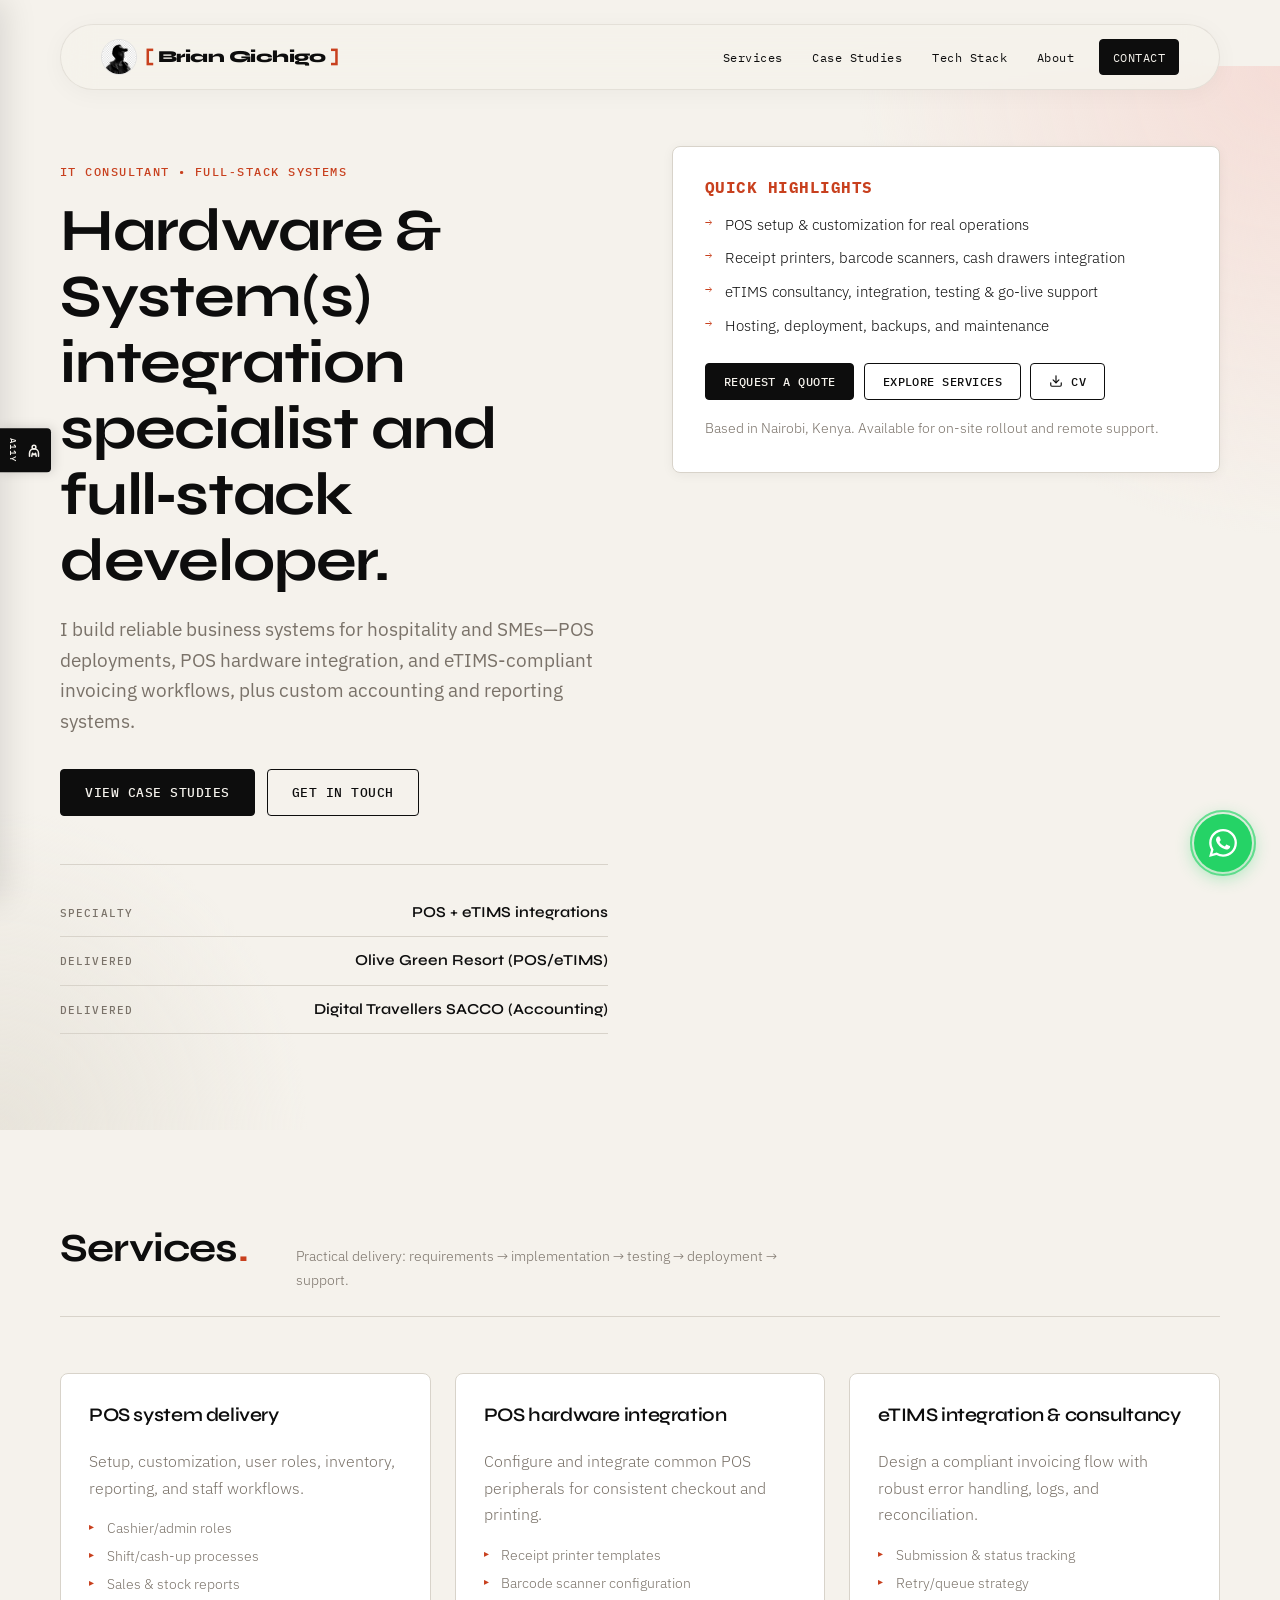
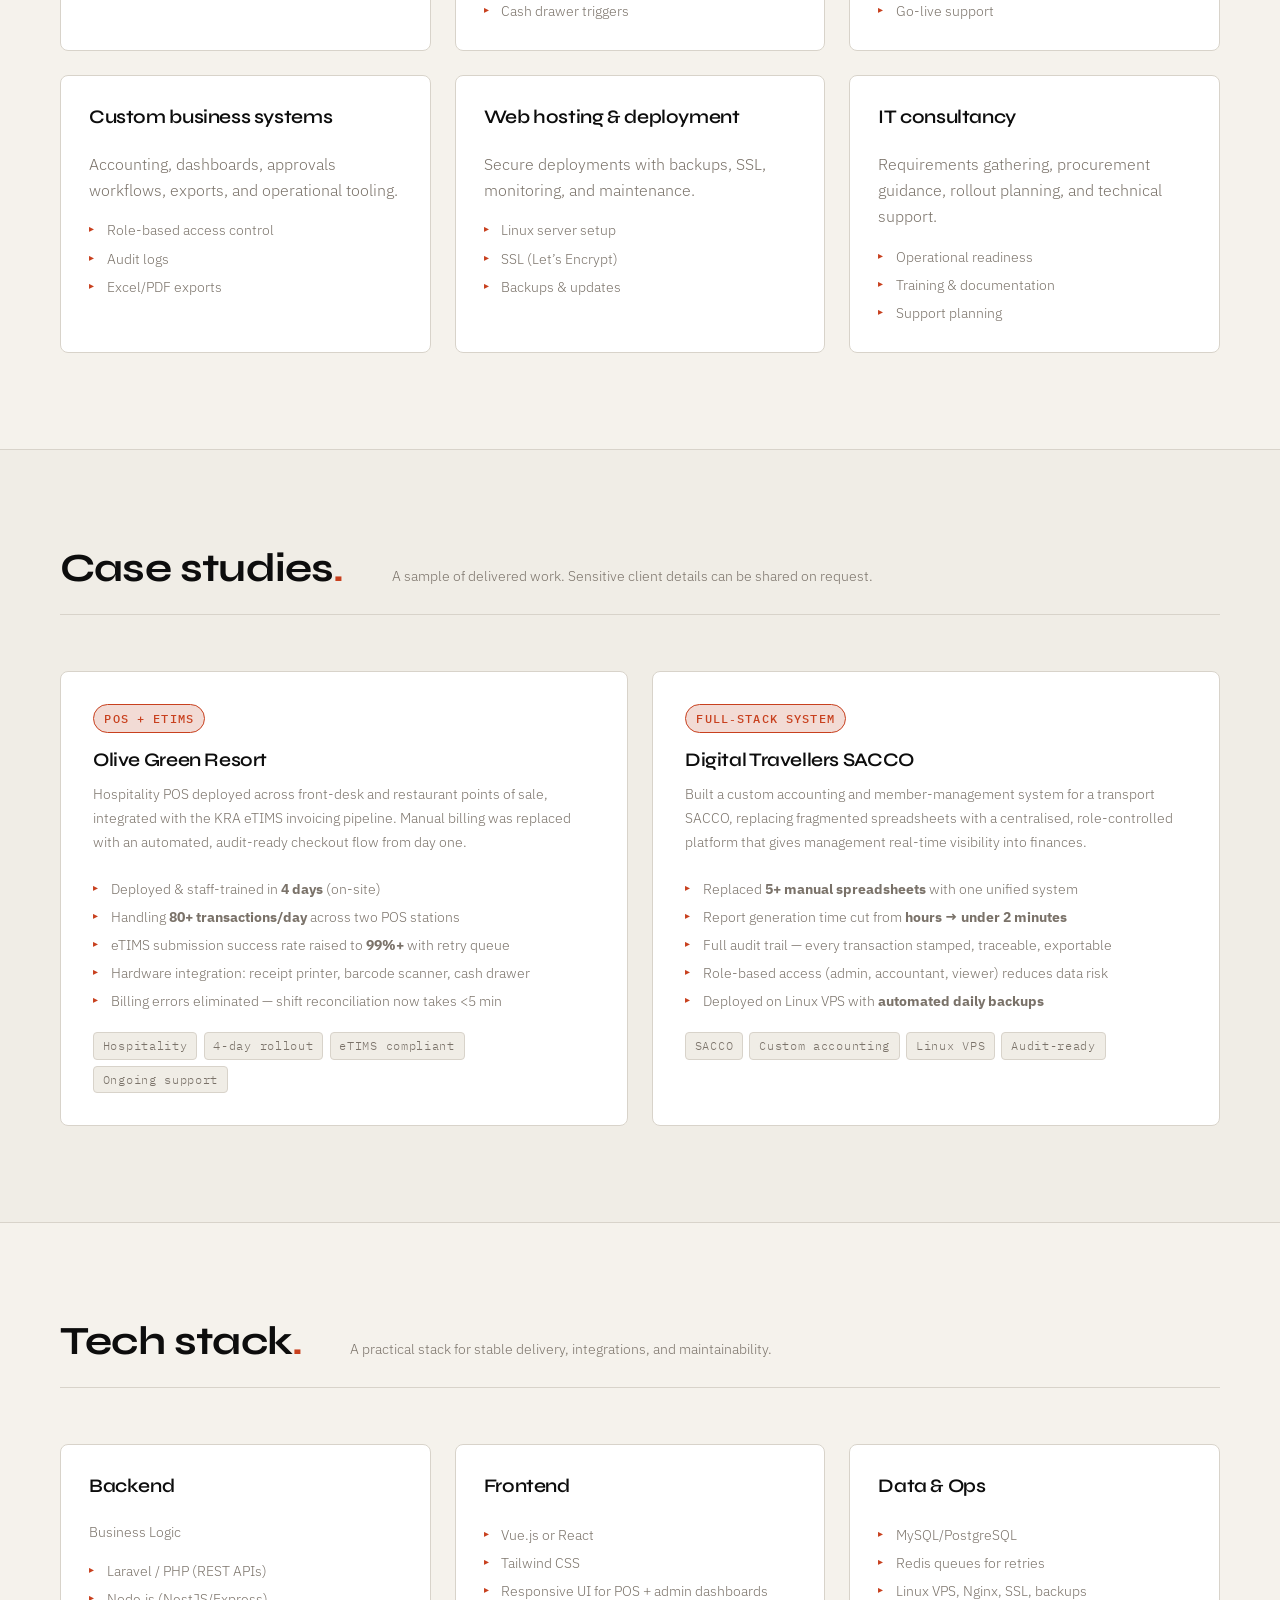
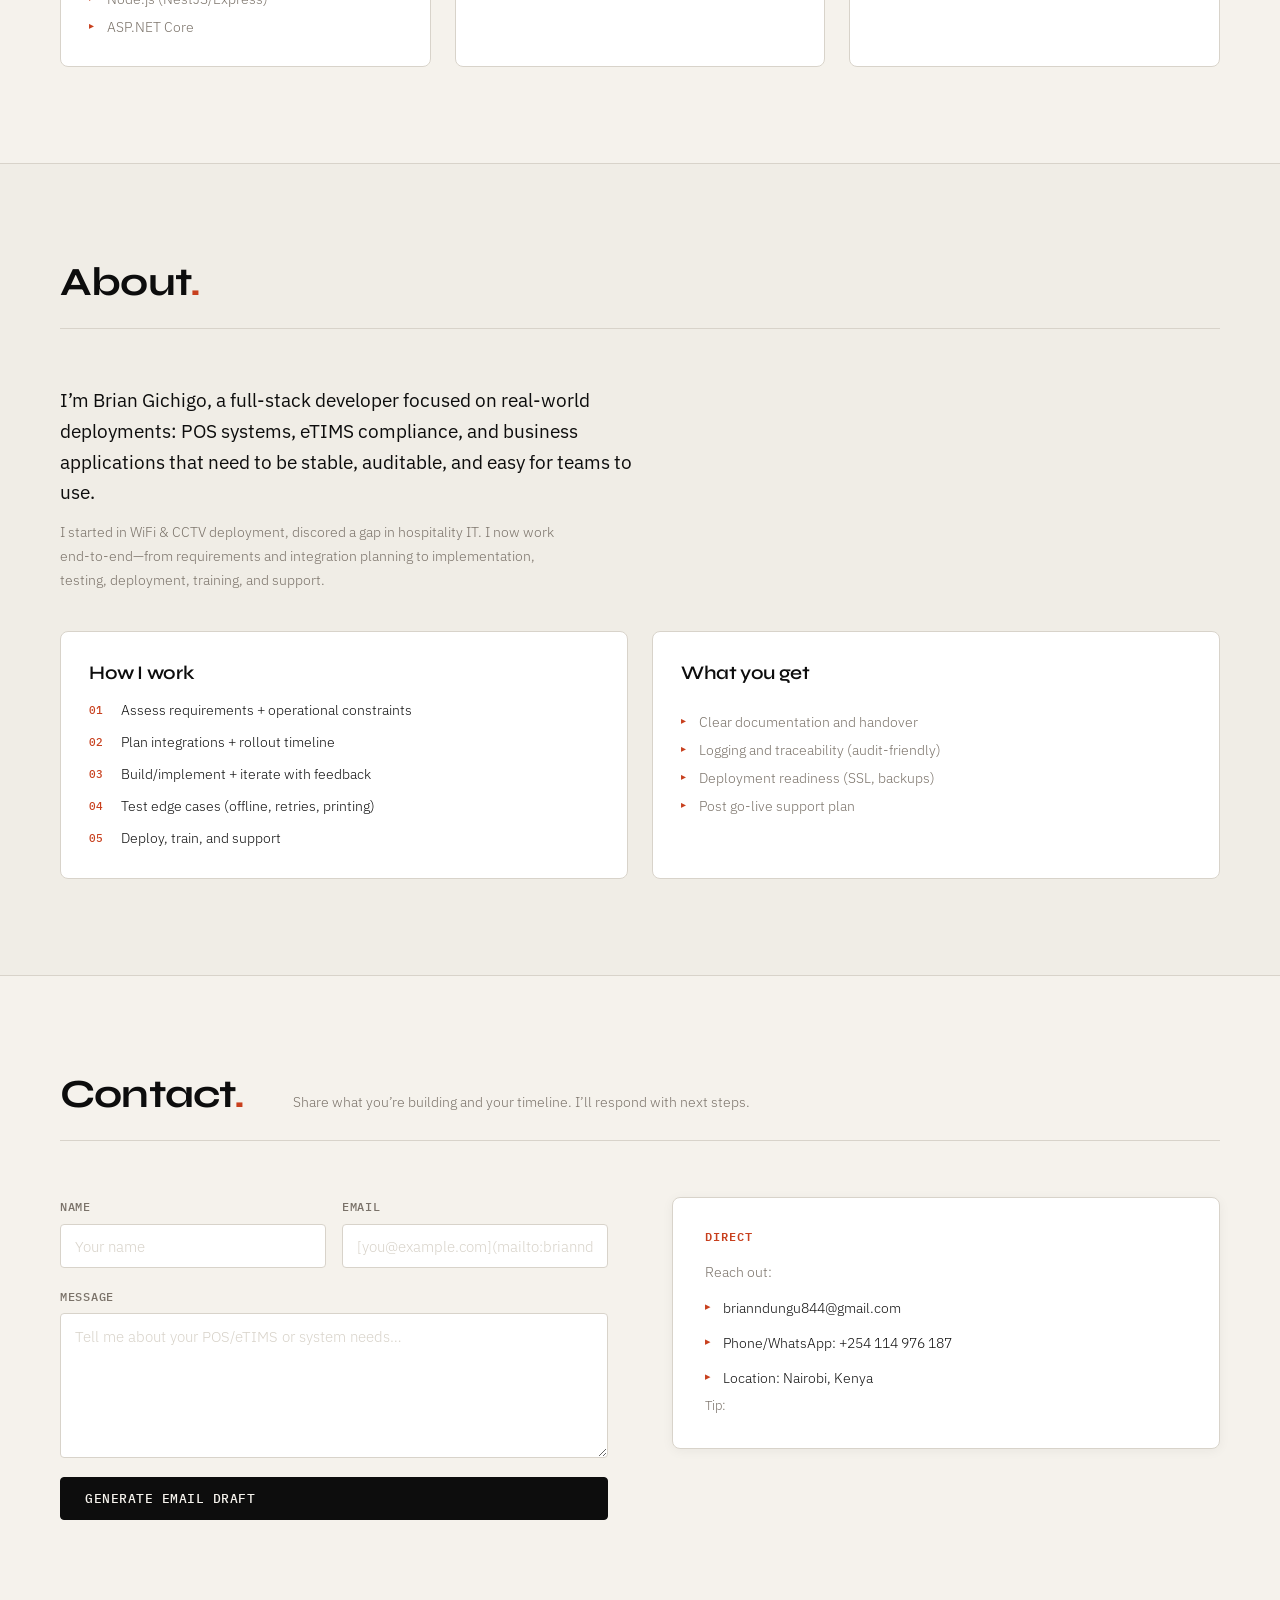
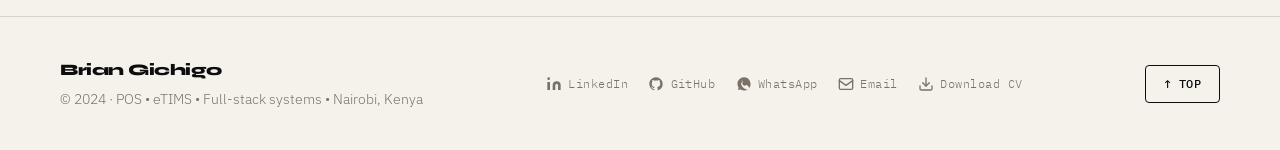
==== index.html @ c985501b "Update index.html" ====
<!doctype html>

<html lang="en">

<head>

    <meta charset="utf-8" />

    <meta name="viewport" content="width=device-width, initial-scale=1" />

    <title>Brian Gichigo | IT Consultant</title>

    <meta name="description"
        content="Brian Gichigo — Tech Specialist and Full‑Stack Developer. Delivered POS/eTIMS for hospitality and accounting systems for SACCOs." />

    <link rel="stylesheet" href="styles.css" />

    <link rel="icon" href="data:," />

</head>

<body>
    <!-- ╔══════════════════════════════════════════════════════╗
     ║  Preloader — Brian Gichigo Portfolio                 ║
     ╚══════════════════════════════════════════════════════╝ -->
    <div id="preloader" class="preloader">
        <div class="preloader__half preloader__half--top"></div>
        <div class="preloader__half preloader__half--bottom"></div>
        <div class="preloader__content">
            <span class="preloader__text">BRIAN GICHIGO</span>
            <div class="preloader__line"></div>
            <span class="preloader__tag">IT Consultant</span>
        </div>
    </div>

    <!-- ╔══════════════════════════════════════════════════════╗
     ║  Accessibility Toolbar — Brian Gichigo Portfolio     ║
     ║  Paste this block right after the opening <body> tag ║
     ╚══════════════════════════════════════════════════════╝ -->

    <style>
        /* ── A11y Tab (collapsed trigger) ─────────────────── */
        #a11y-tab {
            position: fixed;
            left: 0;
            top: 50%;
            transform: translateY(-50%);
            z-index: 10000;
            background: var(--ink);
            color: var(--paper);
            border: none;
            border-radius: 0 var(--radius) var(--radius) 0;
            padding: 10px 8px;
            cursor: pointer;
            display: flex;
            flex-direction: column;
            align-items: center;
            gap: 6px;
            font-family: var(--ff-mono);
            font-size: 0.55rem;
            font-weight: 500;
            letter-spacing: 0.1em;
            text-transform: uppercase;
            writing-mode: vertical-rl;
            text-orientation: mixed;
            box-shadow: 2px 0 12px rgba(0, 0, 0, 0.15);
            transition: background 0.18s, padding 0.18s;
        }

        #a11y-tab:hover {
            background: var(--accent);
        }

        #a11y-tab:focus-visible {
            outline: 3px solid var(--accent);
            outline-offset: 2px;
        }

        #a11y-tab svg {
            writing-mode: horizontal-tb;
        }

        /* ── Panel ─────────────────────────────────────────── */
        #a11y-panel {
            position: fixed;
            left: 0;
            top: 0;
            height: 100vh;
            width: 280px;
            background: var(--surface);
            border-right: 1px solid var(--border);
            box-shadow: 4px 0 32px rgba(0, 0, 0, 0.12);
            z-index: 9999;
            display: flex;
            flex-direction: column;
            transform: translateX(-100%);
            transition: transform 0.35s cubic-bezier(0.22, 1, 0.36, 1);
            font-family: var(--ff-body);
        }

        #a11y-panel.open {
            transform: translateX(0);
        }

        /* panel header */
        .a11y-header {
            background: var(--ink);
            color: var(--paper);
            padding: 18px 20px 16px;
            display: flex;
            align-items: center;
            justify-content: space-between;
            flex-shrink: 0;
        }

        .a11y-header__left {
            display: flex;
            align-items: center;
            gap: 10px;
        }

        .a11y-header__icon {
            width: 32px;
            height: 32px;
            background: var(--accent);
            border-radius: var(--radius);
            display: flex;
            align-items: center;
            justify-content: center;
        }

        .a11y-header__title {
            font-family: var(--ff-head);
            font-weight: 700;
            font-size: 0.95rem;
            letter-spacing: -0.02em;
            line-height: 1.1;
        }

        .a11y-header__sub {
            font-family: var(--ff-mono);
            font-size: 0.6rem;
            letter-spacing: 0.1em;
            text-transform: uppercase;
            color: rgba(245, 242, 236, 0.5);
            margin-top: 1px;
        }

        .a11y-close {
            background: rgba(255, 255, 255, 0.1);
            border: none;
            border-radius: var(--radius);
            width: 30px;
            height: 30px;
            display: flex;
            align-items: center;
            justify-content: center;
            cursor: pointer;
            color: var(--paper);
            transition: background 0.15s;
        }

        .a11y-close:hover {
            background: rgba(255, 255, 255, 0.25);
        }

        .a11y-close:focus-visible {
            outline: 2px solid var(--accent);
        }

        /* scrollable body */
        .a11y-body {
            flex: 1;
            overflow-y: auto;
            padding: 16px;
            display: flex;
            flex-direction: column;
            gap: 6px;
        }

        .a11y-body::-webkit-scrollbar {
            width: 4px;
        }

        .a11y-body::-webkit-scrollbar-track {
            background: var(--alt);
        }

        .a11y-body::-webkit-scrollbar-thumb {
            background: var(--border);
            border-radius: 4px;
        }

        /* section label */
        .a11y-section-label {
            font-family: var(--ff-mono);
            font-size: 0.62rem;
            font-weight: 500;
            letter-spacing: 0.14em;
            text-transform: uppercase;
            color: var(--muted);
            padding: 10px 4px 4px;
            border-bottom: 1px solid var(--border);
            margin-bottom: 2px;
        }

        /* ── Control button ────────────────────────────────── */
        .a11y-btn {
            display: flex;
            align-items: center;
            gap: 10px;
            width: 100%;
            padding: 10px 12px;
            background: var(--alt);
            border: 1.5px solid var(--border);
            border-radius: var(--radius);
            cursor: pointer;
            font-family: var(--ff-body);
            font-size: 0.82rem;
            font-weight: 400;
            color: var(--ink);
            text-align: left;
            transition: border-color 0.15s, background 0.15s;
            position: relative;
        }

        .a11y-btn:hover {
            border-color: var(--ink);
            background: var(--surface);
        }

        .a11y-btn:focus-visible {
            outline: 2px solid var(--accent);
            outline-offset: 1px;
        }

        .a11y-btn.active {
            background: var(--ink);
            border-color: var(--ink);
            color: var(--paper);
        }

        .a11y-btn.active .a11y-btn__icon {
            color: var(--paper);
        }

        .a11y-btn.active .a11y-badge {
            background: var(--accent);
            color: #fff;
        }

        .a11y-btn__icon {
            width: 30px;
            height: 30px;
            display: flex;
            align-items: center;
            justify-content: center;
            flex-shrink: 0;
            color: var(--muted);
        }

        .a11y-btn.active .a11y-btn__icon {
            color: var(--paper);
        }

        .a11y-btn__text {
            flex: 1;
            line-height: 1.25;
        }

        .a11y-btn__label {
            font-weight: 500;
            font-size: 0.82rem;
        }

        .a11y-btn__desc {
            font-size: 0.7rem;
            color: var(--muted);
            margin-top: 1px;
        }

        .a11y-btn.active .a11y-btn__desc {
            color: rgba(245, 242, 236, 0.6);
        }

        .a11y-badge {
            font-family: var(--ff-mono);
            font-size: 0.6rem;
            font-weight: 500;
            letter-spacing: 0.06em;
            text-transform: uppercase;
            padding: 2px 6px;
            border-radius: 100px;
            background: var(--border);
            color: var(--muted);
            transition: background 0.15s, color 0.15s;
            flex-shrink: 0;
        }

        /* ── Stepper (font size / spacing) ────────────────── */
        .a11y-stepper {
            display: flex;
            align-items: center;
            border: 1.5px solid var(--border);
            border-radius: var(--radius);
            overflow: hidden;
            background: var(--alt);
        }

        .a11y-stepper__label {
            flex: 1;
            padding: 8px 12px;
            font-size: 0.82rem;
            font-weight: 500;
            color: var(--ink);
            display: flex;
            align-items: center;
            gap: 8px;
        }

        .a11y-stepper__label svg {
            color: var(--muted);
            flex-shrink: 0;
        }

        .a11y-stepper__controls {
            display: flex;
        }

        .a11y-step {
            width: 34px;
            height: 38px;
            background: none;
            border: none;
            border-left: 1px solid var(--border);
            cursor: pointer;
            font-size: 1rem;
            color: var(--ink);
            font-family: var(--ff-mono);
            transition: background 0.12s;
            display: flex;
            align-items: center;
            justify-content: center;
        }

        .a11y-step:hover {
            background: var(--surface);
        }

        .a11y-step:focus-visible {
            outline: 2px solid var(--accent);
        }

        .a11y-stepper__val {
            min-width: 36px;
            text-align: center;
            font-family: var(--ff-mono);
            font-size: 0.72rem;
            font-weight: 500;
            color: var(--accent);
            border-left: 1px solid var(--border);
            padding: 0 6px;
            display: flex;
            align-items: center;
            justify-content: center;
            height: 38px;
        }

        /* ── Footer / Reset ────────────────────────────────── */
        .a11y-footer {
            padding: 14px 16px;
            border-top: 1px solid var(--border);
            flex-shrink: 0;
        }

        .a11y-reset {
            display: flex;
            align-items: center;
            justify-content: center;
            gap: 6px;
            width: 100%;
            padding: 9px;
            background: none;
            border: 1.5px solid var(--border);
            border-radius: var(--radius);
            font-family: var(--ff-mono);
            font-size: 0.72rem;
            font-weight: 500;
            letter-spacing: 0.08em;
            text-transform: uppercase;
            color: var(--muted);
            cursor: pointer;
            transition: border-color 0.15s, color 0.15s, background 0.15s;
        }

        .a11y-reset:hover {
            border-color: var(--accent);
            color: var(--accent);
            background: var(--accent-lt);
        }

        .a11y-reset:focus-visible {
            outline: 2px solid var(--accent);
        }

        /* ── Active feature styles applied to <html> ──────── */

        /* High contrast */
        html.a11y-contrast {
            filter: contrast(1.5) saturate(0.8);
        }

        /* Invert (dark mode) */
        html.a11y-invert {
            filter: invert(1) hue-rotate(180deg);
        }

        html.a11y-invert img,
        html.a11y-invert video,
        html.a11y-invert svg {
            filter: invert(1) hue-rotate(180deg);
        }

        /* Grayscale */
        html.a11y-grayscale {
            filter: grayscale(1);
        }

        /* Dyslexia font */
        html.a11y-dyslexia * {
            font-family: 'OpenDyslexic', 'Comic Sans MS', cursive !important;
            letter-spacing: 0.05em !important;
            word-spacing: 0.18em !important;
        }

        /* Large cursor */
        html.a11y-cursor,
        html.a11y-cursor * {
            cursor: url("data:image/svg+xml,%3Csvg xmlns='http://www.w3.org/2000/svg' width='32' height='32' viewBox='0 0 32 32'%3E%3Cpath d='M6 2l20 12-9 1-5 9z' fill='%230d0d0d' stroke='white' stroke-width='1.5'/%3E%3C/svg%3E") 6 2, auto !important;
        }

        /* Link highlight */
        html.a11y-links a {
            background: #fff176 !important;
            color: #000 !important;
            text-decoration: underline !important;
            outline: 2px solid #f9a825;
            border-radius: 2px;
        }

        /* Reading guide */
        #a11y-reading-guide {
            display: none;
            position: fixed;
            left: 0;
            width: 100%;
            height: 36px;
            background: rgba(200, 64, 30, 0.12);
            border-top: 2px solid rgba(200, 64, 30, 0.5);
            border-bottom: 2px solid rgba(200, 64, 30, 0.5);
            pointer-events: none;
            z-index: 8888;
            transition: top 0.05s linear;
        }

        html.a11y-guide #a11y-reading-guide {
            display: block;
        }

        /* Focus indicator */
        html.a11y-focus *:focus {
            outline: 3px solid var(--accent) !important;
            outline-offset: 3px !important;
            box-shadow: 0 0 0 6px rgba(200, 64, 30, 0.15) !important;
        }

        /* Animations off */
        html.a11y-noanimation *,
        html.a11y-noanimation *::before,
        html.a11y-noanimation *::after {
            animation-duration: 0.001ms !important;
            animation-iteration-count: 1 !important;
            transition-duration: 0.001ms !important;
        }

        /* Text spacing */
        html.a11y-spacing {
            --a11y-ls: 0.12em;
            --a11y-lh: 2;
            --a11y-ws: 0.25em;
        }

        html.a11y-spacing p,
        html.a11y-spacing li,
        html.a11y-spacing span,
        html.a11y-spacing label {
            letter-spacing: var(--a11y-ls) !important;
            line-height: var(--a11y-lh) !important;
            word-spacing: var(--a11y-ws) !important;
        }

        /* Skip to content link */
        #a11y-skip {
            position: fixed;
            top: -60px;
            left: 16px;
            background: var(--ink);
            color: var(--paper);
            font-family: var(--ff-mono);
            font-size: 0.78rem;
            letter-spacing: 0.06em;
            text-transform: uppercase;
            padding: 10px 18px;
            border-radius: var(--radius);
            text-decoration: none;
            z-index: 99999;
            transition: top 0.2s;
            border: 1.5px solid var(--border);
        }

        #a11y-skip:focus {
            top: 16px;
        }

        /* Overlay backdrop when panel open on mobile */
        #a11y-backdrop {
            display: none;
            position: fixed;
            inset: 0;
            background: rgba(13, 13, 13, 0.4);
            z-index: 9998;
            backdrop-filter: blur(2px);
        }

        #a11y-backdrop.open {
            display: block;
        }

        @media (max-width: 480px) {
            #a11y-panel {
                width: 100%;
            }
        }
    </style>

    <!-- Skip to main content (keyboard users) -->
    <a id="a11y-skip" href="#top">Skip to main content</a>

    <!-- Reading guide overlay -->
    <div id="a11y-reading-guide" aria-hidden="true"></div>

    <!-- Backdrop -->
    <div id="a11y-backdrop" aria-hidden="true"></div>

    <!-- Tab trigger -->
    <button id="a11y-tab" aria-label="Open accessibility toolbar" aria-expanded="false" aria-controls="a11y-panel">
        <svg width="18" height="18" viewBox="0 0 24 24" fill="none" stroke="currentColor" stroke-width="2"
            stroke-linecap="round" stroke-linejoin="round" aria-hidden="true">
            <circle cx="12" cy="8" r="2.5" />
            <path d="M6 20v-4a6 6 0 0112 0v4" />
            <path d="M9 20l1-4 2 2 2-2 1 4" />
        </svg>
        <span>A11y</span>
    </button>

    <!-- Panel -->
    <aside id="a11y-panel" role="complementary" aria-label="Accessibility options" aria-hidden="true">

        <!-- Header -->
        <div class="a11y-header">
            <div class="a11y-header__left">
                <div class="a11y-header__icon" aria-hidden="true">
                    <svg width="16" height="16" viewBox="0 0 24 24" fill="none" stroke="white" stroke-width="2.5"
                        stroke-linecap="round" stroke-linejoin="round">
                        <circle cx="12" cy="8" r="2.5" />
                        <path d="M6 20v-4a6 6 0 0112 0v4" />
                        <path d="M9 20l1-4 2 2 2-2 1 4" />
                    </svg>
                </div>
                <div>
                    <p class="a11y-header__title">Accessibility</p>
                    <p class="a11y-header__sub">Adjust to your needs</p>
                </div>
            </div>
            <button class="a11y-close" id="a11yClose" aria-label="Close accessibility toolbar">
                <svg width="14" height="14" viewBox="0 0 24 24" fill="none" stroke="currentColor" stroke-width="2.5"
                    stroke-linecap="round">
                    <path d="M18 6L6 18M6 6l12 12" />
                </svg>
            </button>
        </div>

        <!-- Body -->
        <div class="a11y-body" id="a11yBody">

            <!-- VISION -->
            <p class="a11y-section-label">Vision</p>

            <button class="a11y-btn" data-feature="contrast" aria-pressed="false">
                <span class="a11y-btn__icon">
                    <svg width="18" height="18" viewBox="0 0 24 24" fill="none" stroke="currentColor" stroke-width="2"
                        stroke-linecap="round" stroke-linejoin="round">
                        <circle cx="12" cy="12" r="9" />
                        <path d="M12 3v18" />
                        <path d="M12 3a9 9 0 010 18z" />
                    </svg>
                </span>
                <span class="a11y-btn__text">
                    <span class="a11y-btn__label">High Contrast</span>
                    <span class="a11y-btn__desc">Sharpen colour differences</span>
                </span>
                <span class="a11y-badge">Off</span>
            </button>

            <button class="a11y-btn" data-feature="invert" aria-pressed="false">
                <span class="a11y-btn__icon">
                    <svg width="18" height="18" viewBox="0 0 24 24" fill="none" stroke="currentColor" stroke-width="2"
                        stroke-linecap="round" stroke-linejoin="round">
                        <path d="M12 2v20M2 12h20" />
                        <path d="M12 2a10 10 0 010 20z" />
                    </svg>
                </span>
                <span class="a11y-btn__text">
                    <span class="a11y-btn__label">Dark Mode</span>
                    <span class="a11y-btn__desc">Invert page colours</span>
                </span>
                <span class="a11y-badge">Off</span>
            </button>

            <button class="a11y-btn" data-feature="grayscale" aria-pressed="false">
                <span class="a11y-btn__icon">
                    <svg width="18" height="18" viewBox="0 0 24 24" fill="none" stroke="currentColor" stroke-width="2"
                        stroke-linecap="round" stroke-linejoin="round">
                        <circle cx="12" cy="12" r="9" />
                        <path d="M9 9h6v6H9z" />
                    </svg>
                </span>
                <span class="a11y-btn__text">
                    <span class="a11y-btn__label">Grayscale</span>
                    <span class="a11y-btn__desc">Remove all colour</span>
                </span>
                <span class="a11y-badge">Off</span>
            </button>

            <!-- Font size stepper -->
            <div class="a11y-stepper" role="group" aria-label="Font size">
                <div class="a11y-stepper__label">
                    <svg width="16" height="16" viewBox="0 0 24 24" fill="none" stroke="currentColor" stroke-width="2"
                        stroke-linecap="round" stroke-linejoin="round" aria-hidden="true">
                        <polyline points="4 7 4 4 20 4 20 7" />
                        <line x1="9" y1="20" x2="15" y2="20" />
                        <line x1="12" y1="4" x2="12" y2="20" />
                    </svg>
                    Font Size
                </div>
                <div class="a11y-stepper__controls">
                    <button class="a11y-step" id="fontDown" aria-label="Decrease font size">−</button>
                    <div class="a11y-stepper__val" id="fontVal" aria-live="polite">100%</div>
                    <button class="a11y-step" id="fontUp" aria-label="Increase font size">+</button>
                </div>
            </div>

            <!-- READING -->
            <p class="a11y-section-label">Reading</p>

            <button class="a11y-btn" data-feature="dyslexia" aria-pressed="false">
                <span class="a11y-btn__icon">
                    <svg width="18" height="18" viewBox="0 0 24 24" fill="none" stroke="currentColor" stroke-width="2"
                        stroke-linecap="round" stroke-linejoin="round">
                        <path d="M4 6h16M4 10h16M4 14h10" />
                    </svg>
                </span>
                <span class="a11y-btn__text">
                    <span class="a11y-btn__label">Dyslexia Font</span>
                    <span class="a11y-btn__desc">Easier-to-read typeface</span>
                </span>
                <span class="a11y-badge">Off</span>
            </button>

            <button class="a11y-btn" data-feature="spacing" aria-pressed="false">
                <span class="a11y-btn__icon">
                    <svg width="18" height="18" viewBox="0 0 24 24" fill="none" stroke="currentColor" stroke-width="2"
                        stroke-linecap="round" stroke-linejoin="round">
                        <line x1="21" y1="10" x2="3" y2="10" />
                        <line x1="21" y1="6" x2="3" y2="6" />
                        <line x1="21" y1="14" x2="3" y2="14" />
                        <line x1="21" y1="18" x2="3" y2="18" />
                    </svg>
                </span>
                <span class="a11y-btn__text">
                    <span class="a11y-btn__label">Text Spacing</span>
                    <span class="a11y-btn__desc">Increase letter &amp; line spacing</span>
                </span>
                <span class="a11y-badge">Off</span>
            </button>

            <button class="a11y-btn" data-feature="guide" aria-pressed="false">
                <span class="a11y-btn__icon">
                    <svg width="18" height="18" viewBox="0 0 24 24" fill="none" stroke="currentColor" stroke-width="2"
                        stroke-linecap="round" stroke-linejoin="round">
                        <line x1="3" y1="12" x2="21" y2="12" />
                        <polyline points="8 8 3 12 8 16" />
                        <polyline points="16 8 21 12 16 16" />
                    </svg>
                </span>
                <span class="a11y-btn__text">
                    <span class="a11y-btn__label">Reading Guide</span>
                    <span class="a11y-btn__desc">Line follows your cursor</span>
                </span>
                <span class="a11y-badge">Off</span>
            </button>

            <!-- Line height stepper -->
            <div class="a11y-stepper" role="group" aria-label="Line height">
                <div class="a11y-stepper__label">
                    <svg width="16" height="16" viewBox="0 0 24 24" fill="none" stroke="currentColor" stroke-width="2"
                        stroke-linecap="round" stroke-linejoin="round" aria-hidden="true">
                        <line x1="3" y1="6" x2="21" y2="6" />
                        <line x1="3" y1="12" x2="21" y2="12" />
                        <line x1="3" y1="18" x2="21" y2="18" />
                    </svg>
                    Line Height
                </div>
                <div class="a11y-stepper__controls">
                    <button class="a11y-step" id="lineDown" aria-label="Decrease line height">−</button>
                    <div class="a11y-stepper__val" id="lineVal" aria-live="polite">1.65</div>
                    <button class="a11y-step" id="lineUp" aria-label="Increase line height">+</button>
                </div>
            </div>

            <!-- NAVIGATION -->
            <p class="a11y-section-label">Navigation</p>

            <button class="a11y-btn" data-feature="links" aria-pressed="false">
                <span class="a11y-btn__icon">
                    <svg width="18" height="18" viewBox="0 0 24 24" fill="none" stroke="currentColor" stroke-width="2"
                        stroke-linecap="round" stroke-linejoin="round">
                        <path d="M10 13a5 5 0 007.54.54l3-3a5 5 0 00-7.07-7.07l-1.72 1.71" />
                        <path d="M14 11a5 5 0 00-7.54-.54l-3 3a5 5 0 007.07 7.07l1.71-1.71" />
                    </svg>
                </span>
                <span class="a11y-btn__text">
                    <span class="a11y-btn__label">Highlight Links</span>
                    <span class="a11y-btn__desc">Make all links visible</span>
                </span>
                <span class="a11y-badge">Off</span>
            </button>

            <button class="a11y-btn" data-feature="focus" aria-pressed="false">
                <span class="a11y-btn__icon">
                    <svg width="18" height="18" viewBox="0 0 24 24" fill="none" stroke="currentColor" stroke-width="2"
                        stroke-linecap="round" stroke-linejoin="round">
                        <circle cx="12" cy="12" r="3" />
                        <path d="M3 12h3M18 12h3M12 3v3M12 18v3" />
                    </svg>
                </span>
                <span class="a11y-btn__text">
                    <span class="a11y-btn__label">Focus Indicator</span>
                    <span class="a11y-btn__desc">Bold keyboard focus ring</span>
                </span>
                <span class="a11y-badge">Off</span>
            </button>

            <button class="a11y-btn" data-feature="cursor" aria-pressed="false">
                <span class="a11y-btn__icon">
                    <svg width="18" height="18" viewBox="0 0 24 24" fill="none" stroke="currentColor" stroke-width="2"
                        stroke-linecap="round" stroke-linejoin="round">
                        <path d="M5 3l14 9-7 1-3 7z" />
                    </svg>
                </span>
                <span class="a11y-btn__text">
                    <span class="a11y-btn__label">Large Cursor</span>
                    <span class="a11y-btn__desc">Bigger mouse pointer</span>
                </span>
                <span class="a11y-badge">Off</span>
            </button>

            <button class="a11y-btn" data-feature="noanimation" aria-pressed="false">
                <span class="a11y-btn__icon">
                    <svg width="18" height="18" viewBox="0 0 24 24" fill="none" stroke="currentColor" stroke-width="2"
                        stroke-linecap="round" stroke-linejoin="round">
                        <circle cx="12" cy="12" r="9" />
                        <line x1="9" y1="9" x2="15" y2="15" />
                        <line x1="15" y1="9" x2="9" y2="15" />
                    </svg>
                </span>
                <span class="a11y-btn__text">
                    <span class="a11y-btn__label">Stop Animations</span>
                    <span class="a11y-btn__desc">For motion sensitivity</span>
                </span>
                <span class="a11y-badge">Off</span>
            </button>

        </div><!-- /a11y-body -->

        <!-- Footer -->
        <div class="a11y-footer">
            <button class="a11y-reset" id="a11yReset" aria-label="Reset all accessibility settings">
                <svg width="13" height="13" viewBox="0 0 24 24" fill="none" stroke="currentColor" stroke-width="2.5"
                    stroke-linecap="round" stroke-linejoin="round" aria-hidden="true">
                    <path d="M3 12a9 9 0 109-9 9.75 9.75 0 00-6.74 2.74L3 8" />
                    <path d="M3 3v5h5" />
                </svg>
                Reset all settings
            </button>
        </div>

    </aside>

    <script>
        (function () {
            'use strict';

            /* ── Elements ─────────────────────────────────────── */
            const panel = document.getElementById('a11y-panel');
            const tab = document.getElementById('a11y-tab');
            const closeBtn = document.getElementById('a11yClose');
            const backdrop = document.getElementById('a11y-backdrop');
            const resetBtn = document.getElementById('a11yReset');
            const guide = document.getElementById('a11y-reading-guide');
            const html = document.documentElement;

            /* ── State ────────────────────────────────────────── */
            const DEFAULTS = { fontSize: 100, lineHeight: 1.65 };
            let state = loadState();

            /* ── Panel open/close ─────────────────────────────── */
            function openPanel() {
                panel.classList.add('open');
                backdrop.classList.add('open');
                panel.setAttribute('aria-hidden', 'false');
                tab.setAttribute('aria-expanded', 'true');
                closeBtn.focus();
            }

            function closePanel() {
                panel.classList.remove('open');
                backdrop.classList.remove('open');
                panel.setAttribute('aria-hidden', 'true');
                tab.setAttribute('aria-expanded', 'false');
                tab.focus();
            }

            tab.addEventListener('click', () =>
                panel.classList.contains('open') ? closePanel() : openPanel()
            );
            closeBtn.addEventListener('click', closePanel);
            backdrop.addEventListener('click', closePanel);
            document.addEventListener('keydown', e => {
                if (e.key === 'Escape') closePanel();
            });

            /* ── Toggle features ──────────────────────────────── */
            document.querySelectorAll('.a11y-btn[data-feature]').forEach(btn => {
                btn.addEventListener('click', () => {
                    const feature = btn.dataset.feature;
                    const isOn = html.classList.toggle('a11y-' + feature);
                    btn.classList.toggle('active', isOn);
                    btn.setAttribute('aria-pressed', String(isOn));
                    btn.querySelector('.a11y-badge').textContent = isOn ? 'On' : 'Off';
                    state[feature] = isOn;
                    saveState();
                });
            });

            /* ── Font size stepper ────────────────────────────── */
            const fontVal = document.getElementById('fontVal');
            document.getElementById('fontUp').addEventListener('click', () => {
                if (state.fontSize >= 150) return;
                state.fontSize += 10;
                applyFontSize();
            });
            document.getElementById('fontDown').addEventListener('click', () => {
                if (state.fontSize <= 70) return;
                state.fontSize -= 10;
                applyFontSize();
            });
            function applyFontSize() {
                html.style.fontSize = (state.fontSize / 100) + 'rem';
                fontVal.textContent = state.fontSize + '%';
                saveState();
            }

            /* ── Line height stepper ──────────────────────────── */
            const lineVal = document.getElementById('lineVal');
            document.getElementById('lineUp').addEventListener('click', () => {
                if (state.lineHeight >= 3) return;
                state.lineHeight = Math.round((state.lineHeight + 0.25) * 100) / 100;
                applyLineHeight();
            });
            document.getElementById('lineDown').addEventListener('click', () => {
                if (state.lineHeight <= 1) return;
                state.lineHeight = Math.round((state.lineHeight - 0.25) * 100) / 100;
                applyLineHeight();
            });
            function applyLineHeight() {
                document.body.style.lineHeight = state.lineHeight;
                lineVal.textContent = state.lineHeight.toFixed(2);
                saveState();
            }

            /* ── Reading guide ────────────────────────────────── */
            document.addEventListener('mousemove', e => {
                if (!html.classList.contains('a11y-guide')) return;
                guide.style.top = (e.clientY - 18) + 'px';
            });

            /* ── Reset ────────────────────────────────────────── */
            resetBtn.addEventListener('click', () => {
                // Remove all feature classes
                ['contrast', 'invert', 'grayscale', 'dyslexia', 'spacing',
                    'guide', 'links', 'focus', 'cursor', 'noanimation'].forEach(f => {
                        html.classList.remove('a11y-' + f);
                    });
                // Reset font + line
                html.style.fontSize = '';
                document.body.style.lineHeight = '';
                // Reset buttons
                document.querySelectorAll('.a11y-btn[data-feature]').forEach(btn => {
                    btn.classList.remove('active');
                    btn.setAttribute('aria-pressed', 'false');
                    btn.querySelector('.a11y-badge').textContent = 'Off';
                });
                fontVal.textContent = '100%';
                lineVal.textContent = '1.65';
                state = { ...DEFAULTS };
                saveState();
            });

            /* ── Persist to localStorage ──────────────────────── */
            function saveState() {
                try { localStorage.setItem('a11y-prefs', JSON.stringify(state)); } catch (e) { }
            }

            function loadState() {
                try {
                    const saved = JSON.parse(localStorage.getItem('a11y-prefs') || '{}');
                    return { ...DEFAULTS, ...saved };
                } catch (e) { return { ...DEFAULTS }; }
            }

            /* ── Restore saved state on load ─────────────────── */
            function restoreState() {
                const features = ['contrast', 'invert', 'grayscale', 'dyslexia', 'spacing',
                    'guide', 'links', 'focus', 'cursor', 'noanimation'];
                features.forEach(f => {
                    if (!state[f]) return;
                    html.classList.add('a11y-' + f);
                    const btn = document.querySelector(`.a11y-btn[data-feature="${f}"]`);
                    if (btn) {
                        btn.classList.add('active');
                        btn.setAttribute('aria-pressed', 'true');
                        btn.querySelector('.a11y-badge').textContent = 'On';
                    }
                });
                if (state.fontSize !== DEFAULTS.fontSize) applyFontSize();
                if (state.lineHeight !== DEFAULTS.lineHeight) applyLineHeight();
            }

            restoreState();

            /* ── Respect OS prefers-reduced-motion ───────────── */
            if (window.matchMedia('(prefers-reduced-motion: reduce)').matches) {
                html.classList.add('a11y-noanimation');
                const btn = document.querySelector('.a11y-btn[data-feature="noanimation"]');
                if (btn) {
                    btn.classList.add('active');
                    btn.setAttribute('aria-pressed', 'true');
                    btn.querySelector('.a11y-badge').textContent = 'On';
                }
            }

        })();
    </script>

    <header class="header">

        <nav class="nav container">

            <a class="brand" href="#top" aria-label="Home">
                <img src="brian-avatar.png" alt="Brian Gichigo profile avatar" class="brand__avatar" width="36" height="36" decoding="async">
                <span class="brand__text">Brian Gichigo</span>
            </a>

            <button class="nav__toggle" id="navToggle" aria-label="Toggle menu" aria-expanded="false">

            </button>

            <div class="nav__links" id="navLinks">

                <a href="#services">Services</a>

                <a href="#work">Case Studies</a>

                <a href="#stack">Tech Stack</a>

                <a href="#about">About</a>

                <a class="btn btn--sm" href="#contact">Contact</a>

            </div>

        </nav>

    </header>

    <main id="top">

        <section class="hero">

            <div class="container hero__grid">

                <div class="hero__content">

                    <p class="kicker">IT Consultant • Full‑stack systems</p>

                    <h1>Hardware & System(s) integration specialist
                        and full‑stack developer.</h1>

                    <p class="lead">

                        I build reliable business systems for hospitality and SMEs—POS deployments, POS hardware
                        integration,

                        and eTIMS-compliant invoicing workflows, plus custom accounting and reporting systems.

                    </p>

                    <div class="hero__cta">

                        <a class="btn" href="#work">View case studies</a>

                        <a class="btn btn--ghost" href="#contact">Get in touch</a>

                    </div>

                    <div class="proof">

                        <div class="proof__item">

                            <p class="proof__label">Specialty</p>

                            <p class="proof__value">POS + eTIMS integrations</p>

                        </div>

                        <div class="proof__item">

                            <p class="proof__label">Delivered</p>

                            <p class="proof__value">Olive Green Resort (POS/eTIMS)</p>

                        </div>

                        <div class="proof__item">

                            <p class="proof__label">Delivered</p>

                            <p class="proof__value">Digital Travellers SACCO (Accounting)</p>

                        </div>

                    </div>

                </div>

                <div class="hero__card">

                    <div class="card">

                        <h2 class="card__title">Quick highlights</h2>

                        <ul class="list">

                            <li>POS setup & customization for real operations</li>

                            <li>Receipt printers, barcode scanners, cash drawers integration</li>

                            <li>eTIMS consultancy, integration, testing & go‑live support</li>

                            <li>Hosting, deployment, backups, and maintenance</li>

                        </ul>

                        <div class="card__actions" style="flex-wrap: wrap;">

                            <a class="btn btn--sm" href="#contact">Request a quote</a>

                            <a class="btn btn--sm btn--ghost" href="#services">Explore services</a>

                            <a class="btn btn--sm btn--ghost" href="BRIAN-GICHIGO-cv.pdf"
                                download="BRIAN-GICHIGO-cv.pdf" title="Download BRIAN GICHIGO CV">
                                <svg width="14" height="14" viewBox="0 0 24 24" fill="none" stroke="currentColor"
                                    stroke-width="2" stroke-linecap="round" stroke-linejoin="round" aria-hidden="true">
                                    <path d="M21 15v4a2 2 0 01-2 2H5a2 2 0 01-2-2v-4" />
                                    <polyline points="7 10 12 15 17 10" />
                                    <line x1="12" y1="15" x2="12" y2="3" />
                                </svg>
                                CV
                            </a>

                        </div>

                        <p class="muted">Based in Nairobi, Kenya. Available for on‑site rollout and remote support.</p>

                    </div>

                </div>

            </div>

        </section>

        <section id="services" class="section">

            <div class="container">

                <div class="section__head">

                    <h2>Services</h2>

                    <p class="muted">Practical delivery: requirements → implementation → testing → deployment → support.
                    </p>

                </div>

                <div class="grid grid--3">

                    <article class="tile">

                        <h3>POS system delivery</h3>

                        <p>Setup, customization, user roles, inventory, reporting, and staff workflows.</p>

                        <ul class="bullets">

                            <li>Cashier/admin roles</li>

                            <li>Shift/cash-up processes</li>

                            <li>Sales & stock reports</li>

                        </ul>

                    </article>

                    <article class="tile">

                        <h3>POS hardware integration</h3>

                        <p>Configure and integrate common POS peripherals for consistent checkout and printing.</p>

                        <ul class="bullets">

                            <li>Receipt printer templates</li>

                            <li>Barcode scanner configuration</li>

                            <li>Cash drawer triggers</li>

                        </ul>

                    </article>

                    <article class="tile">

                        <h3>eTIMS integration & consultancy</h3>

                        <p>Design a compliant invoicing flow with robust error handling, logs, and reconciliation.</p>

                        <ul class="bullets">

                            <li>Submission & status tracking</li>

                            <li>Retry/queue strategy</li>

                            <li>Go-live support</li>

                        </ul>

                    </article>

                    <article class="tile">

                        <h3>Custom business systems</h3>

                        <p>Accounting, dashboards, approvals workflows, exports, and operational tooling.</p>

                        <ul class="bullets">

                            <li>Role-based access control</li>

                            <li>Audit logs</li>

                            <li>Excel/PDF exports</li>

                        </ul>

                    </article>

                    <article class="tile">

                        <h3>Web hosting & deployment</h3>

                        <p>Secure deployments with backups, SSL, monitoring, and maintenance.</p>

                        <ul class="bullets">

                            <li>Linux server setup</li>

                            <li>SSL (Let’s Encrypt)</li>

                            <li>Backups & updates</li>

                        </ul>

                    </article>

                    <article class="tile">

                        <h3>IT consultancy</h3>

                        <p>Requirements gathering, procurement guidance, rollout planning, and technical support.</p>

                        <ul class="bullets">

                            <li>Operational readiness</li>

                            <li>Training & documentation</li>

                            <li>Support planning</li>

                        </ul>

                    </article>

                </div>

            </div>

        </section>

        <section id="work" class="section section--alt">

            <div class="container">

                <div class="section__head">

                    <h2>Case studies</h2>

                    <p class="muted">A sample of delivered work. Sensitive client details can be shared on request.</p>

                </div>

                <div class="grid grid--2">

                    <article class="case">

                        <div class="case__tag">POS + eTIMS</div>

                        <h3>Olive Green Resort</h3>

                        <p>
                            Hospitality POS deployed across front-desk and restaurant points of sale, integrated
                            with the KRA eTIMS invoicing pipeline. Manual billing was replaced with
                            an automated, audit-ready checkout flow from day one.
                        </p>

                        <ul class="bullets">

                            <li>Deployed &amp; staff-trained in <strong>4 days</strong> (on-site)</li>

                            <li>Handling <strong>80+ transactions/day</strong> across two POS stations</li>

                            <li>eTIMS submission success rate raised to <strong>99%+</strong> with retry queue</li>

                            <li>Hardware integration: receipt printer, barcode scanner, cash drawer</li>

                            <li>Billing errors eliminated — shift reconciliation now takes &lt;5 min</li>

                        </ul>

                        <div class="case__meta">

                            <span>Hospitality</span>

                            <span>4-day rollout</span>

                            <span>eTIMS compliant</span>

                            <span>Ongoing support</span>

                        </div>

                    </article>

                    <article class="case">

                        <div class="case__tag">Full‑stack system</div>

                        <h3>Digital Travellers SACCO</h3>

                        <p>
                            Built a custom accounting and member-management system for a transport SACCO,
                            replacing fragmented spreadsheets with a centralised, role-controlled platform
                            that gives management real-time visibility into finances.
                        </p>

                        <ul class="bullets">

                            <li>Replaced <strong>5+ manual spreadsheets</strong> with one unified system</li>

                            <li>Report generation time cut from <strong>hours → under 2 minutes</strong></li>

                            <li>Full audit trail — every transaction stamped, traceable, exportable</li>

                            <li>Role-based access (admin, accountant, viewer) reduces data risk</li>

                            <li>Deployed on Linux VPS with <strong>automated daily backups</strong></li>

                        </ul>

                        <div class="case__meta">

                            <span>SACCO</span>

                            <span>Custom accounting</span>

                            <span>Linux VPS</span>

                            <span>Audit-ready</span>

                        </div>

                    </article>

                </div>

            </div>

        </section>

        <section id="stack" class="section">

            <div class="container">

                <div class="section__head">

                    <h2>Tech stack</h2>

                    <p class="muted">A practical stack for stable delivery, integrations, and maintainability.</p>

                </div>

                <div class="grid grid--3">

                    <div class="tile">

                        <h3>Backend</h3>

                        <p class="muted">Business Logic</p>

                        <ul class="bullets">

                            <li>Laravel / PHP (REST APIs)</li>

                            <li>Node.js (NestJS/Express)</li>

                            <li>ASP.NET Core</li>

                        </ul>

                    </div>

                    <div class="tile">

                        <h3>Frontend</h3>

                        <ul class="bullets">

                            <li>Vue.js or React</li>

                            <li>Tailwind CSS</li>

                            <li>Responsive UI for POS + admin dashboards</li>

                        </ul>

                    </div>

                    <div class="tile">

                        <h3>Data & Ops</h3>

                        <ul class="bullets">

                            <li>MySQL/PostgreSQL</li>

                            <li>Redis queues for retries</li>

                            <li>Linux VPS, Nginx, SSL, backups</li>

                        </ul>

                    </div>

                </div>

            </div>

        </section>

        <section id="about" class="section section--alt">

            <div class="container">

                <div class="section__head">

                    <h2>About</h2>

                </div>

                <div class="about">

                    <p class="lead">

                        I’m Brian Gichigo, a full‑stack developer focused on real‑world deployments: POS systems, eTIMS
                        compliance,

                        and business applications that need to be stable, auditable, and easy for teams to use.

                    </p>

                    <p class="muted">

                        I started in WiFi & CCTV deployment, discored a gap in hospitality IT. I now work
                        end‑to‑end—from requirements and integration planning to implementation, testing,
                        deployment, training, and support.

                    </p>

                    <div class="about__points">

                        <div class="tile">

                            <h3>How I work</h3>

                            <ol class="steps">

                                <li>Assess requirements + operational constraints</li>

                                <li>Plan integrations + rollout timeline</li>

                                <li>Build/implement + iterate with feedback</li>

                                <li>Test edge cases (offline, retries, printing)</li>

                                <li>Deploy, train, and support</li>

                            </ol>

                        </div>

                        <div class="tile">

                            <h3>What you get</h3>

                            <ul class="bullets">

                                <li>Clear documentation and handover</li>

                                <li>Logging and traceability (audit-friendly)</li>

                                <li>Deployment readiness (SSL, backups)</li>

                                <li>Post go‑live support plan</li>

                            </ul>

                        </div>

                    </div>

                </div>

            </div>

        </section>

        <section id="contact" class="section">

            <div class="container">

                <div class="section__head">

                    <h2>Contact</h2>

                    <p class="muted">Share what you’re building and your timeline. I’ll respond with next steps.</p>

                </div>

                <div class="contact">

                    <form class="form" id="contactForm">

                        <div class="form__row">

                            <label>

                                Name

                                <input name="name" required placeholder="Your name" />

                            </label>

                            <label>

                                Email

                                <input type="email" name="email" required
                                    placeholder="[you@example.com](mailto:brianndungu844@gmail.com)" />

                            </label>

                        </div>

                        <label>

                            Message

                            <textarea name="message" rows="6" required
                                placeholder="Tell me about your POS/eTIMS or system needs…"></textarea>

                        </label>

                        <button class="btn" type="submit">Generate email draft</button>

                    </form>

                    <div class="card">

                        <h3>Direct</h3>

                        <p class="muted">Reach out:</p>

                        <ul class="bullets">

                            <li> <a href="brianndungu844@gmail.com">brianndungu844@gmail.com</a></li>

                            <li> Phone/WhatsApp: +254 114 976 187</li>

                            <li> Location: Nairobi, Kenya</li>

                        </ul>

                        <p class="muted small"> Tip: </p>

                    </div>

                </div>

            </div>

        </section>

    </main>

    <footer class="footer">

        <div class="container footer__inner">

            <!-- Left: branding -->
            <div class="footer__brand">
                <p class="footer__name">Brian Gichigo</p>
                <p class="muted">© 2024 · POS • eTIMS • Full‑stack systems • Nairobi, Kenya</p>
            </div>

            <!-- Centre: social / contact links -->
            <div class="footer__links">
                <a href="https://linkedin.com/in/brian-gichigo" target="_blank" rel="noopener noreferrer"
                    aria-label="LinkedIn profile">
                    <!-- LinkedIn icon -->
                    <svg width="16" height="16" viewBox="0 0 24 24" fill="currentColor" aria-hidden="true">
                        <path
                            d="M16 8a6 6 0 016 6v7h-4v-7a2 2 0 00-2-2 2 2 0 00-2 2v7h-4v-7a6 6 0 016-6zM2 9h4v12H2z" />
                        <circle cx="4" cy="4" r="2" />
                    </svg>
                    LinkedIn
                </a>
                <a href="https://github.com/briangichigo" target="_blank" rel="noopener noreferrer"
                    aria-label="GitHub profile">
                    <!-- GitHub icon -->
                    <svg width="16" height="16" viewBox="0 0 24 24" fill="currentColor" aria-hidden="true">
                        <path
                            d="M12 2C6.477 2 2 6.484 2 12.017c0 4.425 2.865 8.18 6.839 9.504.5.092.682-.217.682-.483 0-.237-.008-.868-.013-1.703-2.782.605-3.369-1.343-3.369-1.343-.454-1.158-1.11-1.466-1.11-1.466-.908-.62.069-.608.069-.608 1.003.07 1.531 1.032 1.531 1.032.892 1.53 2.341 1.088 2.91.832.092-.647.35-1.088.636-1.338-2.22-.253-4.555-1.113-4.555-4.951 0-1.093.39-1.988 1.029-2.688-.103-.253-.446-1.272.098-2.65 0 0 .84-.27 2.75 1.026A9.564 9.564 0 0112 6.844c.85.004 1.705.115 2.504.337 1.909-1.296 2.747-1.027 2.747-1.027.546 1.379.202 2.398.1 2.651.64.7 1.028 1.595 1.028 2.688 0 3.848-2.339 4.695-4.566 4.943.359.309.678.92.678 1.855 0 1.338-.012 2.419-.012 2.747 0 .268.18.58.688.482A10.019 10.019 0 0022 12.017C22 6.484 17.522 2 12 2z" />
                    </svg>
                    GitHub
                </a>
                <a href="https://wa.me/254114976187" target="_blank" rel="noopener noreferrer" aria-label="WhatsApp">
                    <!-- WhatsApp icon -->
                    <svg width="16" height="16" viewBox="0 0 24 24" fill="currentColor" aria-hidden="true">
                        <path
                            d="M17.472 14.382c-.297-.149-1.758-.867-2.03-.967-.273-.099-.471-.148-.67.15-.197.297-.767.966-.94 1.164-.173.199-.347.223-.644.075-.297-.15-1.255-.463-2.39-1.475-.883-.788-1.48-1.761-1.653-2.059-.173-.297-.018-.458.13-.606.134-.133.298-.347.446-.52.149-.174.198-.298.298-.497.099-.198.05-.371-.025-.52-.075-.149-.669-1.612-.916-2.207-.242-.579-.487-.5-.669-.51A9.344 9.344 0 009.57 9c-.198 0-.52.074-.792.372-.272.297-1.04 1.016-1.04 2.479s1.065 2.876 1.213 3.074c.149.198 2.096 3.2 5.077 4.487.709.306 1.262.489 1.694.625.712.227 1.36.195 1.871.118.571-.085 1.758-.719 2.006-1.413.248-.694.248-1.289.173-1.413-.074-.124-.272-.198-.57-.347zm-5.421 7.403h-.004a9.87 9.87 0 01-5.031-1.378l-.361-.214-3.741.982.998-3.648-.235-.374a9.86 9.86 0 01-1.51-5.26c.001-5.45 4.436-9.884 9.888-9.884 2.64 0 5.122 1.03 6.988 2.898a9.825 9.825 0 012.893 6.994c-.003 5.45-4.437 9.884-9.885 9.884z" />
                    </svg>
                    WhatsApp
                </a>
                <a href="mailto:brianndungu844@gmail.com" aria-label="Email">
                    <!-- Email icon -->
                    <svg width="16" height="16" viewBox="0 0 24 24" fill="none" stroke="currentColor" stroke-width="2"
                        stroke-linecap="round" stroke-linejoin="round" aria-hidden="true">
                        <rect x="2" y="4" width="20" height="16" rx="2" />
                        <path d="M22 7l-10 7L2 7" />
                    </svg>
                    Email
                </a>
                <a href="BRIAN-GICHIGO-cv.pdf" download="BRIAN_GICHIGO_CV.pdf" aria-label="Download CV">
                    <!-- Download icon -->
                    <svg width="16" height="16" viewBox="0 0 24 24" fill="none" stroke="currentColor" stroke-width="2"
                        stroke-linecap="round" stroke-linejoin="round" aria-hidden="true">
                        <path d="M21 15v4a2 2 0 0 1-2 2H5a2 2 0 0 1-2-2v-4" />
                        <polyline points="7 10 12 15 17 10" />
                        <line x1="12" y1="15" x2="12" y2="3" />
                    </svg>
                    Download CV
                </a>
            </div>

            <!-- Right: actions -->
            <div class="footer__actions">
                <a class="btn btn--sm btn--ghost" href="#top">&#8593; Top</a>
            </div>

        </div>

    </footer>

    <script src="script.js"></script>

    <!-- ╔══════════════════════════════════════════════╗
     ║  WhatsApp Floating Widget                    ║
     ║  Paste this block right before </body>       ║
     ╚══════════════════════════════════════════════╝ -->

    <style>
        /* ── Tokens (mirrors your styles.css) ─────── */
        :root {
            --wa-green: #25D366;
            --wa-green-dark: #1da851;
            --ink: #0d0d0d;
            --surface: #ffffff;
            --alt: #f0ede6;
            --border: #d8d3ca;
            --muted: #7a7269;
            --accent: #c8401e;
            --ff-head: 'Syne', sans-serif;
            --ff-body: 'IBM Plex Sans', sans-serif;
            --ff-mono: 'IBM Plex Mono', monospace;
            --radius: 4px;
            --ease-out: cubic-bezier(0.22, 1, 0.36, 1);
        }

        /* ── Wrapper ───────────────────────────────── */
        #wa-widget {
            position: fixed;
            bottom: 28px;
            right: 28px;
            z-index: 9999;
            display: flex;
            flex-direction: column;
            align-items: flex-end;
            gap: 12px;
            font-family: var(--ff-body);
        }

        /* ── Pop-up card ───────────────────────────── */
        #wa-card {
            background: var(--surface);
            border: 1px solid var(--border);
            border-radius: calc(var(--radius) * 3);
            box-shadow: 0 8px 40px rgba(0, 0, 0, 0.12), 0 2px 8px rgba(0, 0, 0, 0.06);
            width: 300px;
            overflow: hidden;

            /* hidden state */
            opacity: 0;
            transform: translateY(12px) scale(0.97);
            pointer-events: none;
            transition:
                opacity 0.3s var(--ease-out),
                transform 0.3s var(--ease-out);
            transform-origin: bottom right;
        }

        #wa-card.open {
            opacity: 1;
            transform: translateY(0) scale(1);
            pointer-events: all;
        }

        /* card header */
        .wa-card__head {
            background: var(--wa-green);
            padding: 16px 18px;
            display: flex;
            align-items: center;
            gap: 12px;
        }

        .wa-card__avatar {
            width: 42px;
            height: 42px;
            border-radius: 50%;
            background: var(--surface);
            border: 2px solid rgba(255, 255, 255, 0.4);
            object-fit: cover;
            flex-shrink: 0;
        }

        .wa-card__info {
            flex: 1;
        }

        .wa-card__name {
            font-family: var(--ff-head);
            font-weight: 700;
            font-size: 0.95rem;
            color: #fff;
            letter-spacing: -0.02em;
            line-height: 1.2;
        }

        .wa-card__status {
            display: flex;
            align-items: center;
            gap: 5px;
            margin-top: 2px;
        }

        .wa-card__dot {
            width: 7px;
            height: 7px;
            border-radius: 50%;
            background: #a7f3c0;
            box-shadow: 0 0 0 2px rgba(167, 243, 192, 0.35);
            animation: dotPulse 2.5s ease-in-out infinite;
        }

        @keyframes dotPulse {

            0%,
            100% {
                opacity: 1;
            }

            50% {
                opacity: 0.5;
            }
        }

        .wa-card__status-text {
            font-family: var(--ff-mono);
            font-size: 0.68rem;
            color: rgba(255, 255, 255, 0.85);
            letter-spacing: 0.04em;
        }

        /* close button inside header */
        .wa-card__close {
            background: rgba(255, 255, 255, 0.15);
            border: none;
            border-radius: var(--radius);
            width: 28px;
            height: 28px;
            display: flex;
            align-items: center;
            justify-content: center;
            cursor: pointer;
            color: #fff;
            transition: background 0.15s;
            flex-shrink: 0;
        }

        .wa-card__close:hover {
            background: rgba(255, 255, 255, 0.3);
        }

        /* card body */
        .wa-card__body {
            padding: 18px;
            background: var(--alt);
            border-bottom: 1px solid var(--border);
        }

        /* message bubble */
        .wa-bubble {
            background: var(--surface);
            border: 1px solid var(--border);
            border-radius: 2px 12px 12px 12px;
            padding: 11px 14px;
            font-size: 0.88rem;
            font-weight: 300;
            color: var(--ink);
            line-height: 1.55;
            position: relative;
            box-shadow: 0 1px 4px rgba(0, 0, 0, 0.06);
            animation: bubbleIn 0.35s 0.15s var(--ease-out) both;
        }

        @keyframes bubbleIn {
            from {
                opacity: 0;
                transform: translateY(6px);
            }

            to {
                opacity: 1;
                transform: translateY(0);
            }
        }

        .wa-bubble__time {
            display: block;
            font-family: var(--ff-mono);
            font-size: 0.62rem;
            color: var(--muted);
            text-align: right;
            margin-top: 4px;
            letter-spacing: 0.04em;
        }

        /* card footer / CTA */
        .wa-card__foot {
            padding: 14px 18px;
            background: var(--surface);
        }

        .wa-card__cta {
            display: flex;
            align-items: center;
            justify-content: center;
            gap: 8px;
            width: 100%;
            padding: 0.7rem 1.2rem;
            background: var(--wa-green);
            color: #fff;
            font-family: var(--ff-mono);
            font-size: 0.78rem;
            font-weight: 500;
            letter-spacing: 0.06em;
            text-transform: uppercase;
            text-decoration: none;
            border-radius: var(--radius);
            border: 1.5px solid var(--wa-green);
            transition: background 0.18s var(--ease-out), transform 0.14s var(--ease-out);
        }

        .wa-card__cta:hover {
            background: var(--wa-green-dark);
            border-color: var(--wa-green-dark);
            transform: translateY(-1px);
        }

        .wa-card__cta svg {
            flex-shrink: 0;
        }

        /* ── FAB button ────────────────────────────── */
        #wa-fab {
            width: 58px;
            height: 58px;
            border-radius: 50%;
            background: var(--wa-green);
            border: none;
            cursor: pointer;
            display: flex;
            align-items: center;
            justify-content: center;
            box-shadow: 0 4px 18px rgba(37, 211, 102, 0.45);
            position: relative;
            transition: transform 0.2s var(--ease-out), box-shadow 0.2s var(--ease-out);

            /* bounce-in on load */
            animation: bounceIn 0.6s 1.2s var(--ease-out) both;
        }

        @keyframes bounceIn {
            0% {
                opacity: 0;
                transform: scale(0.4) translateY(20px);
            }

            60% {
                transform: scale(1.12) translateY(-4px);
            }

            80% {
                transform: scale(0.96);
            }

            100% {
                opacity: 1;
                transform: scale(1) translateY(0);
            }
        }

        #wa-fab:hover {
            transform: scale(1.08);
            box-shadow: 0 6px 28px rgba(37, 211, 102, 0.55);
        }

        /* pulse ring */
        #wa-fab::before {
            content: '';
            position: absolute;
            inset: -4px;
            border-radius: 50%;
            border: 2px solid rgba(37, 211, 102, 0.5);
            animation: pulseRing 2.2s ease-out infinite;
        }

        #wa-fab::after {
            content: '';
            position: absolute;
            inset: -4px;
            border-radius: 50%;
            border: 2px solid rgba(37, 211, 102, 0.3);
            animation: pulseRing 2.2s 0.6s ease-out infinite;
        }

        @keyframes pulseRing {
            0% {
                transform: scale(1);
                opacity: 1;
            }

            100% {
                transform: scale(1.55);
                opacity: 0;
            }
        }

        /* icon swap: WA icon → X when open */
        #wa-fab .icon-wa,
        #wa-fab .icon-close {
            transition: opacity 0.2s, transform 0.2s;
        }

        #wa-fab .icon-close {
            position: absolute;
            opacity: 0;
            transform: rotate(-90deg) scale(0.6);
        }

        #wa-fab.active .icon-wa {
            opacity: 0;
            transform: rotate(90deg) scale(0.6);
        }

        #wa-fab.active .icon-close {
            opacity: 1;
            transform: rotate(0deg) scale(1);
        }

        /* pause pulse when card is open */
        #wa-fab.active::before,
        #wa-fab.active::after {
            animation-play-state: paused;
            opacity: 0;
        }
    </style>

    <!-- Widget markup -->
    <div id="wa-widget" role="complementary" aria-label="WhatsApp contact widget">

        <!-- Pop-up card -->
        <div id="wa-card" role="dialog" aria-modal="false" aria-label="Chat with Brian Gichigo">

            <div class="wa-card__head">
                <img src="brian-avatar.png" alt="Brian Gichigo" class="wa-card__avatar" decoding="async">
                <div class="wa-card__info">
                    <p class="wa-card__name">Brian Gichigo</p>
                    <div class="wa-card__status">
                        <span class="wa-card__dot" aria-hidden="true"></span>
                        <span class="wa-card__status-text">Tech Consultant.</span>
                    </div>
                </div>
                <button class="wa-card__close" id="waClose" aria-label="Close chat card">
                    <svg width="14" height="14" viewBox="0 0 24 24" fill="none" stroke="currentColor" stroke-width="2.5"
                        stroke-linecap="round">
                        <path d="M18 6L6 18M6 6l12 12" />
                    </svg>
                </button>
            </div>

            <div class="wa-card__body">
                <div class="wa-bubble">
                    Hi there 👋 I'm Brian Gichigo. Got any enquires about our products and services or a project in
                    mind?
                    <span class="wa-bubble__time" id="waBubbleTime"></span>
                </div>
            </div>

            <div class="wa-card__foot">
                <a id="waCtaLink"
                    href="https://wa.me/254114976187?text=Hi%20Brian%2C%20I%20saw%20your%20portfolio%20and%20I%27d%20like%20to%20discuss%20a%20project."
                    target="_blank" rel="noopener noreferrer" class="wa-card__cta">
                    <svg width="16" height="16" viewBox="0 0 24 24" fill="currentColor" aria-hidden="true">
                        <path
                            d="M17.472 14.382c-.297-.149-1.758-.867-2.03-.967-.273-.099-.471-.148-.67.15-.197.297-.767.966-.94 1.164-.173.199-.347.223-.644.075-.297-.15-1.255-.463-2.39-1.475-.883-.788-1.48-1.761-1.653-2.059-.173-.297-.018-.458.13-.606.134-.133.298-.347.446-.52.149-.174.198-.298.298-.497.099-.198.05-.371-.025-.52-.075-.149-.669-1.612-.916-2.207-.242-.579-.487-.5-.669-.51-.173-.008-.371-.01-.57-.01-.198 0-.52.074-.792.372-.272.297-1.04 1.016-1.04 2.479 0 1.462 1.065 2.875 1.213 3.074.149.198 2.096 3.2 5.077 4.487.709.306 1.262.489 1.694.625.712.227 1.36.195 1.871.118.571-.085 1.758-.719 2.006-1.413.248-.694.248-1.289.173-1.413-.074-.124-.272-.198-.57-.347m-5.421 7.403h-.004a9.87 9.87 0 01-5.031-1.378l-.361-.214-3.741.982.998-3.648-.235-.374a9.86 9.86 0 01-1.51-5.26c.001-5.45 4.436-9.884 9.888-9.884 2.64 0 5.122 1.03 6.988 2.898a9.825 9.825 0 012.893 6.994c-.003 5.45-4.437 9.884-9.885 9.884m8.413-18.297A11.815 11.815 0 0012.05 0C5.495 0 .16 5.335.157 11.892c0 2.096.547 4.142 1.588 5.945L.057 24l6.305-1.654a11.882 11.882 0 005.683 1.448h.005c6.554 0 11.89-5.335 11.893-11.893a11.821 11.821 0 00-3.48-8.413z" />
                    </svg>
                    Reach out on WhatsApp
                </a>
            </div>

        </div>

        <!-- FAB -->
        <button id="wa-fab" aria-label="Open WhatsApp chat" aria-expanded="false">
            <!-- WhatsApp icon -->
            <svg class="icon-wa" width="28" height="28" viewBox="0 0 24 24" fill="white" aria-hidden="true">
                <path
                    d="M17.472 14.382c-.297-.149-1.758-.867-2.03-.967-.273-.099-.471-.148-.67.15-.197.297-.767.966-.94 1.164-.173.199-.347.223-.644.075-.297-.15-1.255-.463-2.39-1.475-.883-.788-1.48-1.761-1.653-2.059-.173-.297-.018-.458.13-.606.134-.133.298-.347.446-.52.149-.174.198-.298.298-.497.099-.198.05-.371-.025-.52-.075-.149-.669-1.612-.916-2.207-.242-.579-.487-.5-.669-.51-.173-.008-.371-.01-.57-.01-.198 0-.52.074-.792.372-.272.297-1.04 1.016-1.04 2.479 0 1.462 1.065 2.875 1.213 3.074.149.198 2.096 3.2 5.077 4.487.709.306 1.262.489 1.694.625.712.227 1.36.195 1.871.118.571-.085 1.758-.719 2.006-1.413.248-.694.248-1.289.173-1.413-.074-.124-.272-.198-.57-.347m-5.421 7.403h-.004a9.87 9.87 0 01-5.031-1.378l-.361-.214-3.741.982.998-3.648-.235-.374a9.86 9.86 0 01-1.51-5.26c.001-5.45 4.436-9.884 9.888-9.884 2.64 0 5.122 1.03 6.988 2.898a9.825 9.825 0 012.893 6.994c-.003 5.45-4.437 9.884-9.885 9.884m8.413-18.297A11.815 11.815 0 0012.05 0C5.495 0 .16 5.335.157 11.892c0 2.096.547 4.142 1.588 5.945L.057 24l6.305-1.654a11.882 11.882 0 005.683 1.448h.005c6.554 0 11.89-5.335 11.893-11.893a11.821 11.821 0 00-3.48-8.413z" />
            </svg>
            <!-- Close icon -->
            <svg class="icon-close" width="22" height="22" viewBox="0 0 24 24" fill="none" stroke="white"
                stroke-width="2.5" stroke-linecap="round" aria-hidden="true">
                <path d="M18 6L6 18M6 6l12 12" />
            </svg>
        </button>

    </div>

    <script>
        (function () {
            const fab = document.getElementById('wa-fab');
            const card = document.getElementById('wa-card');
            const closer = document.getElementById('waClose');
            const timeEl = document.getElementById('waBubbleTime');

            // Set bubble timestamp
            const now = new Date();
            timeEl.textContent = now.toLocaleTimeString([], { hour: '2-digit', minute: '2-digit' });

            function openCard() {
                card.classList.add('open');
                fab.classList.add('active');
                fab.setAttribute('aria-expanded', 'true');
            }

            function closeCard() {
                card.classList.remove('open');
                fab.classList.remove('active');
                fab.setAttribute('aria-expanded', 'false');
            }

            fab.addEventListener('click', () => {
                card.classList.contains('open') ? closeCard() : openCard();
            });

            closer.addEventListener('click', closeCard);

            // Close on Escape key
            document.addEventListener('keydown', (e) => {
                if (e.key === 'Escape') closeCard();
            });

            // Close when clicking outside
            document.addEventListener('click', (e) => {
                if (!document.getElementById('wa-widget').contains(e.target)) closeCard();
            });
        })();
    </script>

</body>

</html>
---- styles.css ----
/* ============================================================
   Brian Gichigo — Portfolio CSS
   Aesthetic: Sharp editorial × utilitarian precision
   ============================================================ */

@import url('https://fonts.googleapis.com/css2?family=Syne:wght@400;500;600;700;800&family=IBM+Plex+Mono:wght@400;500&family=IBM+Plex+Sans:ital,wght@0,300;0,400;0,500;1,300&display=swap');

/* ── Tokens ─────────────────────────────────────────────── */
:root {
    --ink: #0d0d0d;
    --paper: #f5f2ec;
    --surface: #ffffff;
    --alt: #f0ede6;
    --accent: #c8401e;
    --accent-lt: #f2dbd5;
    --muted: #7a7269;
    --border: #d8d3ca;

    --ff-head: 'Syne', sans-serif;
    --ff-body: 'IBM Plex Sans', sans-serif;
    --ff-mono: 'IBM Plex Mono', monospace;

    --radius: 4px;
    --gap: 1.5rem;
    --section-y: 6rem;
    --max-w: 1160px;

    --ease-out: cubic-bezier(0.22, 1, 0.36, 1);
}

/* ── Preloader ───────────────────────────────────────────── */
.preloader {
    position: fixed;
    inset: 0;
    z-index: 999999;
    pointer-events: none;
    display: flex;
    align-items: center;
    justify-content: center;
    overflow: hidden;
}

.preloader__half {
    position: absolute;
    left: 0;
    width: 100%;
    height: 50vh;
    background: var(--ink);
    transition: transform 0.8s cubic-bezier(0.77, 0, 0.175, 1);
}

.preloader__half--top {
    top: 0;
    border-bottom: 1px solid rgba(255,255,255,0.05);
}

.preloader__half--bottom {
    bottom: 0;
    border-top: 1px solid rgba(255,255,255,0.05);
}

.preloader.hidden .preloader__half--top {
    transform: translateY(-100%);
}

.preloader.hidden .preloader__half--bottom {
    transform: translateY(100%);
}

/* The blow-apart exit for the internal content */
.preloader.hidden .preloader__text {
    transform: translateY(-150px);
    opacity: 0 !important;
    transition: transform 0.6s cubic-bezier(0.77, 0, 0.175, 1), opacity 0.4s ease;
}

.preloader.hidden .preloader__tag {
    transform: translateY(150px);
    opacity: 0 !important;
    transition: transform 0.6s cubic-bezier(0.77, 0, 0.175, 1), opacity 0.4s ease;
}

.preloader.hidden .preloader__line {
    transform: scaleX(0);
    opacity: 0;
    transition: transform 0.4s ease, opacity 0.4s ease;
}

.preloader__content {
    position: relative;
    z-index: 2;
    display: flex;
    flex-direction: column;
    align-items: center;
    justify-content: center;
    width: 100%;
}

.preloader__text {
    font-family: var(--ff-head);
    font-weight: 800;
    font-size: 1.5rem;
    letter-spacing: -0.02em;
    color: var(--paper);
    opacity: 0;
    transform: translateY(10px);
    /* Set the end letter-spacing state down below */
    animation: fadeUp 0.8s 0.2s forwards cubic-bezier(0.22, 1, 0.36, 1);
}

.preloader__tag {
    font-family: var(--ff-mono);
    font-size: 0.7rem;
    letter-spacing: 0.15em;
    text-transform: uppercase;
    color: rgba(245, 242, 236, 0.5);
    opacity: 0;
    transform: translateY(-10px);
    animation: fadeDown 0.8s 0.4s forwards cubic-bezier(0.22, 1, 0.36, 1);
}

.preloader__line {
    width: 0%;
    height: 2px;
    background: var(--accent);
    margin: 1.25rem 0;
    animation: drawLine 2s cubic-bezier(0.8, 0, 0.2, 1) forwards;
}

@keyframes fadeUp {
    0% { opacity: 0; transform: translateY(14px); letter-spacing: -0.1em; }
    100% { opacity: 1; transform: translateY(0); letter-spacing: -0.02em; }
}

@keyframes fadeDown {
    0% { opacity: 0; transform: translateY(-14px); letter-spacing: 0.05em; }
    100% { opacity: 1; transform: translateY(0); letter-spacing: 0.15em; }
}

@keyframes drawLine {
    0% { width: 0%; opacity: 0; }
    10% { opacity: 1; }
    70% { width: 100%; max-width: 320px; opacity: 1; }
    100% { width: 100%; max-width: 100vw; opacity: 0; }
}

/* ── Reset ───────────────────────────────────────────────── */
*,
*::before,
*::after {
    box-sizing: border-box;
    margin: 0;
    padding: 0;
}

html {
    scroll-behavior: smooth;
    font-size: 16px;
    -webkit-font-smoothing: antialiased;
}

body {
    background: var(--paper);
    color: var(--ink);
    font-family: var(--ff-body);
    font-weight: 300;
    line-height: 1.65;
}

img,
svg {
    display: block;
    max-width: 100%;
}

a {
    color: inherit;
    text-decoration: none;
}

ul,
ol {
    list-style: none;
}

/* ── Typography ──────────────────────────────────────────── */
h1,
h2,
h3,
h4 {
    font-family: var(--ff-head);
    font-weight: 700;
    line-height: 1.1;
    letter-spacing: -0.02em;
}

h1 {
    font-size: clamp(2.25rem, 5vw, 3.75rem);
}

h2 {
    font-size: clamp(1.75rem, 3.5vw, 2.5rem);
}

h3 {
    font-size: 1.2rem;
    font-weight: 600;
}

p {
    max-width: 62ch;
}

.lead {
    font-size: clamp(1rem, 2vw, 1.2rem);
    font-weight: 400;
    line-height: 1.6;
    max-width: 52ch;
}

.kicker {
    font-family: var(--ff-mono);
    font-size: 0.75rem;
    font-weight: 500;
    letter-spacing: 0.12em;
    text-transform: uppercase;
    color: var(--accent);
    margin-bottom: 1rem;
}

.muted {
    color: var(--muted);
    font-size: 0.9rem;
}

.small {
    font-size: 0.8rem;
}

/* ── Layout ──────────────────────────────────────────────── */
.container {
    width: min(var(--max-w), 100% - 3rem);
    margin-inline: auto;
}

.section {
    padding-block: var(--section-y);
}

.section--alt {
    background: var(--alt);
    border-top: 1px solid var(--border);
    border-bottom: 1px solid var(--border);
}

.section__head {
    margin-bottom: 3.5rem;
    padding-bottom: 1.5rem;
    border-bottom: 1px solid var(--border);
    display: flex;
    flex-wrap: wrap;
    align-items: baseline;
    gap: 1rem 3rem;
}

.section__head h2::after {
    content: '.';
    color: var(--accent);
}

.grid {
    display: grid;
    gap: var(--gap);
}

.grid--2 {
    grid-template-columns: repeat(auto-fit, minmax(min(100%, 440px), 1fr));
}

.grid--3 {
    grid-template-columns: repeat(auto-fit, minmax(min(100%, 300px), 1fr));
}

/* ── Buttons ─────────────────────────────────────────────── */
.btn {
    display: inline-flex;
    align-items: center;
    gap: 0.5rem;
    padding: 0.75rem 1.5rem;
    font-family: var(--ff-mono);
    font-size: 0.8rem;
    font-weight: 500;
    letter-spacing: 0.04em;
    text-transform: uppercase;
    background: var(--ink);
    color: var(--paper);
    border: 1.5px solid var(--ink);
    border-radius: var(--radius);
    cursor: pointer;
    transition: background 0.18s var(--ease-out), color 0.18s var(--ease-out), transform 0.14s var(--ease-out);
}

.btn:hover {
    background: var(--accent);
    border-color: var(--accent);
    transform: translateY(-2px);
}

.btn--ghost {
    background: transparent;
    color: var(--ink);
}

.btn--ghost:hover {
    background: var(--ink);
    color: var(--paper);
    border-color: var(--ink);
}

.btn--sm {
    padding: 0.5rem 1.1rem;
    font-size: 0.75rem;
}

/* ── Nav / Header ────────────────────────────────────────── */
.header {
    position: sticky;
    top: 1.5rem;
    z-index: 100;
    max-width: var(--max-w);
    margin: 0 auto;
    width: calc(100% - 2rem);
    background: rgba(245, 242, 236, 0.85);
    border: 1px solid rgba(216, 211, 202, 0.6);
    border-radius: 100px;
    box-shadow: 0 4px 24px rgba(0, 0, 0, 0.04);
    backdrop-filter: blur(16px);
    -webkit-backdrop-filter: blur(16px);
}

.nav {
    display: flex;
    align-items: center;
    justify-content: space-between;
    height: 64px;
    padding: 0 1rem;
    gap: 2rem;
}

.brand {
    font-family: var(--ff-head);
    font-size: 1.05rem;
    font-weight: 800;
    letter-spacing: -0.03em;
    white-space: nowrap;
    display: flex;
    align-items: center;
    gap: 0.5rem;
    /* Removed the global opacity transition to let the avatar pop */
}

.brand__avatar {
    border-radius: 50%;
    width: 36px;
    height: 36px;
    object-fit: cover;
    background: var(--paper);
    border: 1px solid var(--border);
    filter: grayscale(100%) contrast(115%);
    transition: filter 0.4s ease, transform 0.4s cubic-bezier(0.175, 0.885, 0.32, 1.275), border-color 0.4s ease, box-shadow 0.4s ease;
}

.brand:hover .brand__avatar {
    filter: grayscale(0%) contrast(100%);
    transform: scale(1.12);
    border-color: var(--accent);
    box-shadow: 0 6px 16px rgba(200, 64, 30, 0.25);
}

.brand__text::before {
    content: '[ ';
    color: var(--accent);
}

.brand__text::after {
    content: ' ]';
    color: var(--accent);
}

.nav__links {
    display: flex;
    align-items: center;
    gap: 0.25rem;
}

.nav__links a {
    font-family: var(--ff-mono);
    font-size: 0.78rem;
    font-weight: 400;
    letter-spacing: 0.04em;
    padding: 0.4rem 0.8rem;
    border-radius: var(--radius);
    transition: background 0.15s, color 0.15s;
}

.nav__links a:hover {
    background: var(--alt);
}

.nav__links .btn {
    margin-left: 0.5rem;
}

.nav__toggle {
    display: none;
    background: none;
    border: 1.5px solid var(--border);
    border-radius: var(--radius);
    width: 40px;
    height: 40px;
    cursor: pointer;
    position: relative;
}

.nav__toggle::before,
.nav__toggle::after {
    content: '';
    position: absolute;
    left: 50%;
    transform: translateX(-50%);
    width: 18px;
    height: 1.5px;
    background: var(--ink);
    transition: transform 0.2s;
}

.nav__toggle::before {
    top: 13px;
}

.nav__toggle::after {
    top: 20px;
}

/* ── Hero ────────────────────────────────────────────────── */
.hero {
    padding-block: 5rem 6rem;
    background:
        radial-gradient(ellipse 60% 80% at 100% 0%, #f5ddd7 0%, transparent 55%),
        radial-gradient(ellipse 40% 50% at 0% 100%, #e8e4db 0%, transparent 60%),
        var(--paper);
}

.hero__grid {
    display: grid;
    grid-template-columns: 1fr 1fr;
    gap: 4rem;
    align-items: start;
}

.hero__content {
    padding-top: 1rem;
}

.hero__content h1 {
    margin-bottom: 1.25rem;
}

.hero__content h1 em {
    font-style: normal;
    color: var(--accent);
}

.hero__content .lead {
    margin-bottom: 2rem;
    color: var(--muted);
}

.hero__cta {
    display: flex;
    gap: 0.75rem;
    flex-wrap: wrap;
    margin-bottom: 3rem;
}

/* proof strip */
.proof {
    display: flex;
    flex-direction: column;
    gap: 0;
    border-top: 1px solid var(--border);
    padding-top: 1.5rem;
}

.proof__item {
    display: flex;
    justify-content: space-between;
    align-items: baseline;
    gap: 1rem;
    padding: 0.7rem 0;
    border-bottom: 1px solid var(--border);
}

.proof__label {
    font-family: var(--ff-mono);
    font-size: 0.7rem;
    font-weight: 500;
    letter-spacing: 0.1em;
    text-transform: uppercase;
    color: var(--muted);
    max-width: none;
}

.proof__value {
    font-family: var(--ff-head);
    font-size: 0.95rem;
    font-weight: 600;
    max-width: none;
    text-align: right;
}

/* hero card */
.hero__card {
    position: sticky;
    top: 84px;
}

/* ── Cards ───────────────────────────────────────────────── */
.card {
    background: var(--surface);
    border: 1px solid var(--border);
    border-radius: calc(var(--radius) * 2);
    padding: 2rem;
    box-shadow: 0 2px 12px rgba(0, 0, 0, 0.05);
}

.card__title {
    font-size: 1rem;
    font-weight: 700;
    margin-bottom: 1rem;
    font-family: var(--ff-mono);
    letter-spacing: 0.03em;
    text-transform: uppercase;
    color: var(--accent);
}

.card__actions {
    display: flex;
    gap: 0.6rem;
    flex-wrap: wrap;
    margin-top: 1.5rem;
    margin-bottom: 1rem;
}

/* ── Tiles ───────────────────────────────────────────────── */
.tile {
    background: var(--surface);
    border: 1px solid var(--border);
    border-radius: calc(var(--radius) * 2);
    padding: 1.75rem;
    transition: box-shadow 0.2s var(--ease-out), transform 0.2s var(--ease-out), border-color 0.2s;
}

.tile:hover {
    box-shadow: 0 8px 32px rgba(0, 0, 0, 0.09);
    transform: translateY(-3px);
    border-color: var(--accent);
}

.section--alt .tile {
    background: var(--surface);
}

.tile h3 {
    margin-bottom: 0.6rem;
    position: relative;
    display: inline-block;
}

.tile h3::after {
    content: '';
    display: block;
    height: 2px;
    width: 100%;
    background: var(--accent);
    border-radius: 2px;
    margin-top: 4px;
    transform: scaleX(0);
    transform-origin: left;
    transition: transform 0.25s var(--ease-out);
}

.tile:hover h3::after {
    transform: scaleX(1);
}

.tile>p {
    margin-block: 0.5rem 1rem;
    color: var(--muted);
}

/* ── Lists ───────────────────────────────────────────────── */
.list {
    display: flex;
    flex-direction: column;
    gap: 0.6rem;
    margin-bottom: 1.5rem;
}

.list li {
    font-size: 0.92rem;
    padding-left: 1.25rem;
    position: relative;
}

.list li::before {
    content: '→';
    position: absolute;
    left: 0;
    color: var(--accent);
    font-family: var(--ff-mono);
    font-size: 0.8em;
}

.bullets {
    display: flex;
    flex-direction: column;
    gap: 0.35rem;
    margin-top: 0.75rem;
}

.bullets li {
    font-size: 0.85rem;
    color: var(--muted);
    padding-left: 1.1rem;
    position: relative;
}

.bullets li::before {
    content: '▸';
    position: absolute;
    left: 0;
    color: var(--accent);
    font-size: 0.75em;
    top: 2px;
}

/* ── Case Studies ────────────────────────────────────────── */
.case {
    background: var(--surface);
    border: 1px solid var(--border);
    border-radius: calc(var(--radius) * 2);
    padding: 2rem;
    display: flex;
    flex-direction: column;
    gap: 0.75rem;
    transition: box-shadow 0.2s var(--ease-out), transform 0.2s var(--ease-out);
}

.case:hover {
    box-shadow: 0 10px 40px rgba(0, 0, 0, 0.1);
    transform: translateY(-4px);
}

.case__tag {
    display: inline-flex;
    align-self: start;
    font-family: var(--ff-mono);
    font-size: 0.72rem;
    font-weight: 500;
    letter-spacing: 0.1em;
    text-transform: uppercase;
    background: var(--accent-lt);
    color: var(--accent);
    padding: 0.25rem 0.65rem;
    border-radius: 100px;
    border: 1px solid var(--accent);
}

.case h3 {
    margin-top: 0.25rem;
}

.case>p {
    color: var(--muted);
    font-size: 0.9rem;
}

.case__meta {
    display: flex;
    flex-wrap: wrap;
    gap: 0.4rem;
    margin-top: 0.5rem;
    font-family: var(--ff-mono);
    font-size: 0.72rem;
    letter-spacing: 0.06em;
    color: var(--muted);
}

.case__meta>* {
    background: var(--alt);
    padding: 0.2rem 0.55rem;
    border-radius: var(--radius);
    border: 1px solid var(--border);
}

/* ── About ───────────────────────────────────────────────── */
.about>.lead {
    margin-bottom: 0.75rem;
}

.about>.muted {
    margin-bottom: 2.5rem;
}

.about__points {
    display: grid;
    grid-template-columns: repeat(auto-fit, minmax(min(100%, 280px), 1fr));
    gap: var(--gap);
}

.steps {
    display: flex;
    flex-direction: column;
    gap: 0.55rem;
    counter-reset: steps;
}

.steps li {
    counter-increment: steps;
    font-size: 0.88rem;
    padding-left: 2rem;
    position: relative;
    color: var(--ink);
}

.steps li::before {
    content: counter(steps, decimal-leading-zero);
    position: absolute;
    left: 0;
    font-family: var(--ff-mono);
    font-size: 0.7rem;
    font-weight: 500;
    color: var(--accent);
    top: 2px;
}

/* ── Contact ─────────────────────────────────────────────── */
.contact {
    display: grid;
    grid-template-columns: 1fr 1fr;
    gap: var(--gap) 4rem;
    align-items: start;
}

.form {
    display: flex;
    flex-direction: column;
    gap: 1.2rem;
}

.form__row {
    display: grid;
    grid-template-columns: 1fr 1fr;
    gap: 1rem;
}

label {
    display: flex;
    flex-direction: column;
    gap: 0.4rem;
    font-family: var(--ff-mono);
    font-size: 0.75rem;
    font-weight: 500;
    letter-spacing: 0.06em;
    text-transform: uppercase;
    color: var(--muted);
}

input,
textarea {
    font-family: var(--ff-body);
    font-size: 0.95rem;
    font-weight: 300;
    color: var(--ink);
    background: var(--surface);
    border: 1.5px solid var(--border);
    border-radius: var(--radius);
    padding: 0.7rem 0.9rem;
    width: 100%;
    resize: vertical;
    transition: border-color 0.15s, box-shadow 0.15s;
    outline: none;
}

input:focus,
textarea:focus {
    border-color: var(--ink);
    box-shadow: 0 0 0 3px rgba(13, 13, 13, 0.07);
}

input::placeholder,
textarea::placeholder {
    color: var(--border);
}

.contact .card h3 {
    font-family: var(--ff-mono);
    font-size: 0.78rem;
    font-weight: 600;
    letter-spacing: 0.08em;
    text-transform: uppercase;
    color: var(--accent);
    margin-bottom: 1rem;
}

.contact .card .bullets li {
    font-size: 0.9rem;
    color: var(--ink);
    margin-bottom: 0.35rem;
}

/* ── Footer ──────────────────────────────────────────────── */
.footer {
    border-top: 1px solid var(--border);
    padding-block: 2.5rem;
}

.footer__inner {
    display: flex;
    align-items: center;
    justify-content: space-between;
    flex-wrap: wrap;
    gap: 1.5rem 2rem;
}

.footer__brand {
    display: flex;
    flex-direction: column;
    gap: 0.2rem;
}

.footer__name {
    font-family: var(--ff-head);
    font-weight: 800;
    font-size: 1rem;
    letter-spacing: -0.03em;
}

.footer__links {
    display: flex;
    align-items: center;
    gap: 1.25rem;
    flex-wrap: wrap;
}

.footer__links a {
    display: inline-flex;
    align-items: center;
    gap: 0.4rem;
    font-family: var(--ff-mono);
    font-size: 0.78rem;
    letter-spacing: 0.04em;
    color: var(--muted);
    transition: color 0.15s;
}

.footer__links a:hover {
    color: var(--accent);
}

.footer__actions {
    display: flex;
    gap: 0.75rem;
    align-items: center;
}

/* ── Scroll animations ───────────────────────────────────── */
@keyframes fadeUp {
    from {
        opacity: 0;
        transform: translateY(20px);
    }

    to {
        opacity: 1;
        transform: translateY(0);
    }
}

.tile,
.case,
.card {
    animation: fadeUp 0.5s var(--ease-out) both;
}

.grid .tile:nth-child(1) {
    animation-delay: 0.05s;
}

.grid .tile:nth-child(2) {
    animation-delay: 0.12s;
}

.grid .tile:nth-child(3) {
    animation-delay: 0.19s;
}

.grid .tile:nth-child(4) {
    animation-delay: 0.26s;
}

.grid .tile:nth-child(5) {
    animation-delay: 0.33s;
}

.grid .tile:nth-child(6) {
    animation-delay: 0.40s;
}

/* ── Responsive ──────────────────────────────────────────── */
@media (max-width: 900px) {
    .hero__grid {
        grid-template-columns: 1fr;
    }

    .hero__card {
        position: static;
    }

    .contact {
        grid-template-columns: 1fr;
    }
}

@media (max-width: 640px) {
    :root {
        --section-y: 4rem;
    }

    .nav__links {
        display: none;
        position: absolute;
        top: calc(100% + 10px);
        left: 0;
        right: 0;
        background: rgba(245, 242, 236, 0.95);
        backdrop-filter: blur(16px);
        -webkit-backdrop-filter: blur(16px);
        border: 1px solid rgba(216, 211, 202, 0.6);
        border-radius: var(--radius);
        box-shadow: 0 10px 30px rgba(0, 0, 0, 0.08);
        flex-direction: column;
        align-items: flex-start;
        padding: 1.5rem;
        gap: 0.5rem;
        z-index: 99;
    }

    .nav__links.open {
        display: flex;
        animation: fadeDownMenu 0.3s cubic-bezier(0.175, 0.885, 0.32, 1.275) forwards;
    }

    @keyframes fadeDownMenu {
        from { opacity: 0; transform: translateY(-10px); }
        to { opacity: 1; transform: translateY(0); }
    }

    .nav__links a {
        font-size: 1rem;
        padding: 0.6rem 0;
        width: 100%;
    }

    .nav__links .btn {
        margin-top: 0.75rem;
        width: 100%;
        justify-content: center;
    }

    .nav__toggle {
        display: flex;
        align-items: center;
        justify-content: center;
    }

    .form__row {
        grid-template-columns: 1fr;
    }

    .proof__value {
        font-size: 0.85rem;
    }
}
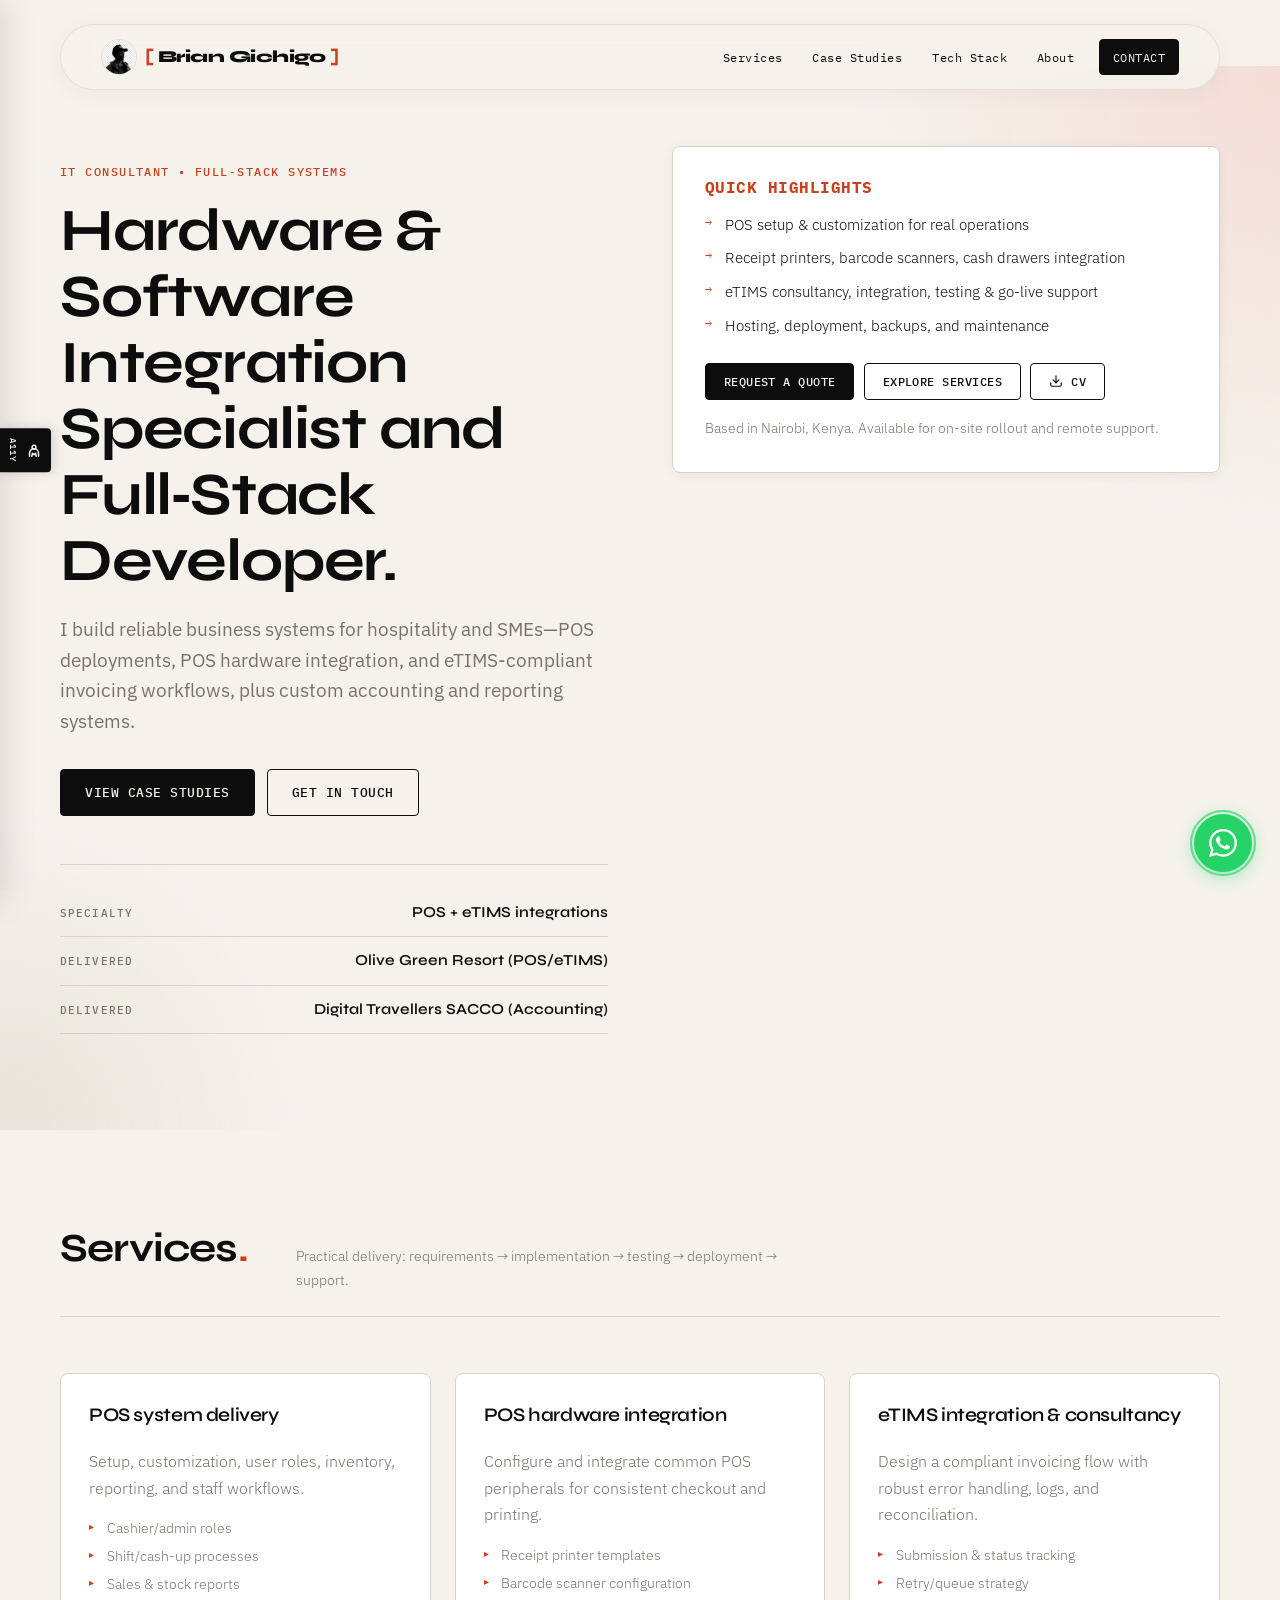
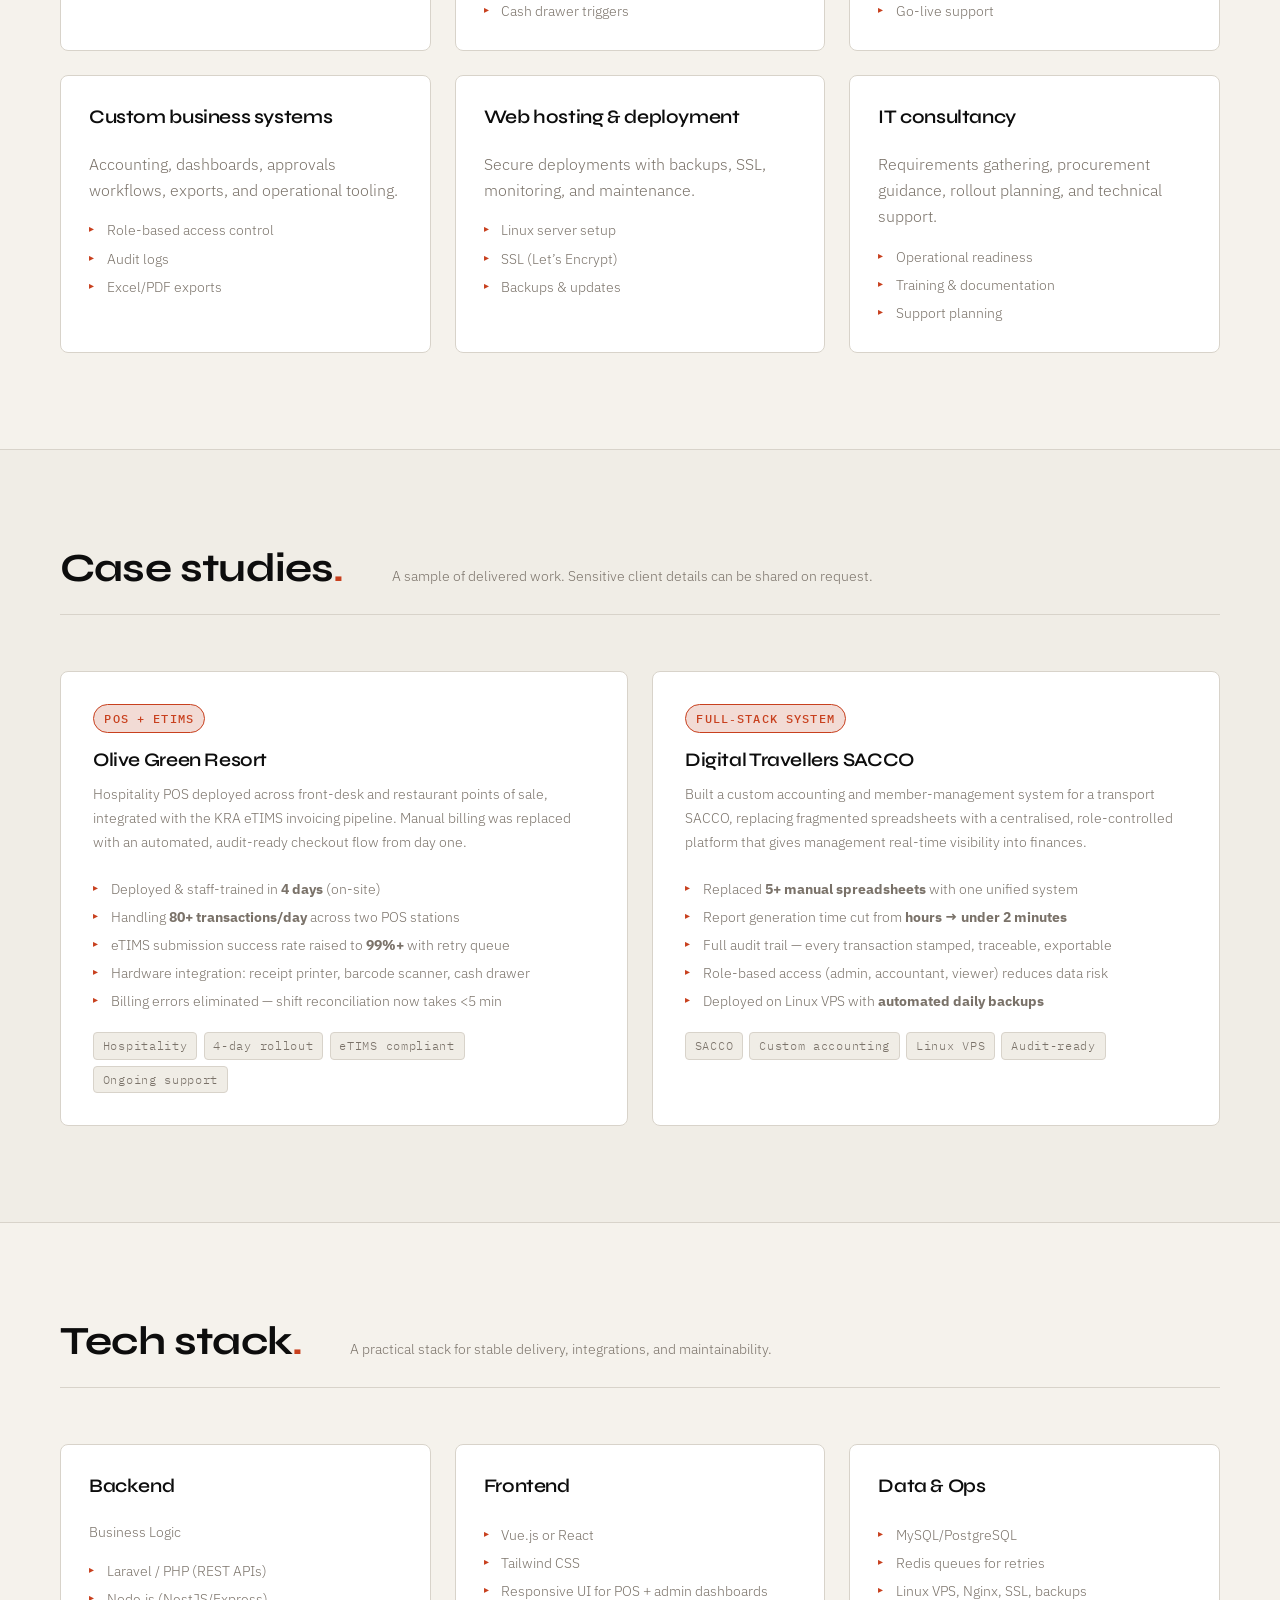
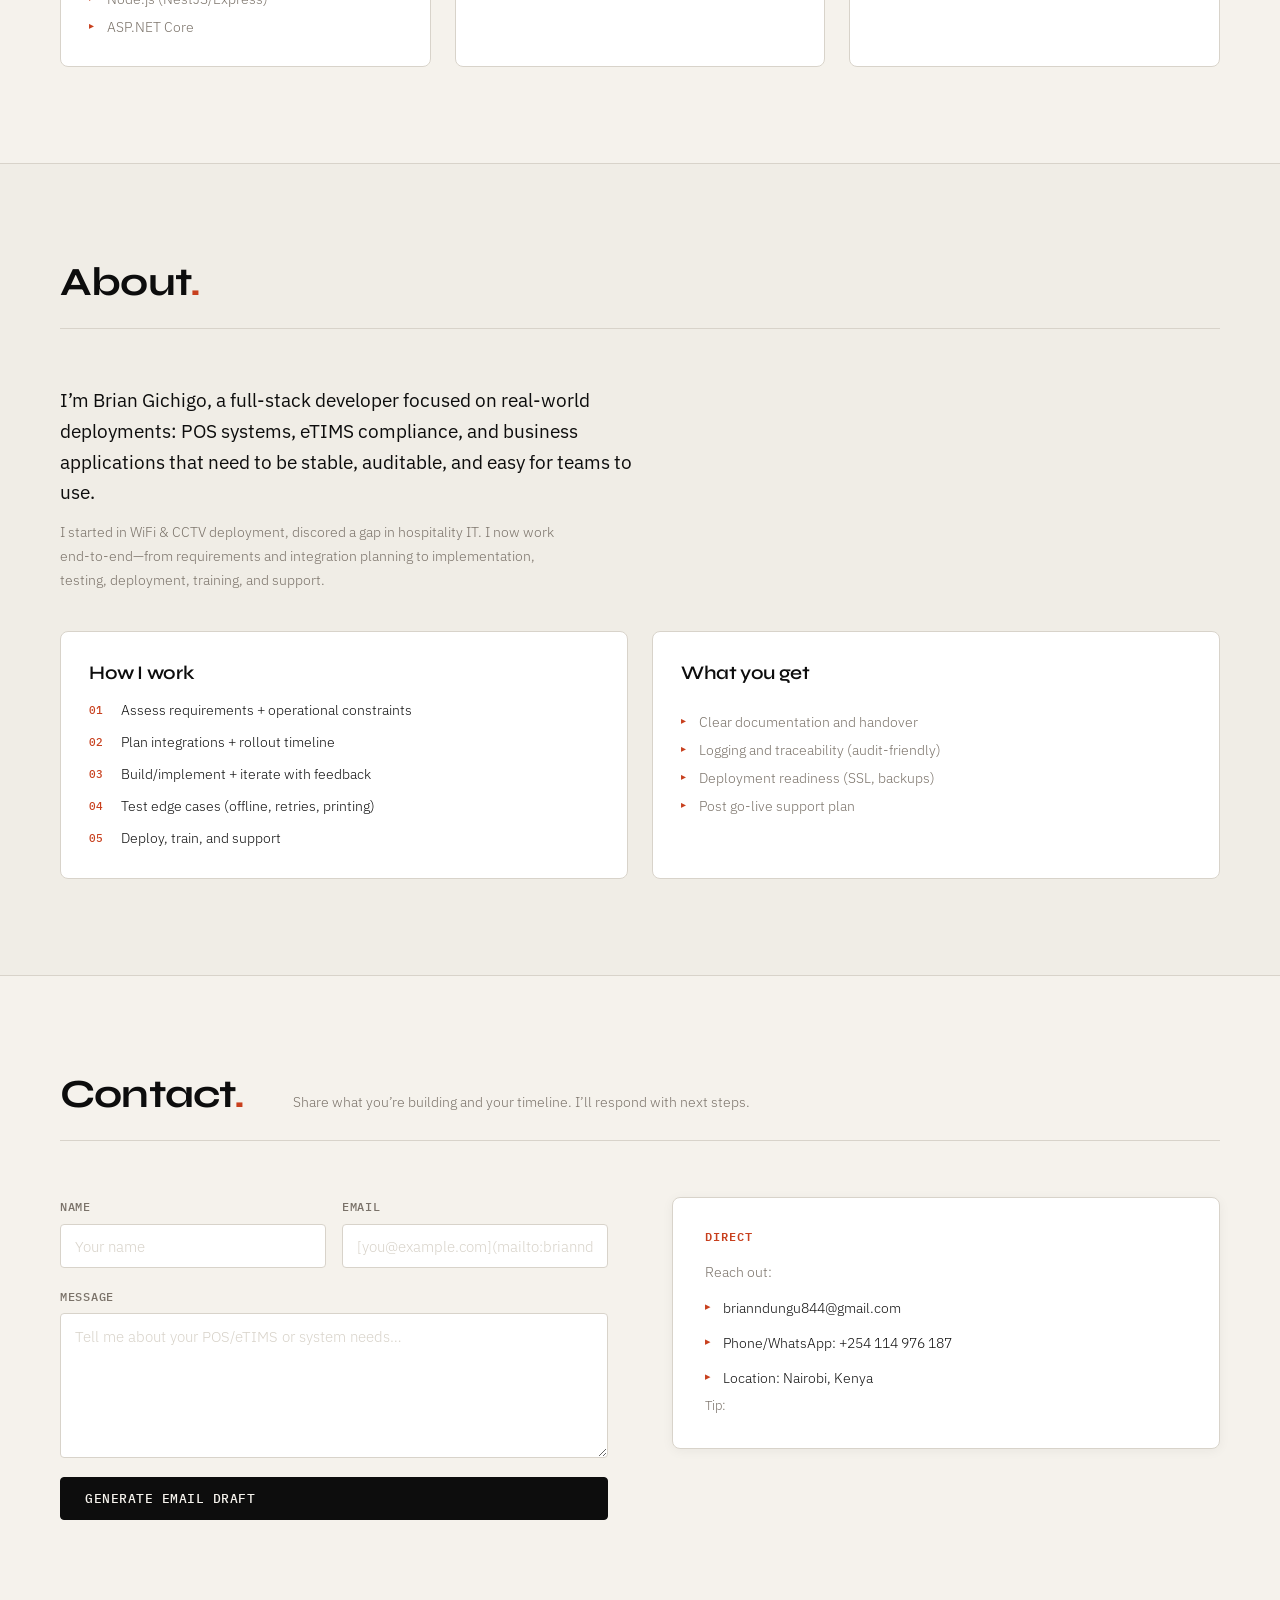
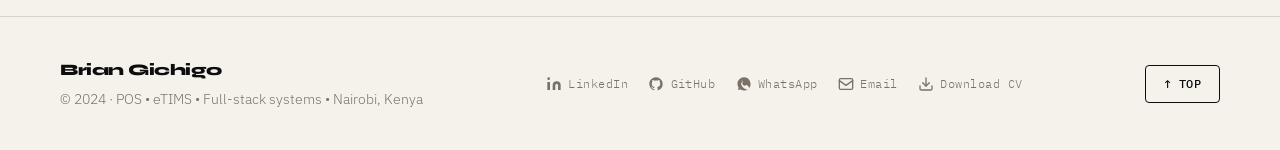
==== commit b930fef6: "Update index.html" ====
--- a/index.html
+++ b/index.html
@@ -1014,8 +1014,8 @@
 
                     <p class="kicker">IT Consultant • Full‑stack systems</p>
 
-                    <h1>Hardware & System(s) integration specialist
-                        and full‑stack developer.</h1>
+                    <h1>Hardware & Software Integration Specialist
+                        and Full‑Stack Developer.</h1>
 
                     <p class="lead">
 
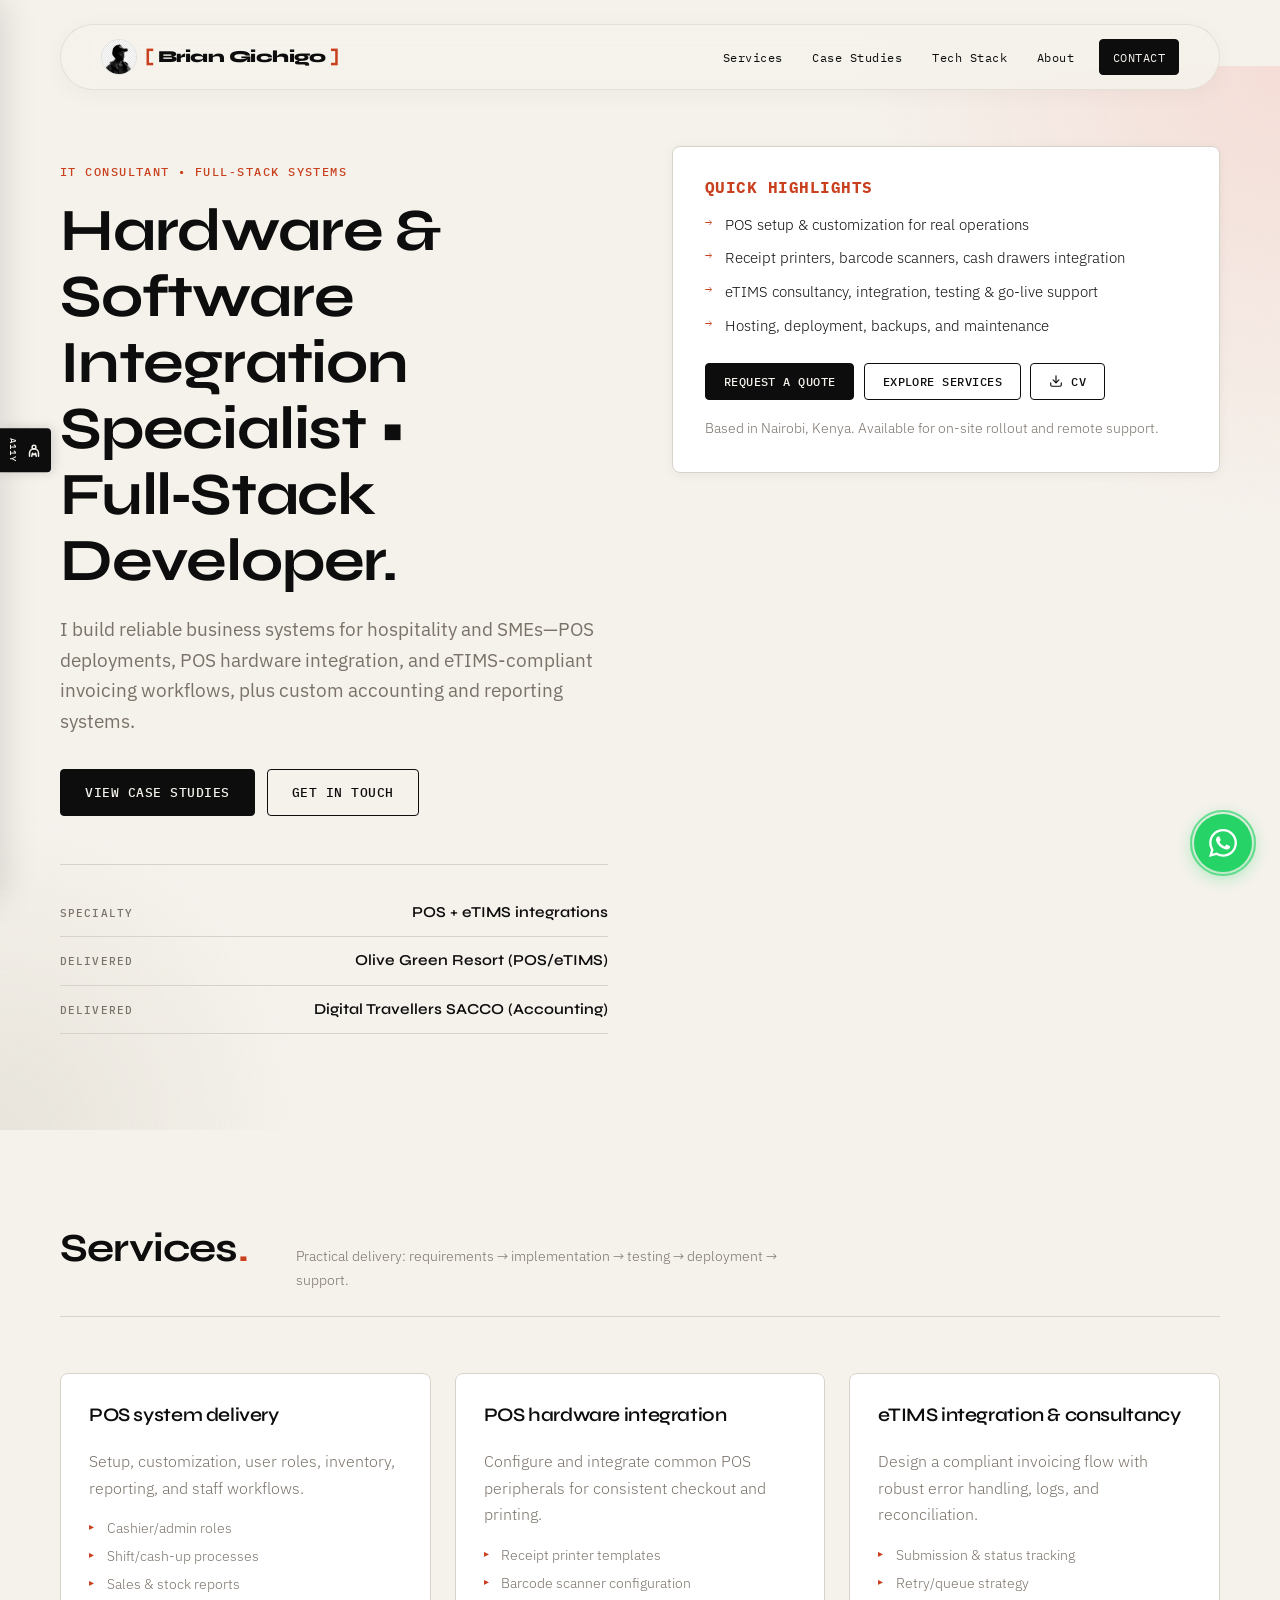
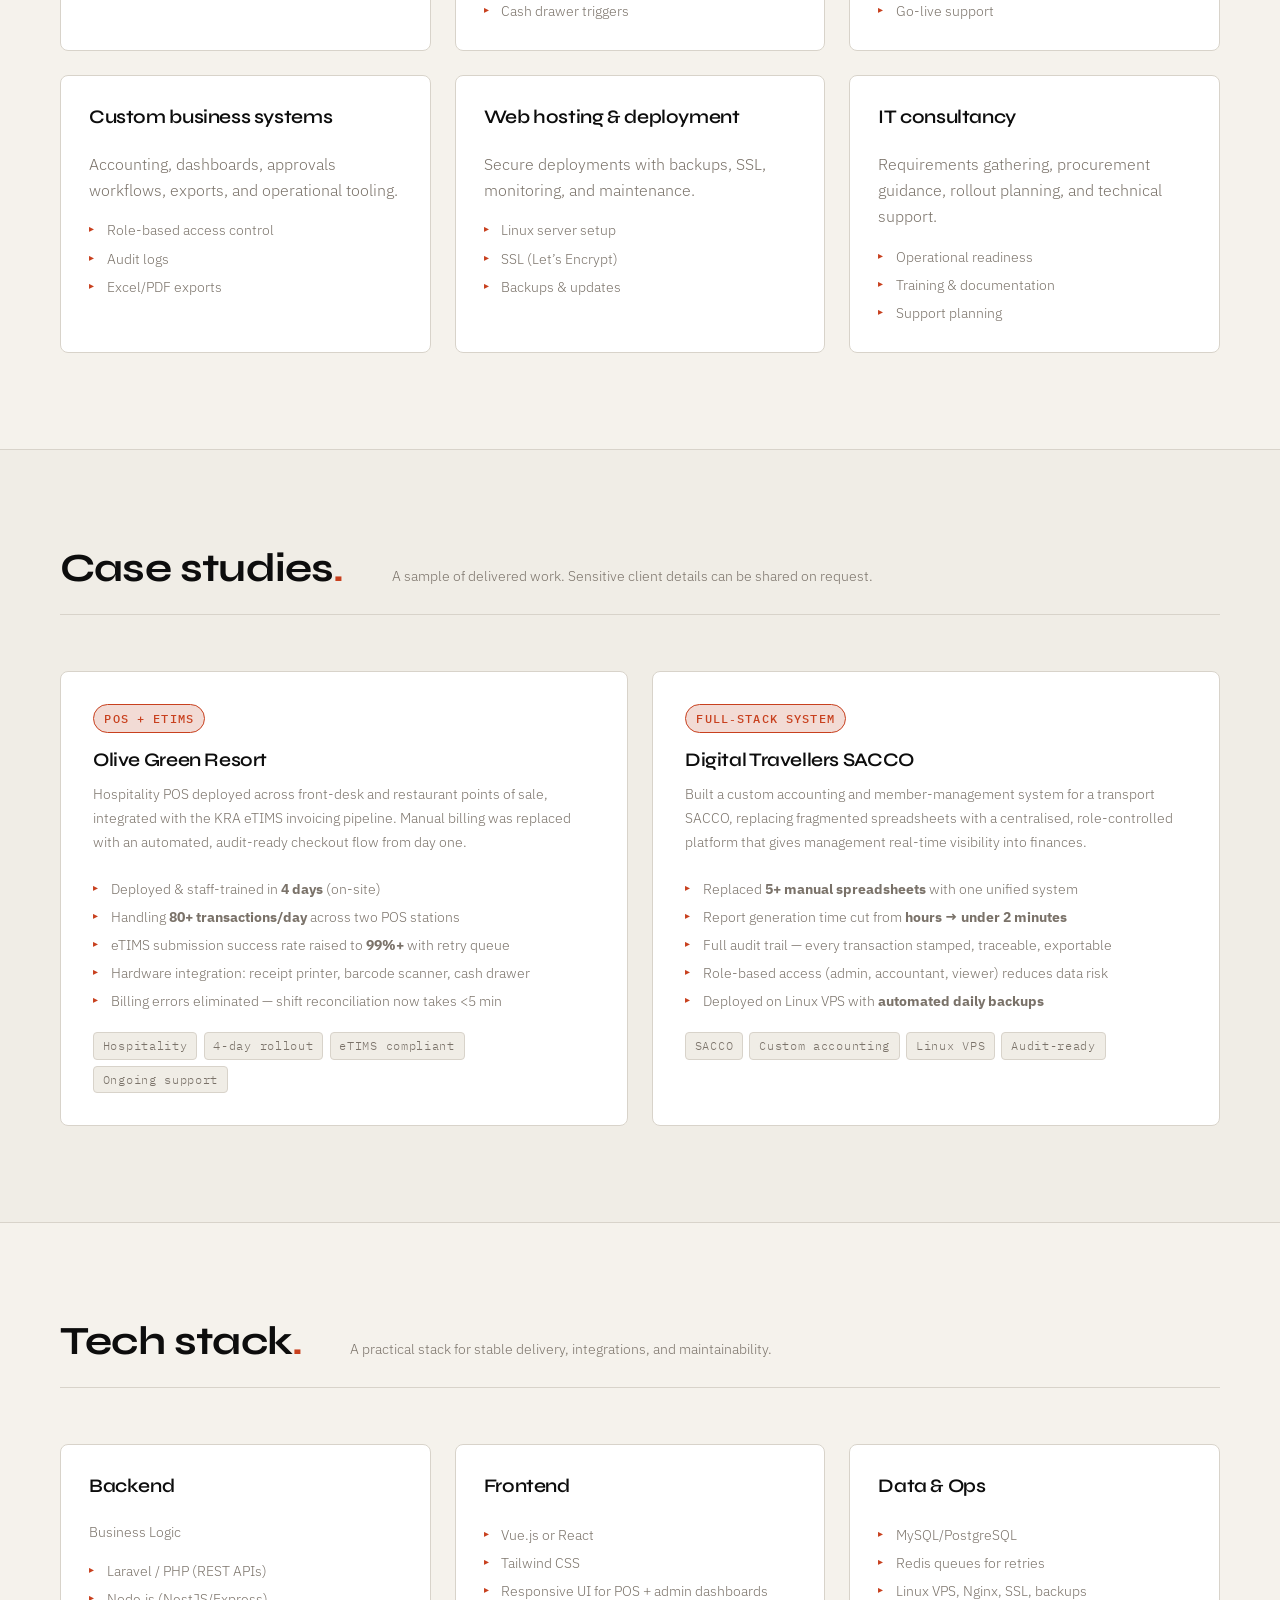
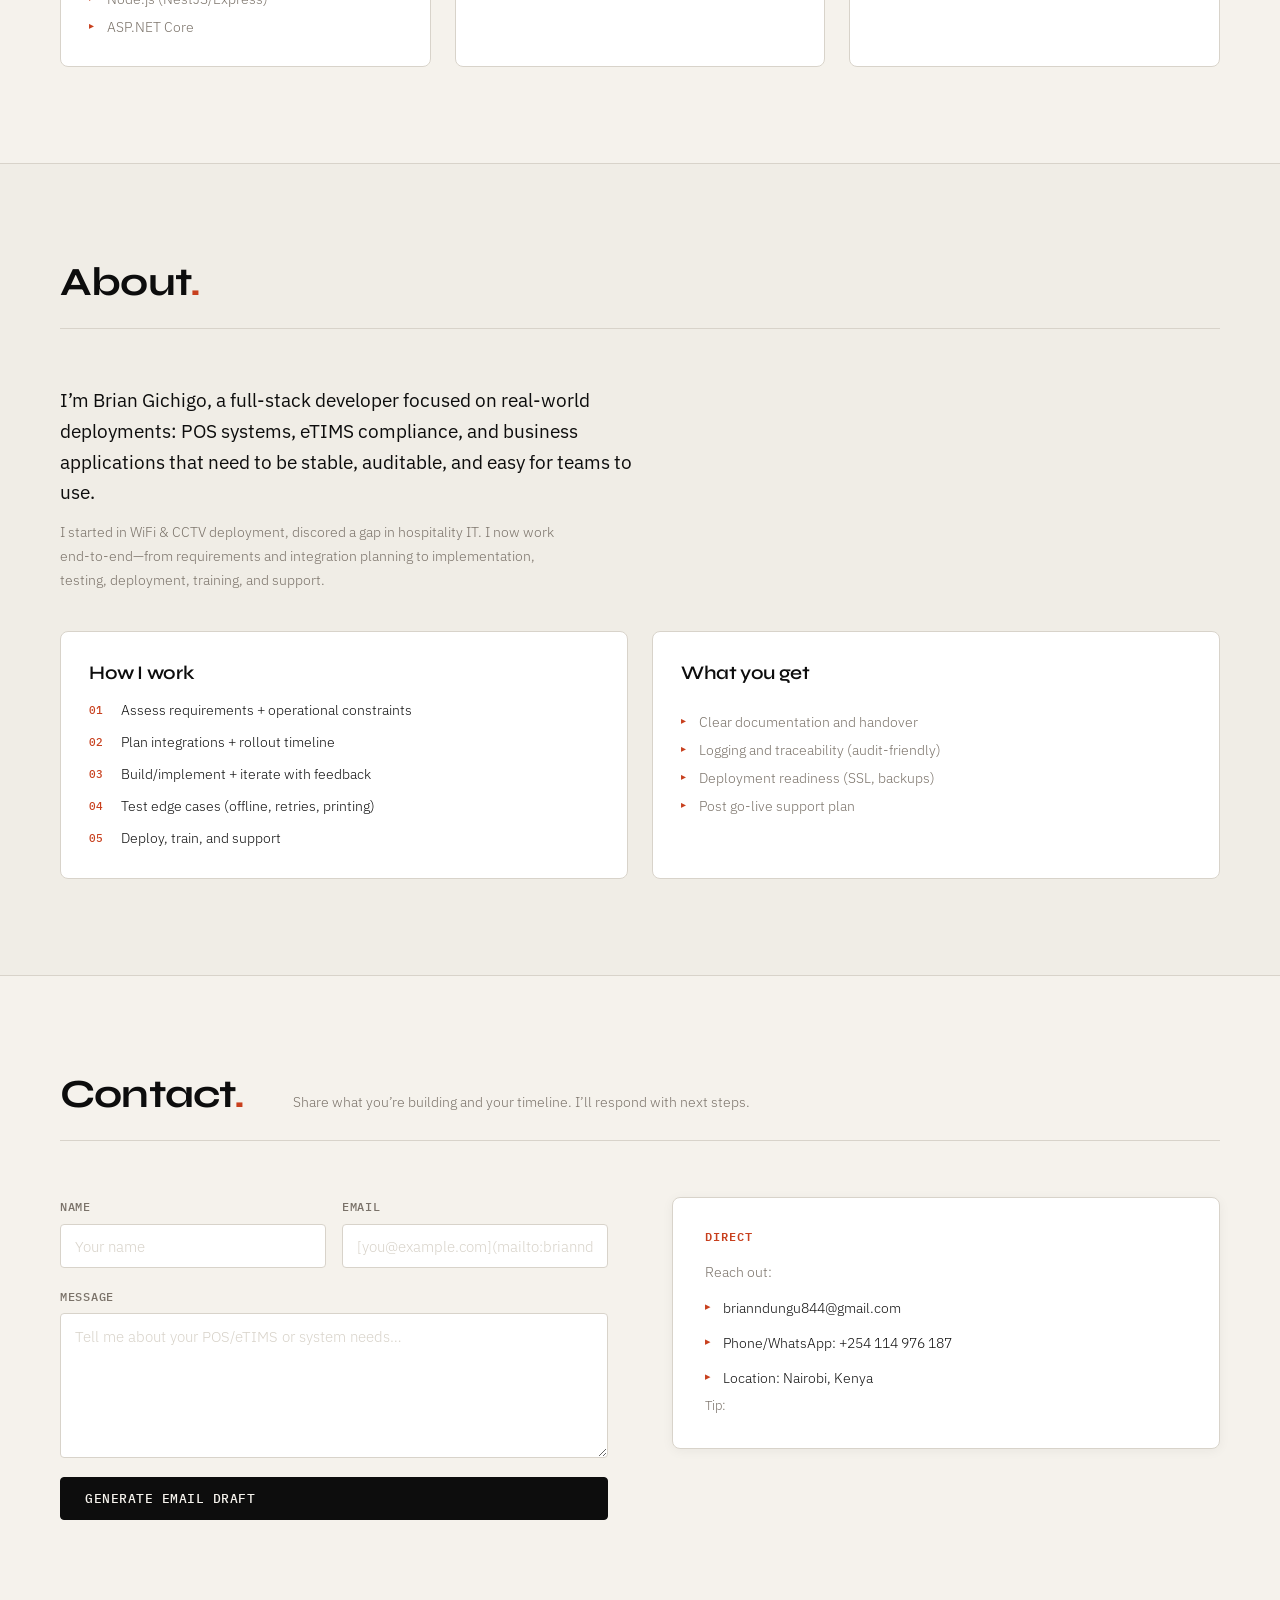
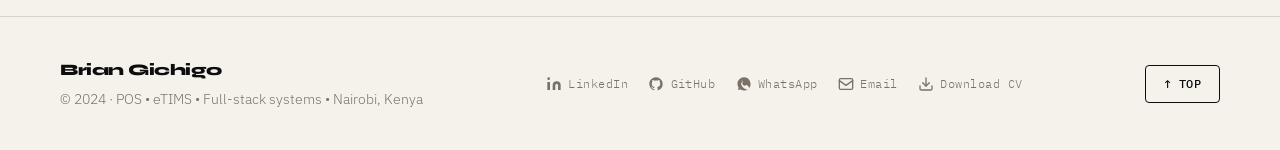
==== commit 92a53b4c: "Update index.html" ====
--- a/index.html
+++ b/index.html
@@ -1015,7 +1015,7 @@
                     <p class="kicker">IT Consultant • Full‑stack systems</p>
 
                     <h1>Hardware & Software Integration Specialist
-                        and Full‑Stack Developer.</h1>
+                        • Full‑Stack Developer.</h1>
 
                     <p class="lead">
 
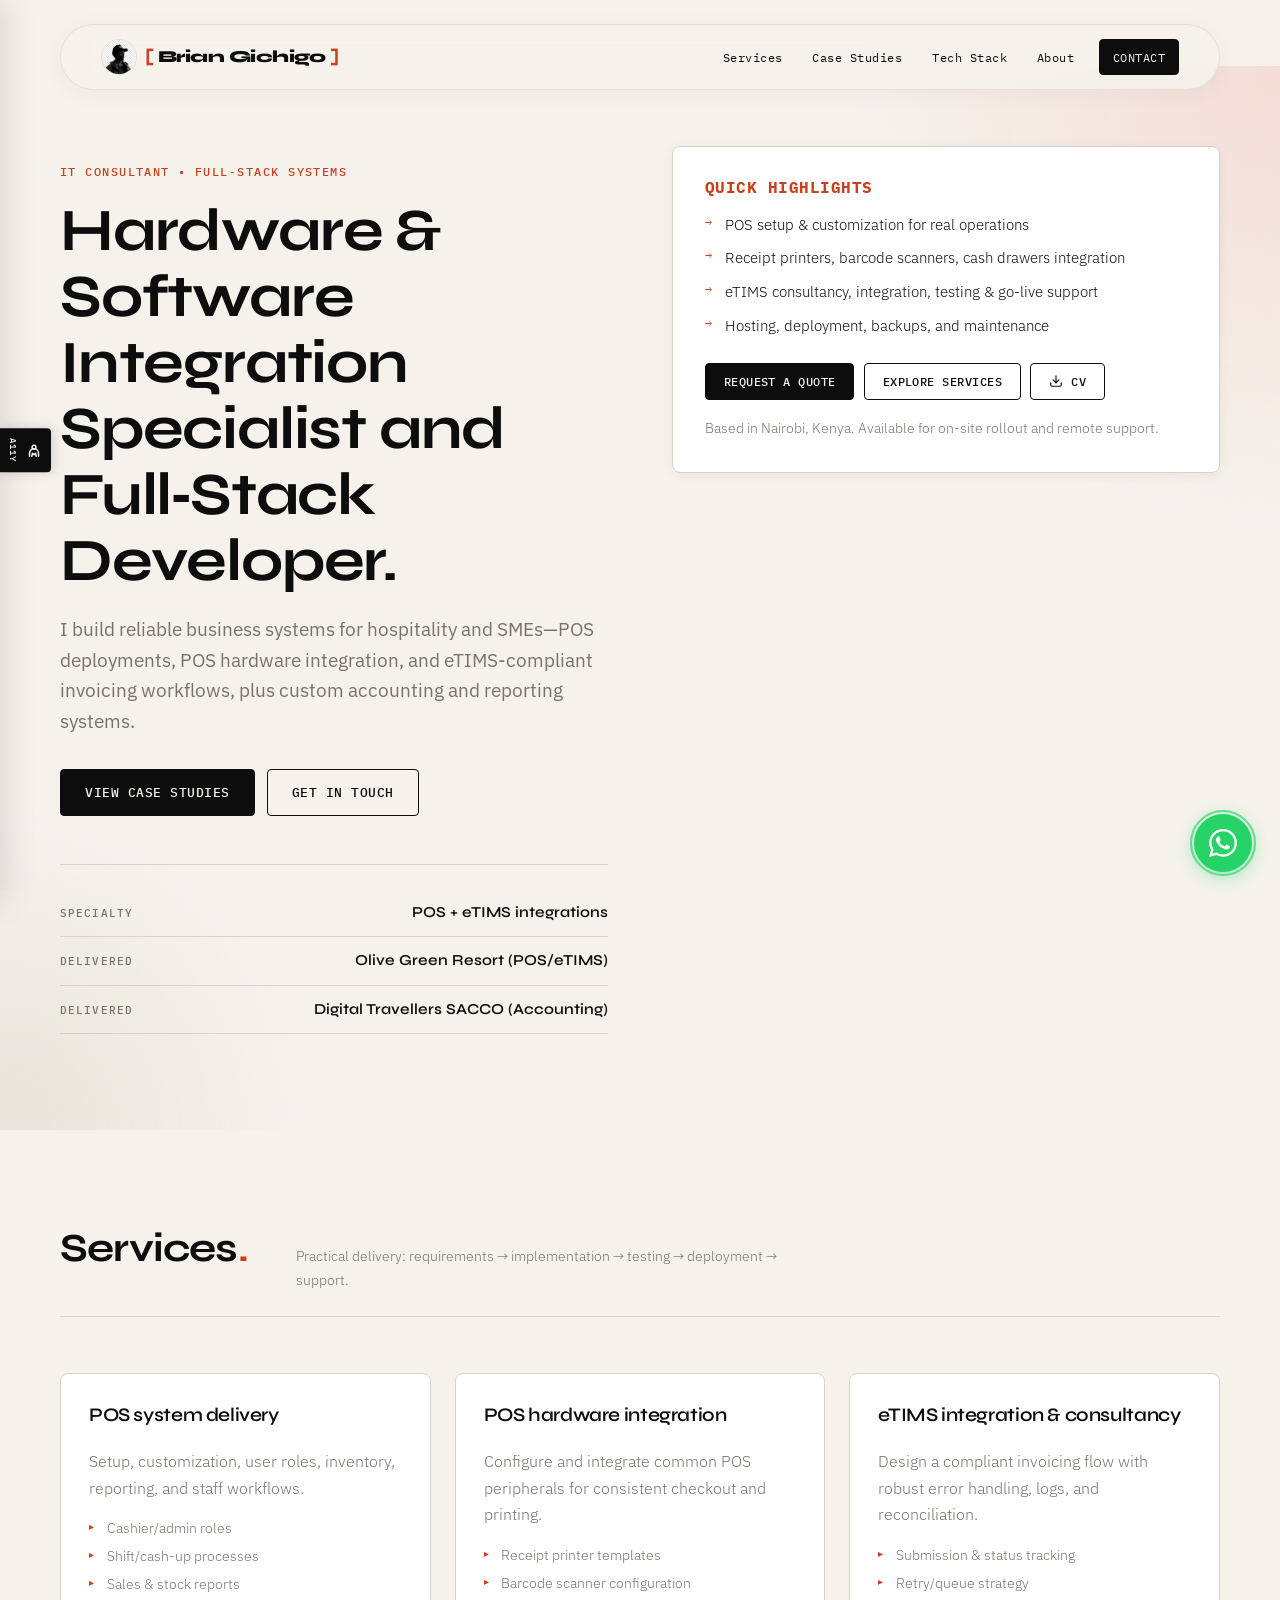
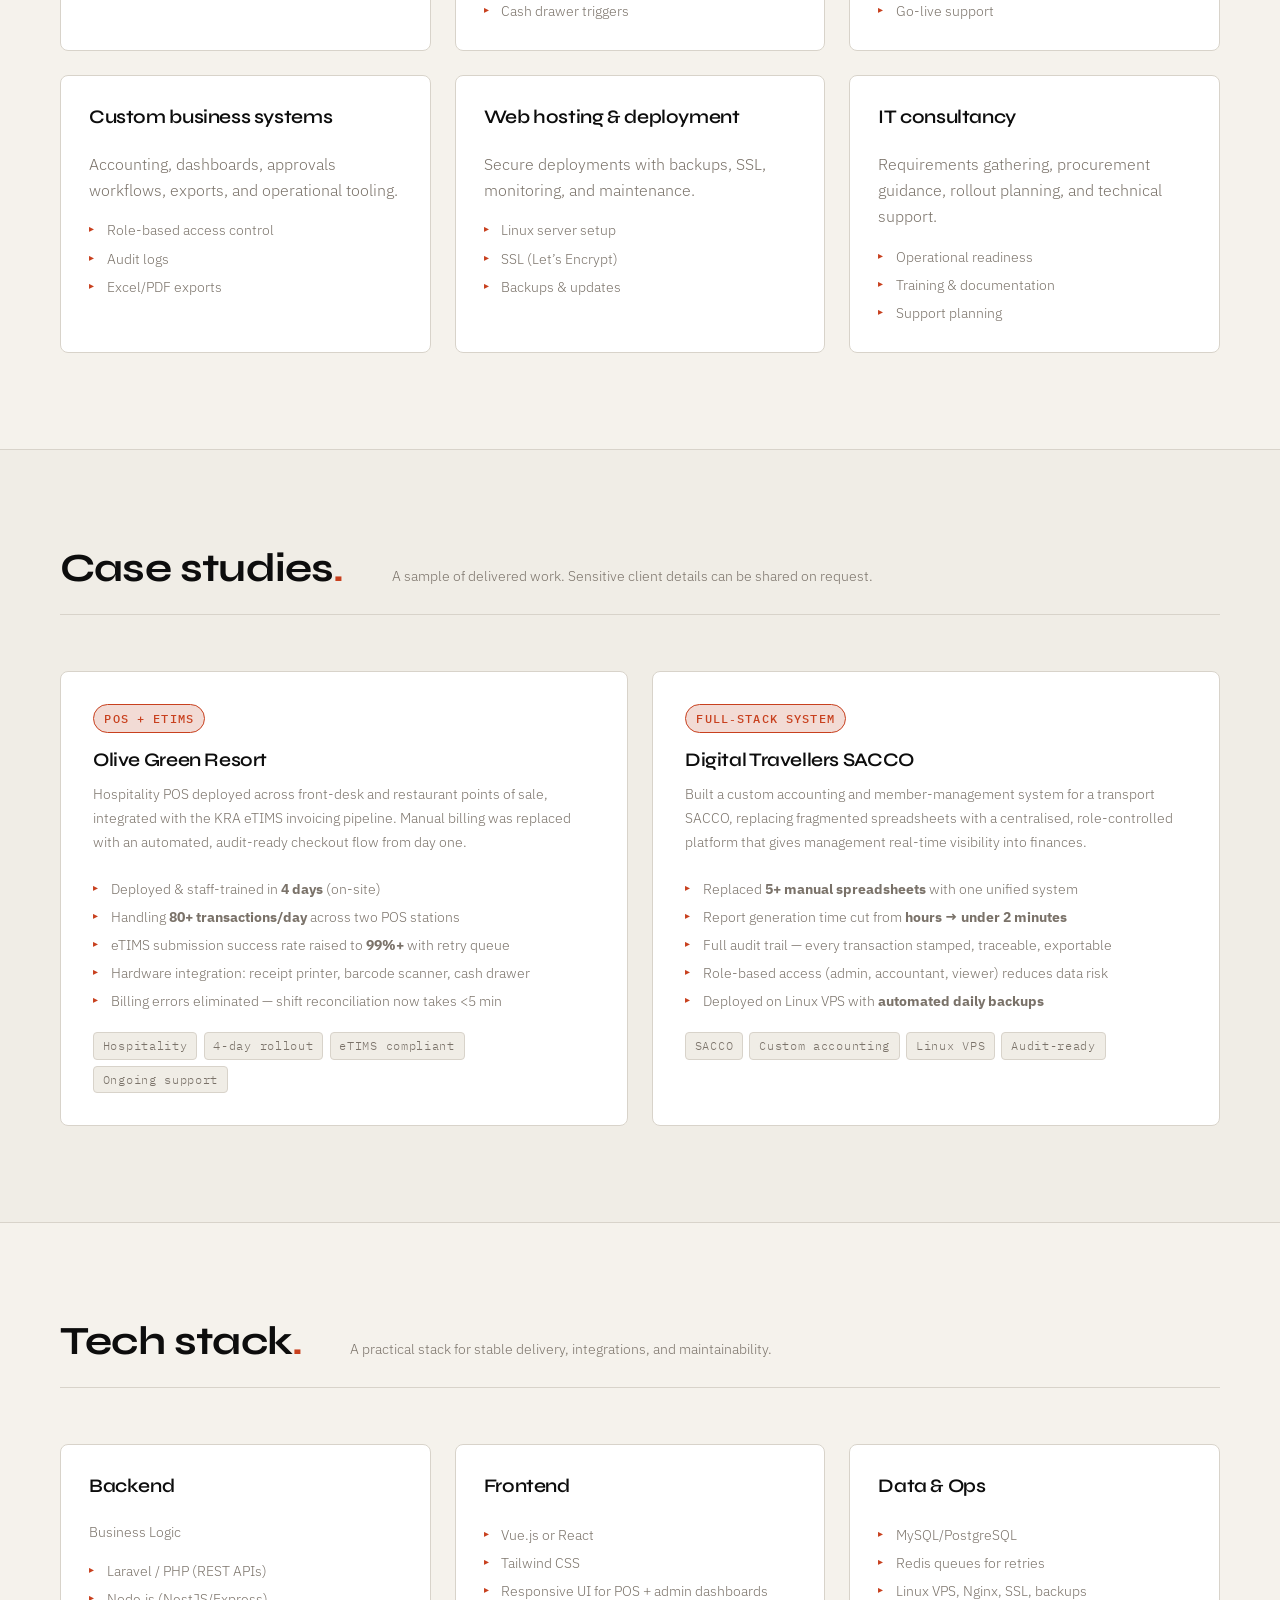
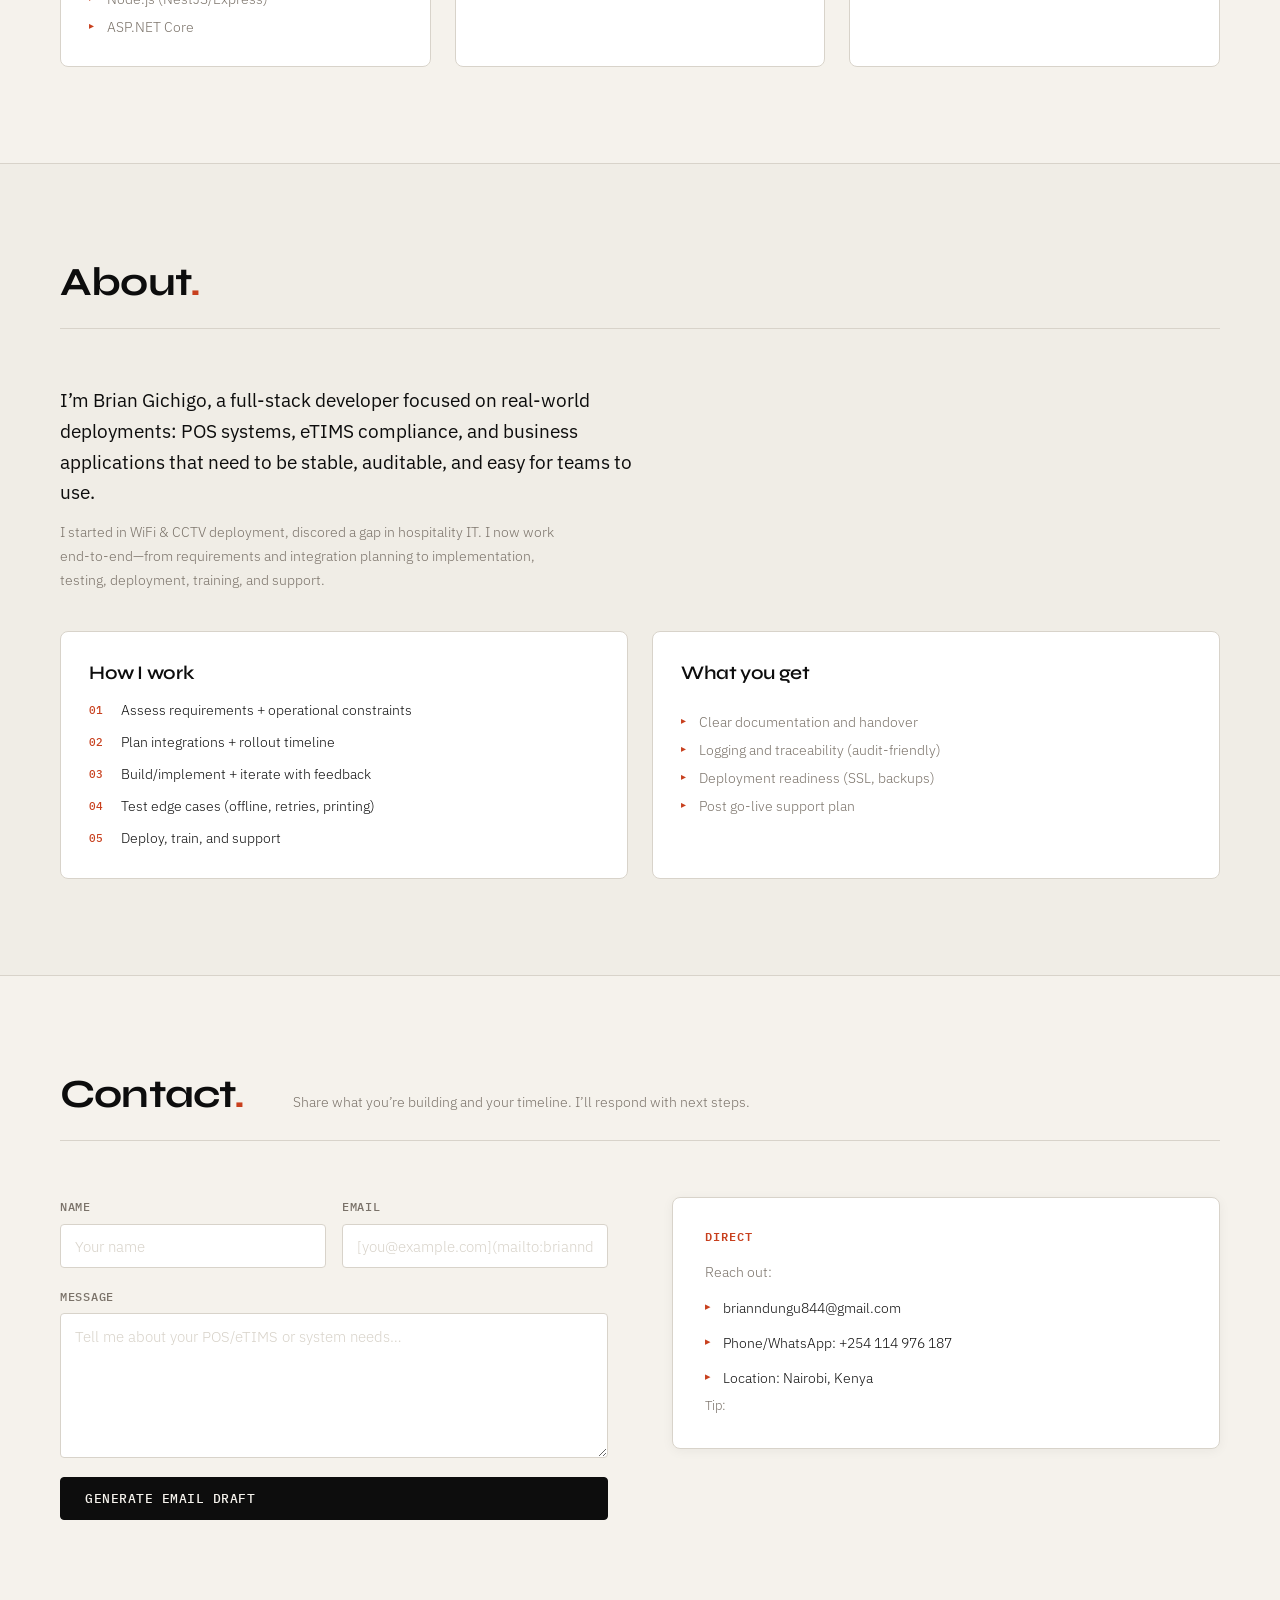
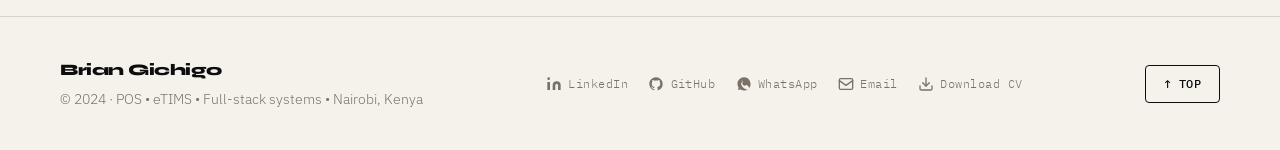
==== commit 08a4e327: "Update index.html" ====
--- a/index.html
+++ b/index.html
@@ -1015,7 +1015,7 @@
                     <p class="kicker">IT Consultant • Full‑stack systems</p>
 
                     <h1>Hardware & Software Integration Specialist
-                        • Full‑Stack Developer.</h1>
+                        and Full‑Stack Developer.</h1>
 
                     <p class="lead">
 
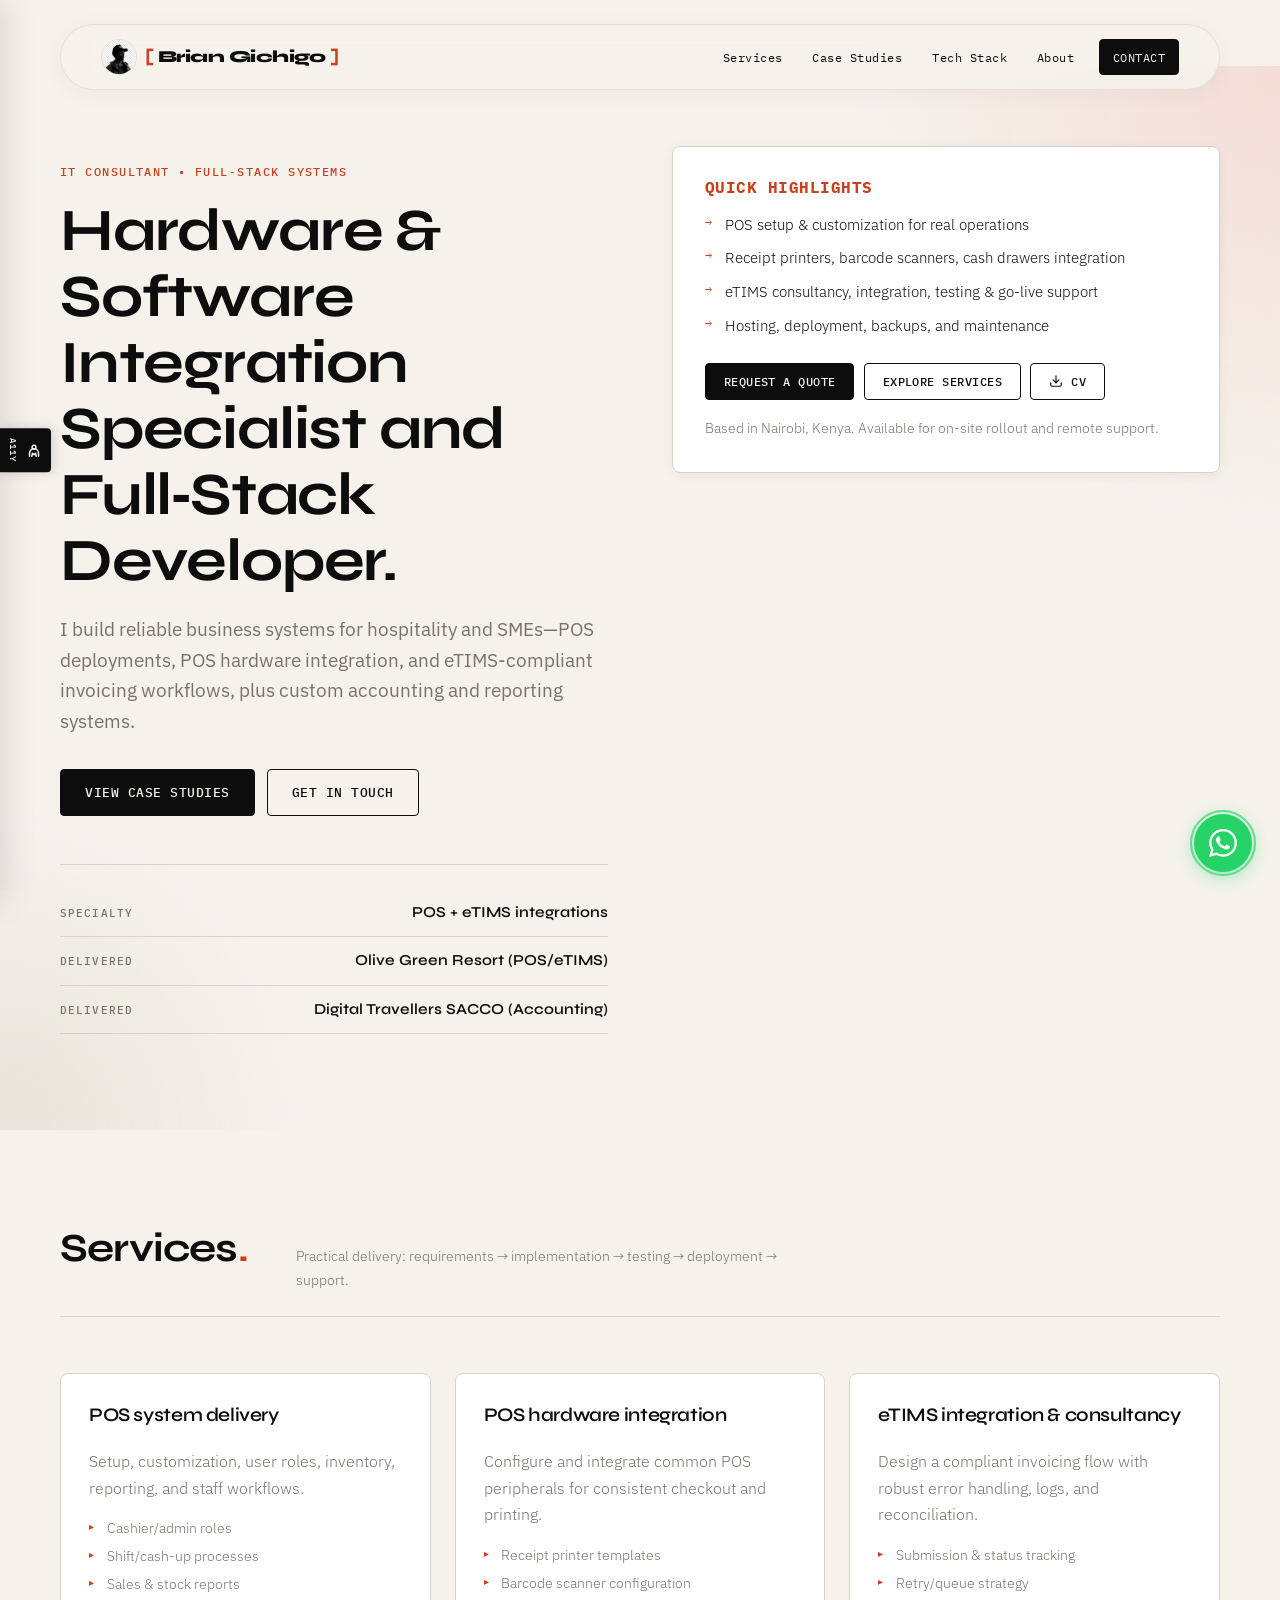
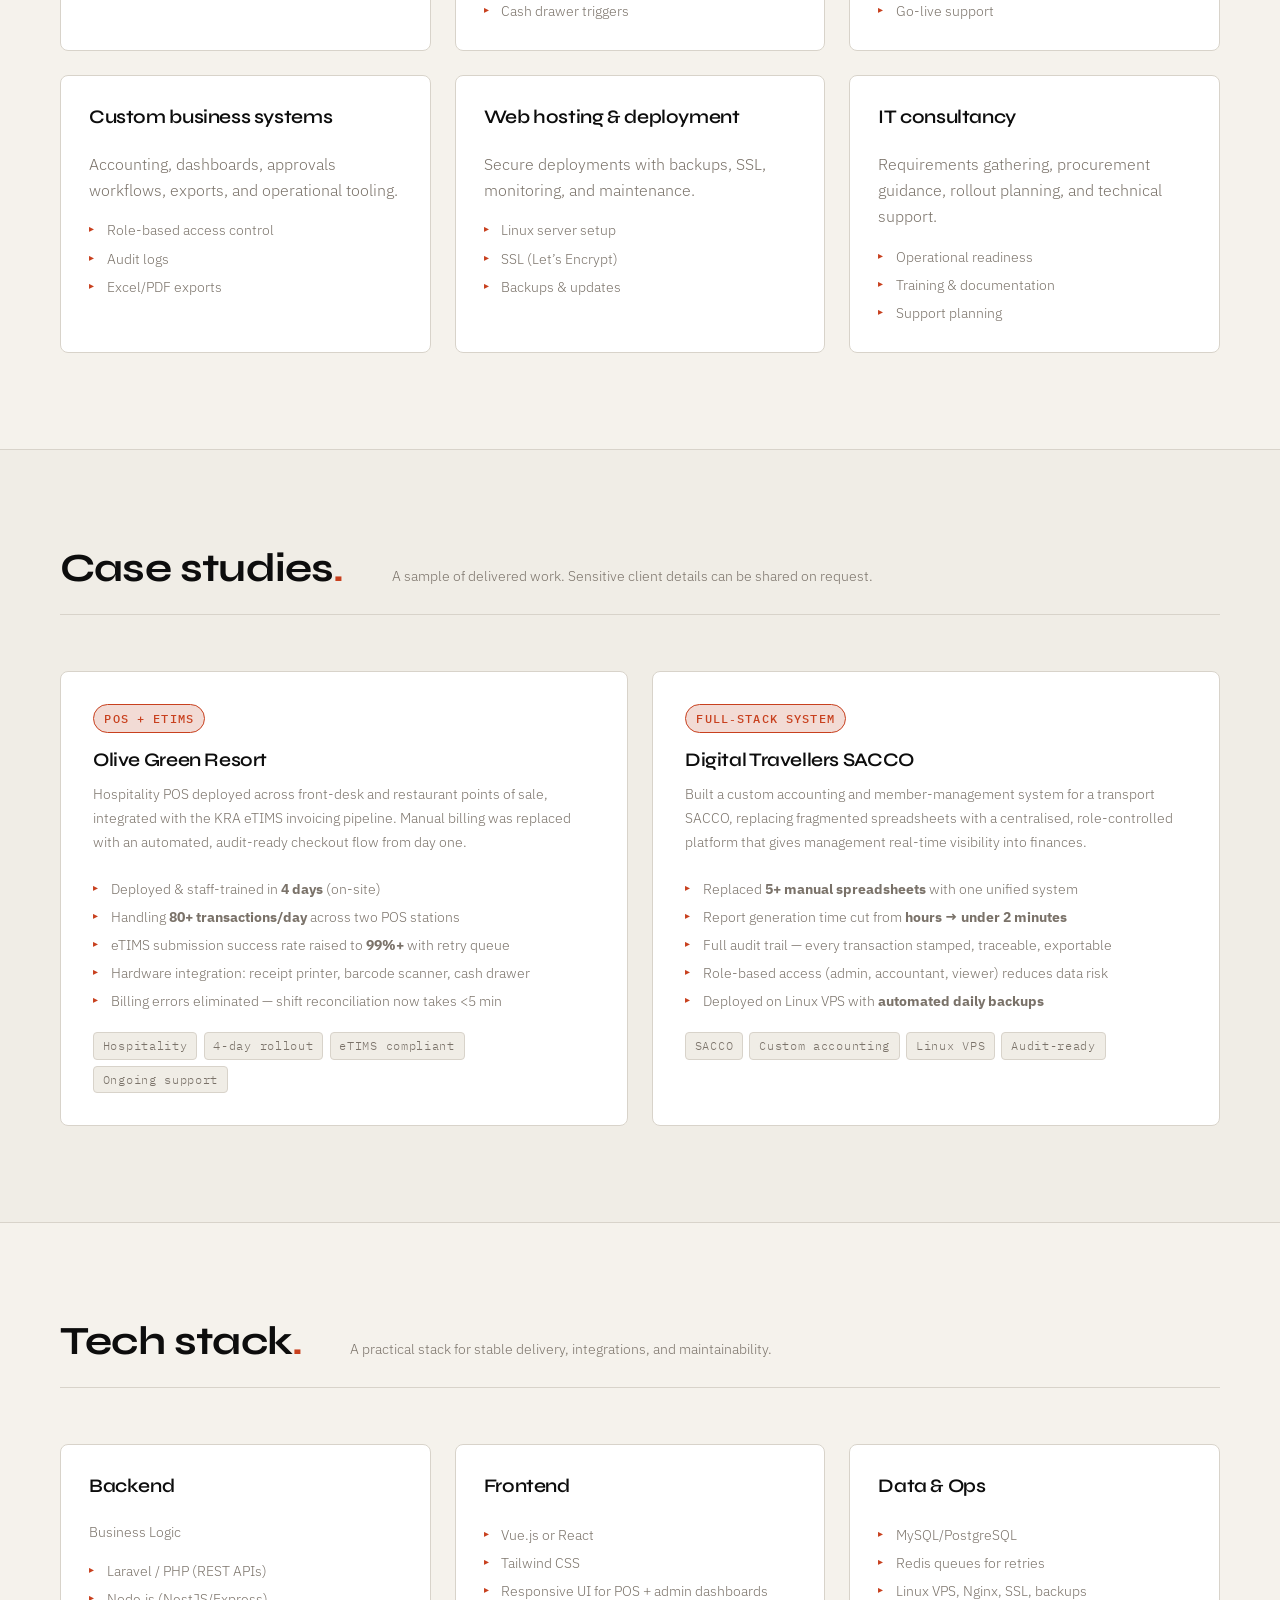
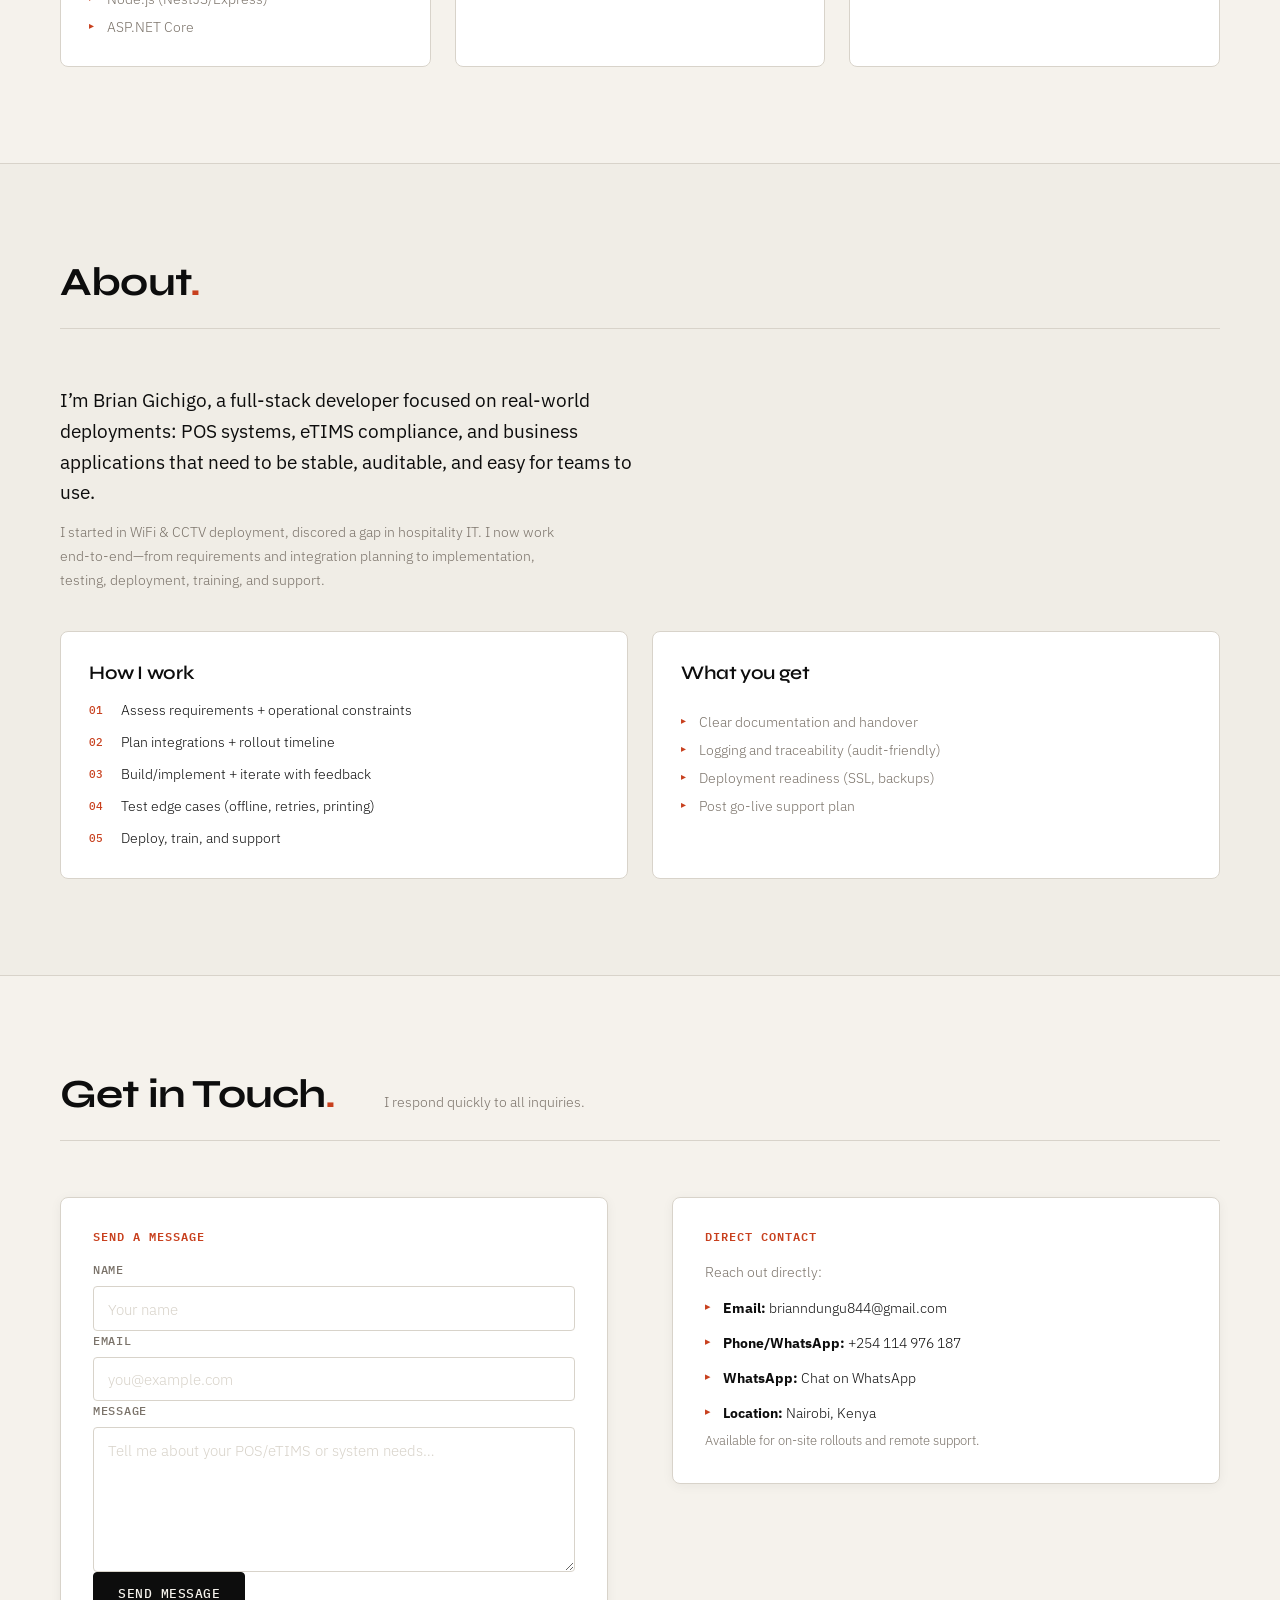
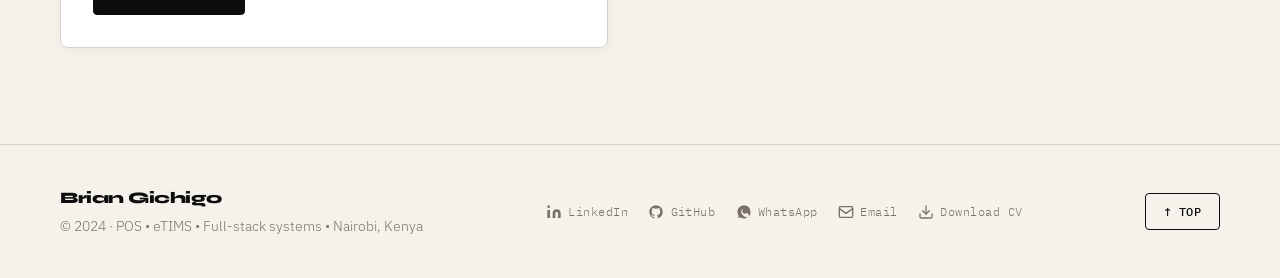
==== commit 2c6ffdbc: "Update index.html" ====
--- a/index.html
+++ b/index.html
@@ -1487,82 +1487,54 @@
 
         </section>
 
-        <section id="contact" class="section">
-
-            <div class="container">
-
-                <div class="section__head">
-
-                    <h2>Contact</h2>
-
-                    <p class="muted">Share what you’re building and your timeline. I’ll respond with next steps.</p>
-
-                </div>
-
-                <div class="contact">
-
-                    <form class="form" id="contactForm">
-
-                        <div class="form__row">
-
-                            <label>
-
-                                Name
-
-                                <input name="name" required placeholder="Your name" />
-
-                            </label>
-
-                            <label>
-
-                                Email
-
-                                <input type="email" name="email" required
-                                    placeholder="[you@example.com](mailto:brianndungu844@gmail.com)" />
-
-                            </label>
-
-                        </div>
-
-                        <label>
-
-                            Message
-
-                            <textarea name="message" rows="6" required
-                                placeholder="Tell me about your POS/eTIMS or system needs…"></textarea>
-
-                        </label>
-
-                        <button class="btn" type="submit">Generate email draft</button>
-
-                    </form>
-
-                    <div class="card">
-
-                        <h3>Direct</h3>
-
-                        <p class="muted">Reach out:</p>
-
-                        <ul class="bullets">
-
-                            <li> <a href="brianndungu844@gmail.com">brianndungu844@gmail.com</a></li>
-
-                            <li> Phone/WhatsApp: +254 114 976 187</li>
-
-                            <li> Location: Nairobi, Kenya</li>
-
-                        </ul>
-
-                        <p class="muted small"> Tip: </p>
-
-                    </div>
-
-                </div>
-
+       <section id="contact" class="section">
+    <div class="container">
+        <div class="section__head">
+            <h2>Get in Touch</h2>
+            <p class="muted">I respond quickly to all inquiries.</p>
+        </div>
+
+        <div class="contact">
+            <!-- Contact Form -->
+            <div class="card">
+                <h3>Send a Message</h3>
+                <form id="contactForm" onsubmit="handleContact(event)">
+                    <label>
+                        Name
+                        <input name="name" id="contactName" required placeholder="Your name" />
+                    </label>
+
+                    <label>
+                        Email
+                        <input type="email" name="email" id="contactEmail" required
+                            placeholder="you@example.com" />
+                    </label>
+
+                    <label>
+                        Message
+                        <textarea name="message" id="contactMessage" rows="6" required
+                            placeholder="Tell me about your POS/eTIMS or system needs…"></textarea>
+                    </label>
+
+                    <button class="btn" type="submit">Send Message</button>
+                </form>
             </div>
 
-        </section>
-
+            <!-- Direct Contact -->
+            <div class="card">
+                <h3>Direct Contact</h3>
+                <p class="muted">Reach out directly:</p>
+                <ul class="bullets">
+                    <li><strong>Email:</strong> <a href="mailto:brianndungu844@gmail.com">brianndungu844@gmail.com</a></li>
+                    <li><strong>Phone/WhatsApp:</strong> <a href="tel:+254114976187">+254 114 976 187</a></li>
+                    <li><strong>WhatsApp:</strong> <a href="https://wa.me/254114976187" target="_blank">Chat on WhatsApp</a></li>
+                    <li><strong>Location:</strong> Nairobi, Kenya</li>
+                </ul>
+                <p class="muted small">Available for on-site rollouts and remote support.</p>
+            </div>
+        </div>
+    </div>
+</section>
     </main>
 
     <footer class="footer">
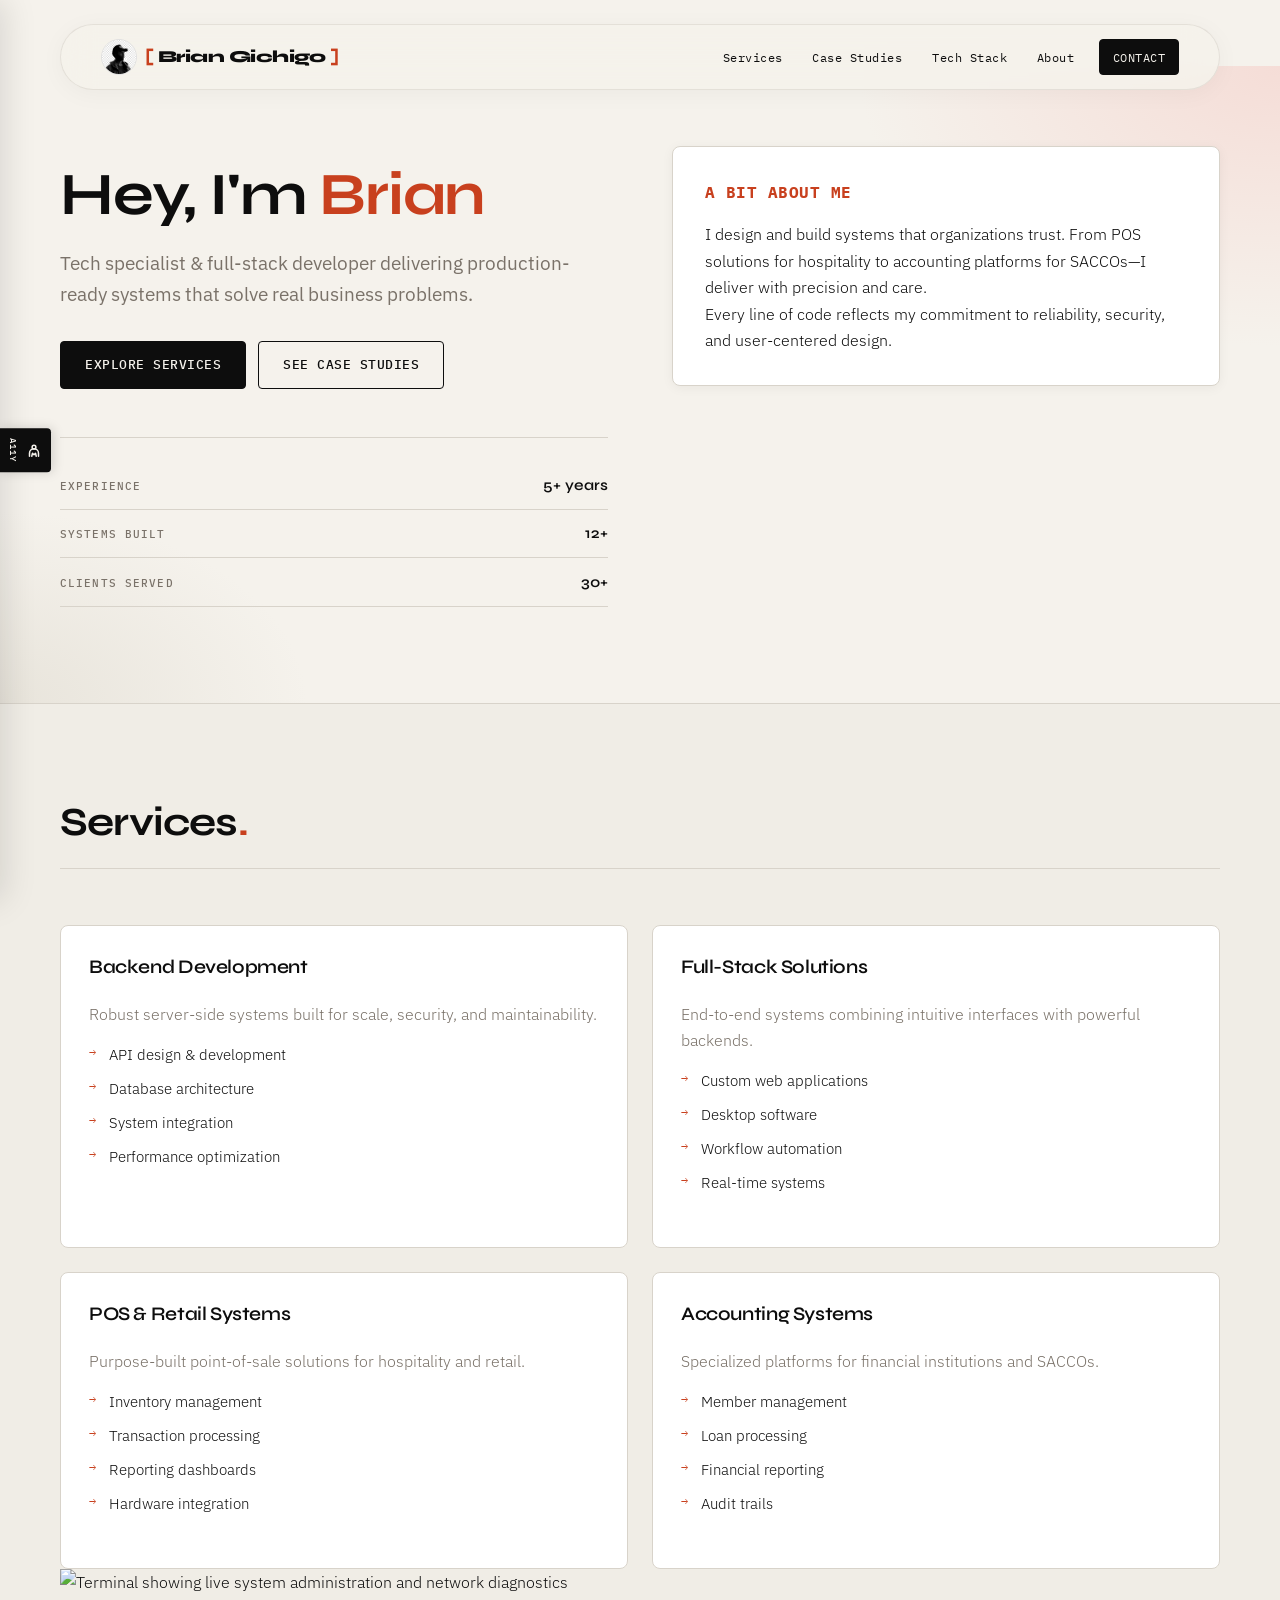
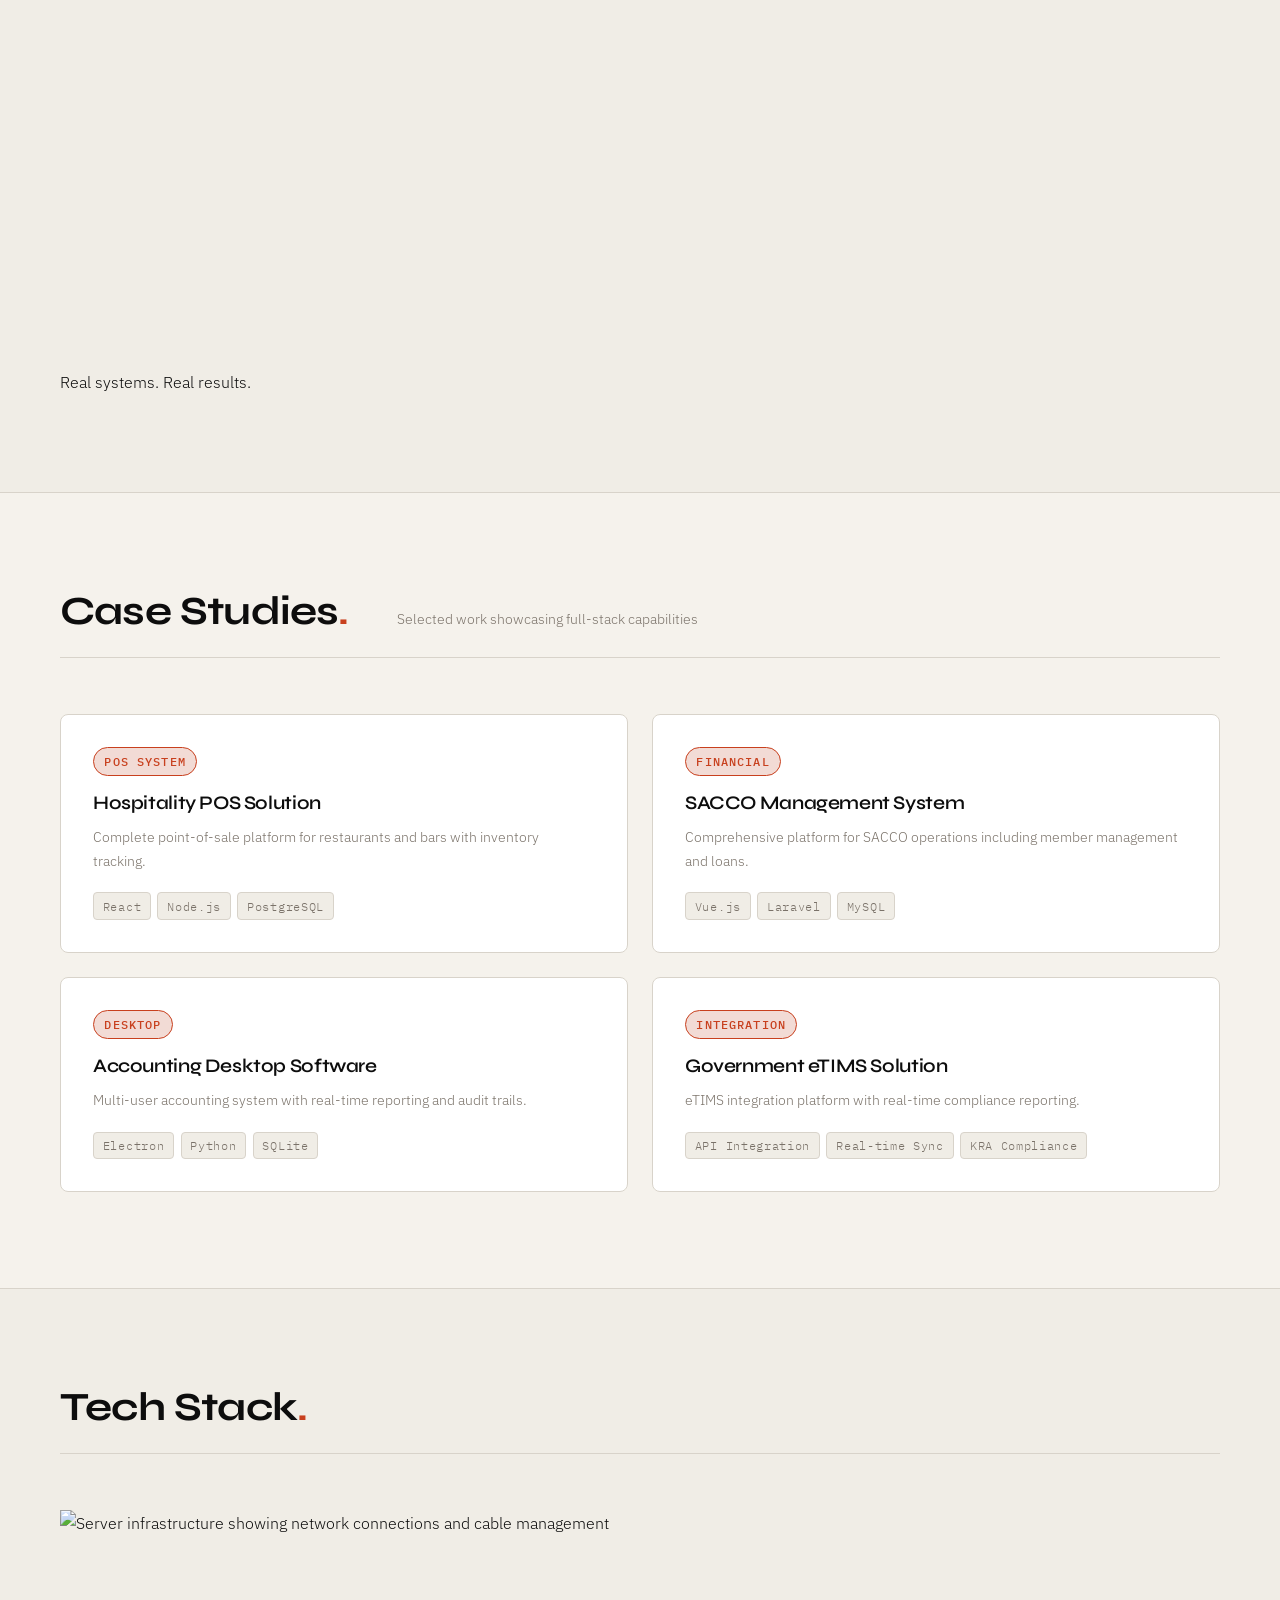
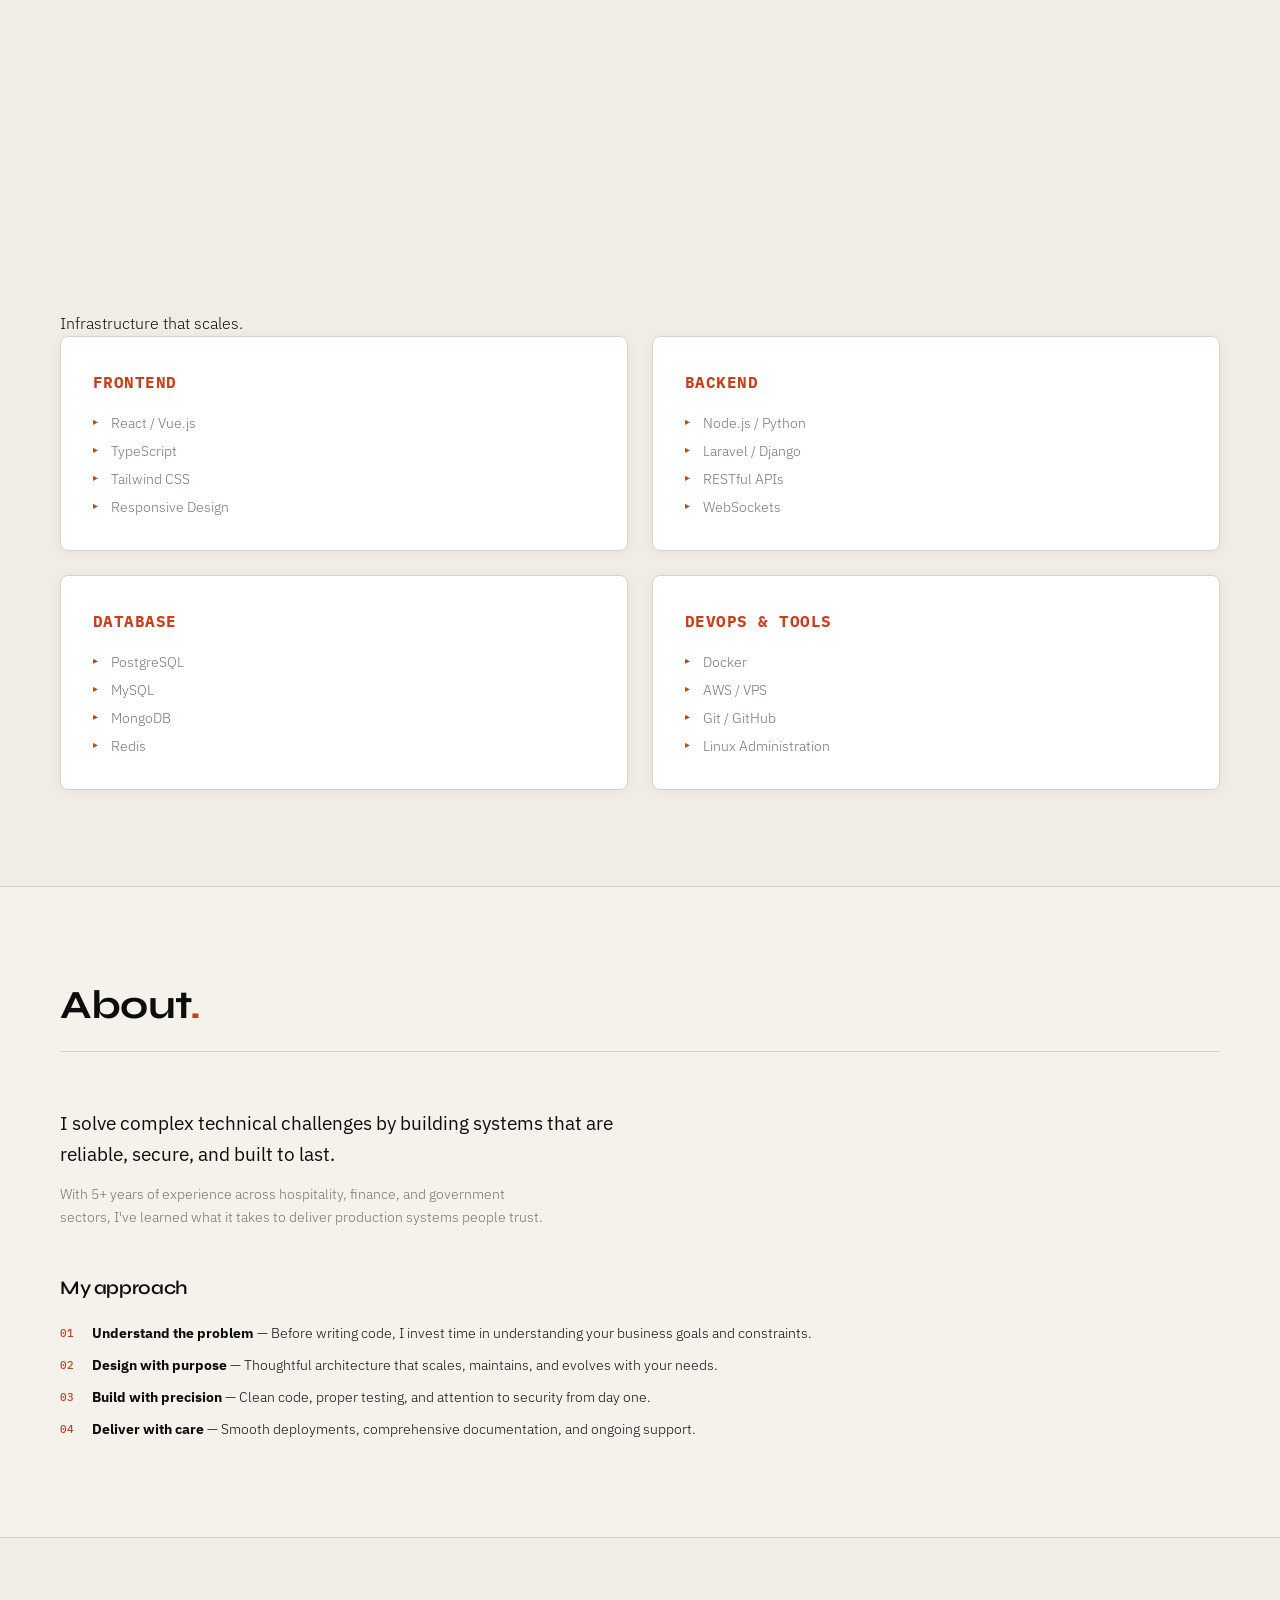
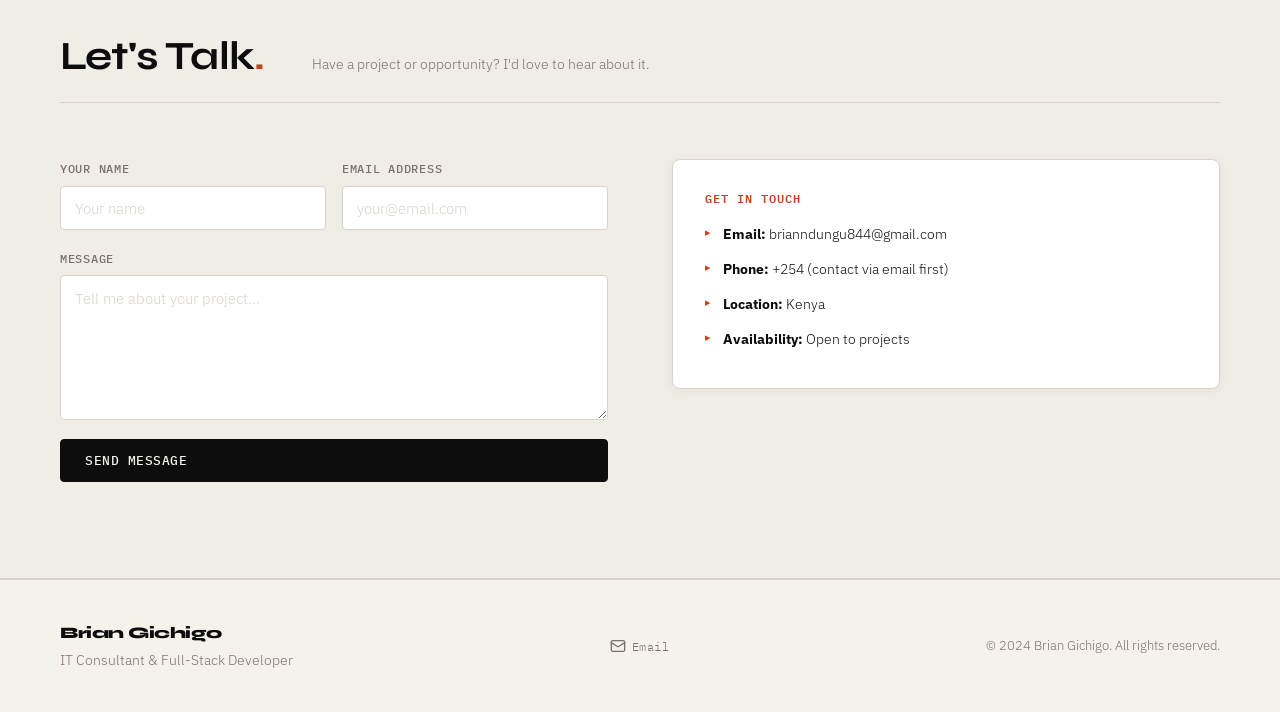
==== commit 3d39a352: "Integrate service and tech stack images with authentic work environment visuals" ====
--- a/index.html
+++ b/index.html
@@ -1,2049 +1,1333 @@
-<!doctype html>
-
-<html lang="en">
-
-<head>
-
-    <meta charset="utf-8" />
-
-    <meta name="viewport" content="width=device-width, initial-scale=1" />
-
-    <title>Brian Gichigo | IT Consultant</title>
-
-    <meta name="description"
-        content="Brian Gichigo — Tech Specialist and Full‑Stack Developer. Delivered POS/eTIMS for hospitality and accounting systems for SACCOs." />
-
-    <link rel="stylesheet" href="styles.css" />
-
-    <link rel="icon" href="data:," />
-
-</head>
-
-<body>
-    <!-- ╔══════════════════════════════════════════════════════╗
-     ║  Preloader — Brian Gichigo Portfolio                 ║
-     ╚══════════════════════════════════════════════════════╝ -->
-    <div id="preloader" class="preloader">
-        <div class="preloader__half preloader__half--top"></div>
-        <div class="preloader__half preloader__half--bottom"></div>
-        <div class="preloader__content">
-            <span class="preloader__text">BRIAN GICHIGO</span>
-            <div class="preloader__line"></div>
-            <span class="preloader__tag">IT Consultant</span>
-        </div>
-    </div>
-
-    <!-- ╔══════════════════════════════════════════════════════╗
-     ║  Accessibility Toolbar — Brian Gichigo Portfolio     ║
-     ║  Paste this block right after the opening <body> tag ║
-     ╚══════════════════════════════════════════════════════╝ -->
-
-    <style>
-        /* ── A11y Tab (collapsed trigger) ─────────────────── */
-        #a11y-tab {
-            position: fixed;
-            left: 0;
-            top: 50%;
-            transform: translateY(-50%);
-            z-index: 10000;
-            background: var(--ink);
-            color: var(--paper);
-            border: none;
-            border-radius: 0 var(--radius) var(--radius) 0;
-            padding: 10px 8px;
-            cursor: pointer;
-            display: flex;
-            flex-direction: column;
-            align-items: center;
-            gap: 6px;
-            font-family: var(--ff-mono);
-            font-size: 0.55rem;
-            font-weight: 500;
-            letter-spacing: 0.1em;
-            text-transform: uppercase;
-            writing-mode: vertical-rl;
-            text-orientation: mixed;
-            box-shadow: 2px 0 12px rgba(0, 0, 0, 0.15);
-            transition: background 0.18s, padding 0.18s;
-        }
-
-        #a11y-tab:hover {
-            background: var(--accent);
-        }
-
-        #a11y-tab:focus-visible {
-            outline: 3px solid var(--accent);
-            outline-offset: 2px;
-        }
-
-        #a11y-tab svg {
-            writing-mode: horizontal-tb;
-        }
-
-        /* ── Panel ─────────────────────────────────────────── */
-        #a11y-panel {
-            position: fixed;
-            left: 0;
-            top: 0;
-            height: 100vh;
-            width: 280px;
-            background: var(--surface);
-            border-right: 1px solid var(--border);
-            box-shadow: 4px 0 32px rgba(0, 0, 0, 0.12);
-            z-index: 9999;
-            display: flex;
-            flex-direction: column;
-            transform: translateX(-100%);
-            transition: transform 0.35s cubic-bezier(0.22, 1, 0.36, 1);
-            font-family: var(--ff-body);
-        }
-
-        #a11y-panel.open {
-            transform: translateX(0);
-        }
-
-        /* panel header */
-        .a11y-header {
-            background: var(--ink);
-            color: var(--paper);
-            padding: 18px 20px 16px;
-            display: flex;
-            align-items: center;
-            justify-content: space-between;
-            flex-shrink: 0;
-        }
-
-        .a11y-header__left {
-            display: flex;
-            align-items: center;
-            gap: 10px;
-        }
-
-        .a11y-header__icon {
-            width: 32px;
-            height: 32px;
-            background: var(--accent);
-            border-radius: var(--radius);
-            display: flex;
-            align-items: center;
-            justify-content: center;
-        }
-
-        .a11y-header__title {
-            font-family: var(--ff-head);
-            font-weight: 700;
-            font-size: 0.95rem;
-            letter-spacing: -0.02em;
-            line-height: 1.1;
-        }
-
-        .a11y-header__sub {
-            font-family: var(--ff-mono);
-            font-size: 0.6rem;
-            letter-spacing: 0.1em;
-            text-transform: uppercase;
-            color: rgba(245, 242, 236, 0.5);
-            margin-top: 1px;
-        }
-
-        .a11y-close {
-            background: rgba(255, 255, 255, 0.1);
-            border: none;
-            border-radius: var(--radius);
-            width: 30px;
-            height: 30px;
-            display: flex;
-            align-items: center;
-            justify-content: center;
-            cursor: pointer;
-            color: var(--paper);
-            transition: background 0.15s;
-        }
-
-        .a11y-close:hover {
-            background: rgba(255, 255, 255, 0.25);
-        }
-
-        .a11y-close:focus-visible {
-            outline: 2px solid var(--accent);
-        }
-
-        /* scrollable body */
-        .a11y-body {
-            flex: 1;
-            overflow-y: auto;
-            padding: 16px;
-            display: flex;
-            flex-direction: column;
-            gap: 6px;
-        }
-
-        .a11y-body::-webkit-scrollbar {
-            width: 4px;
-        }
-
-        .a11y-body::-webkit-scrollbar-track {
-            background: var(--alt);
-        }
-
-        .a11y-body::-webkit-scrollbar-thumb {
-            background: var(--border);
-            border-radius: 4px;
-        }
-
-        /* section label */
-        .a11y-section-label {
-            font-family: var(--ff-mono);
-            font-size: 0.62rem;
-            font-weight: 500;
-            letter-spacing: 0.14em;
-            text-transform: uppercase;
-            color: var(--muted);
-            padding: 10px 4px 4px;
-            border-bottom: 1px solid var(--border);
-            margin-bottom: 2px;
-        }
-
-        /* ── Control button ────────────────────────────────── */
-        .a11y-btn {
-            display: flex;
-            align-items: center;
-            gap: 10px;
-            width: 100%;
-            padding: 10px 12px;
-            background: var(--alt);
-            border: 1.5px solid var(--border);
-            border-radius: var(--radius);
-            cursor: pointer;
-            font-family: var(--ff-body);
-            font-size: 0.82rem;
-            font-weight: 400;
-            color: var(--ink);
-            text-align: left;
-            transition: border-color 0.15s, background 0.15s;
-            position: relative;
-        }
-
-        .a11y-btn:hover {
-            border-color: var(--ink);
-            background: var(--surface);
-        }
-
-        .a11y-btn:focus-visible {
-            outline: 2px solid var(--accent);
-            outline-offset: 1px;
-        }
-
-        .a11y-btn.active {
-            background: var(--ink);
-            border-color: var(--ink);
-            color: var(--paper);
-        }
-
-        .a11y-btn.active .a11y-btn__icon {
-            color: var(--paper);
-        }
-
-        .a11y-btn.active .a11y-badge {
-            background: var(--accent);
-            color: #fff;
-        }
-
-        .a11y-btn__icon {
-            width: 30px;
-            height: 30px;
-            display: flex;
-            align-items: center;
-            justify-content: center;
-            flex-shrink: 0;
-            color: var(--muted);
-        }
-
-        .a11y-btn.active .a11y-btn__icon {
-            color: var(--paper);
-        }
-
-        .a11y-btn__text {
-            flex: 1;
-            line-height: 1.25;
-        }
-
-        .a11y-btn__label {
-            font-weight: 500;
-            font-size: 0.82rem;
-        }
-
-        .a11y-btn__desc {
-            font-size: 0.7rem;
-            color: var(--muted);
-            margin-top: 1px;
-        }
-
-        .a11y-btn.active .a11y-btn__desc {
-            color: rgba(245, 242, 236, 0.6);
-        }
-
-        .a11y-badge {
-            font-family: var(--ff-mono);
-            font-size: 0.6rem;
-            font-weight: 500;
-            letter-spacing: 0.06em;
-            text-transform: uppercase;
-            padding: 2px 6px;
-            border-radius: 100px;
-            background: var(--border);
-            color: var(--muted);
-            transition: background 0.15s, color 0.15s;
-            flex-shrink: 0;
-        }
-
-        /* ── Stepper (font size / spacing) ────────────────── */
-        .a11y-stepper {
-            display: flex;
-            align-items: center;
-            border: 1.5px solid var(--border);
-            border-radius: var(--radius);
-            overflow: hidden;
-            background: var(--alt);
-        }
-
-        .a11y-stepper__label {
-            flex: 1;
-            padding: 8px 12px;
-            font-size: 0.82rem;
-            font-weight: 500;
-            color: var(--ink);
-            display: flex;
-            align-items: center;
-            gap: 8px;
-        }
-
-        .a11y-stepper__label svg {
-            color: var(--muted);
-            flex-shrink: 0;
-        }
-
-        .a11y-stepper__controls {
-            display: flex;
-        }
-
-        .a11y-step {
-            width: 34px;
-            height: 38px;
-            background: none;
-            border: none;
-            border-left: 1px solid var(--border);
-            cursor: pointer;
-            font-size: 1rem;
-            color: var(--ink);
-            font-family: var(--ff-mono);
-            transition: background 0.12s;
-            display: flex;
-            align-items: center;
-            justify-content: center;
-        }
-
-        .a11y-step:hover {
-            background: var(--surface);
-        }
-
-        .a11y-step:focus-visible {
-            outline: 2px solid var(--accent);
-        }
-
-        .a11y-stepper__val {
-            min-width: 36px;
-            text-align: center;
-            font-family: var(--ff-mono);
-            font-size: 0.72rem;
-            font-weight: 500;
-            color: var(--accent);
-            border-left: 1px solid var(--border);
-            padding: 0 6px;
-            display: flex;
-            align-items: center;
-            justify-content: center;
-            height: 38px;
-        }
-
-        /* ── Footer / Reset ────────────────────────────────── */
-        .a11y-footer {
-            padding: 14px 16px;
-            border-top: 1px solid var(--border);
-            flex-shrink: 0;
-        }
-
-        .a11y-reset {
-            display: flex;
-            align-items: center;
-            justify-content: center;
-            gap: 6px;
-            width: 100%;
-            padding: 9px;
-            background: none;
-            border: 1.5px solid var(--border);
-            border-radius: var(--radius);
-            font-family: var(--ff-mono);
-            font-size: 0.72rem;
-            font-weight: 500;
-            letter-spacing: 0.08em;
-            text-transform: uppercase;
-            color: var(--muted);
-            cursor: pointer;
-            transition: border-color 0.15s, color 0.15s, background 0.15s;
-        }
-
-        .a11y-reset:hover {
-            border-color: var(--accent);
-            color: var(--accent);
-            background: var(--accent-lt);
-        }
-
-        .a11y-reset:focus-visible {
-            outline: 2px solid var(--accent);
-        }
-
-        /* ── Active feature styles applied to <html> ──────── */
-
-        /* High contrast */
-        html.a11y-contrast {
-            filter: contrast(1.5) saturate(0.8);
-        }
-
-        /* Invert (dark mode) */
-        html.a11y-invert {
-            filter: invert(1) hue-rotate(180deg);
-        }
-
-        html.a11y-invert img,
-        html.a11y-invert video,
-        html.a11y-invert svg {
-            filter: invert(1) hue-rotate(180deg);
-        }
-
-        /* Grayscale */
-        html.a11y-grayscale {
-            filter: grayscale(1);
-        }
-
-        /* Dyslexia font */
-        html.a11y-dyslexia * {
-            font-family: 'OpenDyslexic', 'Comic Sans MS', cursive !important;
-            letter-spacing: 0.05em !important;
-            word-spacing: 0.18em !important;
-        }
-
-        /* Large cursor */
-        html.a11y-cursor,
-        html.a11y-cursor * {
-            cursor: url("data:image/svg+xml,%3Csvg xmlns='http://www.w3.org/2000/svg' width='32' height='32' viewBox='0 0 32 32'%3E%3Cpath d='M6 2l20 12-9 1-5 9z' fill='%230d0d0d' stroke='white' stroke-width='1.5'/%3E%3C/svg%3E") 6 2, auto !important;
-        }
-
-        /* Link highlight */
-        html.a11y-links a {
-            background: #fff176 !important;
-            color: #000 !important;
-            text-decoration: underline !important;
-            outline: 2px solid #f9a825;
-            border-radius: 2px;
-        }
-
-        /* Reading guide */
-        #a11y-reading-guide {
-            display: none;
-            position: fixed;
-            left: 0;
-            width: 100%;
-            height: 36px;
-            background: rgba(200, 64, 30, 0.12);
-            border-top: 2px solid rgba(200, 64, 30, 0.5);
-            border-bottom: 2px solid rgba(200, 64, 30, 0.5);
-            pointer-events: none;
-            z-index: 8888;
-            transition: top 0.05s linear;
-        }
-
-        html.a11y-guide #a11y-reading-guide {
-            display: block;
-        }
-
-        /* Focus indicator */
-        html.a11y-focus *:focus {
-            outline: 3px solid var(--accent) !important;
-            outline-offset: 3px !important;
-            box-shadow: 0 0 0 6px rgba(200, 64, 30, 0.15) !important;
-        }
-
-        /* Animations off */
-        html.a11y-noanimation *,
-        html.a11y-noanimation *::before,
-        html.a11y-noanimation *::after {
-            animation-duration: 0.001ms !important;
-            animation-iteration-count: 1 !important;
-            transition-duration: 0.001ms !important;
-        }
-
-        /* Text spacing */
-        html.a11y-spacing {
-            --a11y-ls: 0.12em;
-            --a11y-lh: 2;
-            --a11y-ws: 0.25em;
-        }
-
-        html.a11y-spacing p,
-        html.a11y-spacing li,
-        html.a11y-spacing span,
-        html.a11y-spacing label {
-            letter-spacing: var(--a11y-ls) !important;
-            line-height: var(--a11y-lh) !important;
-            word-spacing: var(--a11y-ws) !important;
-        }
-
-        /* Skip to content link */
-        #a11y-skip {
-            position: fixed;
-            top: -60px;
-            left: 16px;
-            background: var(--ink);
-            color: var(--paper);
-            font-family: var(--ff-mono);
-            font-size: 0.78rem;
-            letter-spacing: 0.06em;
-            text-transform: uppercase;
-            padding: 10px 18px;
-            border-radius: var(--radius);
-            text-decoration: none;
-            z-index: 99999;
-            transition: top 0.2s;
-            border: 1.5px solid var(--border);
-        }
-
-        #a11y-skip:focus {
-            top: 16px;
-        }
-
-        /* Overlay backdrop when panel open on mobile */
-        #a11y-backdrop {
-            display: none;
-            position: fixed;
-            inset: 0;
-            background: rgba(13, 13, 13, 0.4);
-            z-index: 9998;
-            backdrop-filter: blur(2px);
-        }
-
-        #a11y-backdrop.open {
-            display: block;
-        }
-
-        @media (max-width: 480px) {
-            #a11y-panel {
-                width: 100%;
-            }
-        }
-    </style>
-
-    <!-- Skip to main content (keyboard users) -->
-    <a id="a11y-skip" href="#top">Skip to main content</a>
-
-    <!-- Reading guide overlay -->
-    <div id="a11y-reading-guide" aria-hidden="true"></div>
-
-    <!-- Backdrop -->
-    <div id="a11y-backdrop" aria-hidden="true"></div>
-
-    <!-- Tab trigger -->
-    <button id="a11y-tab" aria-label="Open accessibility toolbar" aria-expanded="false" aria-controls="a11y-panel">
-        <svg width="18" height="18" viewBox="0 0 24 24" fill="none" stroke="currentColor" stroke-width="2"
-            stroke-linecap="round" stroke-linejoin="round" aria-hidden="true">
-            <circle cx="12" cy="8" r="2.5" />
-            <path d="M6 20v-4a6 6 0 0112 0v4" />
-            <path d="M9 20l1-4 2 2 2-2 1 4" />
-        </svg>
-        <span>A11y</span>
-    </button>
-
-    <!-- Panel -->
-    <aside id="a11y-panel" role="complementary" aria-label="Accessibility options" aria-hidden="true">
-
-        <!-- Header -->
-        <div class="a11y-header">
-            <div class="a11y-header__left">
-                <div class="a11y-header__icon" aria-hidden="true">
-                    <svg width="16" height="16" viewBox="0 0 24 24" fill="none" stroke="white" stroke-width="2.5"
-                        stroke-linecap="round" stroke-linejoin="round">
-                        <circle cx="12" cy="8" r="2.5" />
-                        <path d="M6 20v-4a6 6 0 0112 0v4" />
-                        <path d="M9 20l1-4 2 2 2-2 1 4" />
-                    </svg>
-                </div>
-                <div>
-                    <p class="a11y-header__title">Accessibility</p>
-                    <p class="a11y-header__sub">Adjust to your needs</p>
-                </div>
-            </div>
-            <button class="a11y-close" id="a11yClose" aria-label="Close accessibility toolbar">
-                <svg width="14" height="14" viewBox="0 0 24 24" fill="none" stroke="currentColor" stroke-width="2.5"
-                    stroke-linecap="round">
-                    <path d="M18 6L6 18M6 6l12 12" />
-                </svg>
-            </button>
-        </div>
-
-        <!-- Body -->
-        <div class="a11y-body" id="a11yBody">
-
-            <!-- VISION -->
-            <p class="a11y-section-label">Vision</p>
-
-            <button class="a11y-btn" data-feature="contrast" aria-pressed="false">
-                <span class="a11y-btn__icon">
-                    <svg width="18" height="18" viewBox="0 0 24 24" fill="none" stroke="currentColor" stroke-width="2"
-                        stroke-linecap="round" stroke-linejoin="round">
-                        <circle cx="12" cy="12" r="9" />
-                        <path d="M12 3v18" />
-                        <path d="M12 3a9 9 0 010 18z" />
-                    </svg>
-                </span>
-                <span class="a11y-btn__text">
-                    <span class="a11y-btn__label">High Contrast</span>
-                    <span class="a11y-btn__desc">Sharpen colour differences</span>
-                </span>
-                <span class="a11y-badge">Off</span>
-            </button>
-
-            <button class="a11y-btn" data-feature="invert" aria-pressed="false">
-                <span class="a11y-btn__icon">
-                    <svg width="18" height="18" viewBox="0 0 24 24" fill="none" stroke="currentColor" stroke-width="2"
-                        stroke-linecap="round" stroke-linejoin="round">
-                        <path d="M12 2v20M2 12h20" />
-                        <path d="M12 2a10 10 0 010 20z" />
-                    </svg>
-                </span>
-                <span class="a11y-btn__text">
-                    <span class="a11y-btn__label">Dark Mode</span>
-                    <span class="a11y-btn__desc">Invert page colours</span>
-                </span>
-                <span class="a11y-badge">Off</span>
-            </button>
-
-            <button class="a11y-btn" data-feature="grayscale" aria-pressed="false">
-                <span class="a11y-btn__icon">
-                    <svg width="18" height="18" viewBox="0 0 24 24" fill="none" stroke="currentColor" stroke-width="2"
-                        stroke-linecap="round" stroke-linejoin="round">
-                        <circle cx="12" cy="12" r="9" />
-                        <path d="M9 9h6v6H9z" />
-                    </svg>
-                </span>
-                <span class="a11y-btn__text">
-                    <span class="a11y-btn__label">Grayscale</span>
-                    <span class="a11y-btn__desc">Remove all colour</span>
-                </span>
-                <span class="a11y-badge">Off</span>
-            </button>
-
-            <!-- Font size stepper -->
-            <div class="a11y-stepper" role="group" aria-label="Font size">
-                <div class="a11y-stepper__label">
-                    <svg width="16" height="16" viewBox="0 0 24 24" fill="none" stroke="currentColor" stroke-width="2"
-                        stroke-linecap="round" stroke-linejoin="round" aria-hidden="true">
-                        <polyline points="4 7 4 4 20 4 20 7" />
-                        <line x1="9" y1="20" x2="15" y2="20" />
-                        <line x1="12" y1="4" x2="12" y2="20" />
-                    </svg>
-                    Font Size
-                </div>
-                <div class="a11y-stepper__controls">
-                    <button class="a11y-step" id="fontDown" aria-label="Decrease font size">−</button>
-                    <div class="a11y-stepper__val" id="fontVal" aria-live="polite">100%</div>
-                    <button class="a11y-step" id="fontUp" aria-label="Increase font size">+</button>
-                </div>
-            </div>
-
-            <!-- READING -->
-            <p class="a11y-section-label">Reading</p>
-
-            <button class="a11y-btn" data-feature="dyslexia" aria-pressed="false">
-                <span class="a11y-btn__icon">
-                    <svg width="18" height="18" viewBox="0 0 24 24" fill="none" stroke="currentColor" stroke-width="2"
-                        stroke-linecap="round" stroke-linejoin="round">
-                        <path d="M4 6h16M4 10h16M4 14h10" />
-                    </svg>
-                </span>
-                <span class="a11y-btn__text">
-                    <span class="a11y-btn__label">Dyslexia Font</span>
-                    <span class="a11y-btn__desc">Easier-to-read typeface</span>
-                </span>
-                <span class="a11y-badge">Off</span>
-            </button>
-
-            <button class="a11y-btn" data-feature="spacing" aria-pressed="false">
-                <span class="a11y-btn__icon">
-                    <svg width="18" height="18" viewBox="0 0 24 24" fill="none" stroke="currentColor" stroke-width="2"
-                        stroke-linecap="round" stroke-linejoin="round">
-                        <line x1="21" y1="10" x2="3" y2="10" />
-                        <line x1="21" y1="6" x2="3" y2="6" />
-                        <line x1="21" y1="14" x2="3" y2="14" />
-                        <line x1="21" y1="18" x2="3" y2="18" />
-                    </svg>
-                </span>
-                <span class="a11y-btn__text">
-                    <span class="a11y-btn__label">Text Spacing</span>
-                    <span class="a11y-btn__desc">Increase letter &amp; line spacing</span>
-                </span>
-                <span class="a11y-badge">Off</span>
-            </button>
-
-            <button class="a11y-btn" data-feature="guide" aria-pressed="false">
-                <span class="a11y-btn__icon">
-                    <svg width="18" height="18" viewBox="0 0 24 24" fill="none" stroke="currentColor" stroke-width="2"
-                        stroke-linecap="round" stroke-linejoin="round">
-                        <line x1="3" y1="12" x2="21" y2="12" />
-                        <polyline points="8 8 3 12 8 16" />
-                        <polyline points="16 8 21 12 16 16" />
-                    </svg>
-                </span>
-                <span class="a11y-btn__text">
-                    <span class="a11y-btn__label">Reading Guide</span>
-                    <span class="a11y-btn__desc">Line follows your cursor</span>
-                </span>
-                <span class="a11y-badge">Off</span>
-            </button>
-
-            <!-- Line height stepper -->
-            <div class="a11y-stepper" role="group" aria-label="Line height">
-                <div class="a11y-stepper__label">
-                    <svg width="16" height="16" viewBox="0 0 24 24" fill="none" stroke="currentColor" stroke-width="2"
-                        stroke-linecap="round" stroke-linejoin="round" aria-hidden="true">
-                        <line x1="3" y1="6" x2="21" y2="6" />
-                        <line x1="3" y1="12" x2="21" y2="12" />
-                        <line x1="3" y1="18" x2="21" y2="18" />
-                    </svg>
-                    Line Height
-                </div>
-                <div class="a11y-stepper__controls">
-                    <button class="a11y-step" id="lineDown" aria-label="Decrease line height">−</button>
-                    <div class="a11y-stepper__val" id="lineVal" aria-live="polite">1.65</div>
-                    <button class="a11y-step" id="lineUp" aria-label="Increase line height">+</button>
-                </div>
-            </div>
-
-            <!-- NAVIGATION -->
-            <p class="a11y-section-label">Navigation</p>
-
-            <button class="a11y-btn" data-feature="links" aria-pressed="false">
-                <span class="a11y-btn__icon">
-                    <svg width="18" height="18" viewBox="0 0 24 24" fill="none" stroke="currentColor" stroke-width="2"
-                        stroke-linecap="round" stroke-linejoin="round">
-                        <path d="M10 13a5 5 0 007.54.54l3-3a5 5 0 00-7.07-7.07l-1.72 1.71" />
-                        <path d="M14 11a5 5 0 00-7.54-.54l-3 3a5 5 0 007.07 7.07l1.71-1.71" />
-                    </svg>
-                </span>
-                <span class="a11y-btn__text">
-                    <span class="a11y-btn__label">Highlight Links</span>
-                    <span class="a11y-btn__desc">Make all links visible</span>
-                </span>
-                <span class="a11y-badge">Off</span>
-            </button>
-
-            <button class="a11y-btn" data-feature="focus" aria-pressed="false">
-                <span class="a11y-btn__icon">
-                    <svg width="18" height="18" viewBox="0 0 24 24" fill="none" stroke="currentColor" stroke-width="2"
-                        stroke-linecap="round" stroke-linejoin="round">
-                        <circle cx="12" cy="12" r="3" />
-                        <path d="M3 12h3M18 12h3M12 3v3M12 18v3" />
-                    </svg>
-                </span>
-                <span class="a11y-btn__text">
-                    <span class="a11y-btn__label">Focus Indicator</span>
-                    <span class="a11y-btn__desc">Bold keyboard focus ring</span>
-                </span>
-                <span class="a11y-badge">Off</span>
-            </button>
-
-            <button class="a11y-btn" data-feature="cursor" aria-pressed="false">
-                <span class="a11y-btn__icon">
-                    <svg width="18" height="18" viewBox="0 0 24 24" fill="none" stroke="currentColor" stroke-width="2"
-                        stroke-linecap="round" stroke-linejoin="round">
-                        <path d="M5 3l14 9-7 1-3 7z" />
-                    </svg>
-                </span>
-                <span class="a11y-btn__text">
-                    <span class="a11y-btn__label">Large Cursor</span>
-                    <span class="a11y-btn__desc">Bigger mouse pointer</span>
-                </span>
-                <span class="a11y-badge">Off</span>
-            </button>
-
-            <button class="a11y-btn" data-feature="noanimation" aria-pressed="false">
-                <span class="a11y-btn__icon">
-                    <svg width="18" height="18" viewBox="0 0 24 24" fill="none" stroke="currentColor" stroke-width="2"
-                        stroke-linecap="round" stroke-linejoin="round">
-                        <circle cx="12" cy="12" r="9" />
-                        <line x1="9" y1="9" x2="15" y2="15" />
-                        <line x1="15" y1="9" x2="9" y2="15" />
-                    </svg>
-                </span>
-                <span class="a11y-btn__text">
-                    <span class="a11y-btn__label">Stop Animations</span>
-                    <span class="a11y-btn__desc">For motion sensitivity</span>
-                </span>
-                <span class="a11y-badge">Off</span>
-            </button>
-
-        </div><!-- /a11y-body -->
-
-        <!-- Footer -->
-        <div class="a11y-footer">
-            <button class="a11y-reset" id="a11yReset" aria-label="Reset all accessibility settings">
-                <svg width="13" height="13" viewBox="0 0 24 24" fill="none" stroke="currentColor" stroke-width="2.5"
-                    stroke-linecap="round" stroke-linejoin="round" aria-hidden="true">
-                    <path d="M3 12a9 9 0 109-9 9.75 9.75 0 00-6.74 2.74L3 8" />
-                    <path d="M3 3v5h5" />
-                </svg>
-                Reset all settings
-            </button>
-        </div>
-
-    </aside>
-
-    <script>
-        (function () {
-            'use strict';
-
-            /* ── Elements ─────────────────────────────────────── */
-            const panel = document.getElementById('a11y-panel');
-            const tab = document.getElementById('a11y-tab');
-            const closeBtn = document.getElementById('a11yClose');
-            const backdrop = document.getElementById('a11y-backdrop');
-            const resetBtn = document.getElementById('a11yReset');
-            const guide = document.getElementById('a11y-reading-guide');
-            const html = document.documentElement;
-
-            /* ── State ────────────────────────────────────────── */
-            const DEFAULTS = { fontSize: 100, lineHeight: 1.65 };
-            let state = loadState();
-
-            /* ── Panel open/close ─────────────────────────────── */
-            function openPanel() {
-                panel.classList.add('open');
-                backdrop.classList.add('open');
-                panel.setAttribute('aria-hidden', 'false');
-                tab.setAttribute('aria-expanded', 'true');
-                closeBtn.focus();
-            }
-
-            function closePanel() {
-                panel.classList.remove('open');
-                backdrop.classList.remove('open');
-                panel.setAttribute('aria-hidden', 'true');
-                tab.setAttribute('aria-expanded', 'false');
-                tab.focus();
-            }
-
-            tab.addEventListener('click', () =>
-                panel.classList.contains('open') ? closePanel() : openPanel()
-            );
-            closeBtn.addEventListener('click', closePanel);
-            backdrop.addEventListener('click', closePanel);
-            document.addEventListener('keydown', e => {
-                if (e.key === 'Escape') closePanel();
-            });
-
-            /* ── Toggle features ──────────────────────────────── */
-            document.querySelectorAll('.a11y-btn[data-feature]').forEach(btn => {
-                btn.addEventListener('click', () => {
-                    const feature = btn.dataset.feature;
-                    const isOn = html.classList.toggle('a11y-' + feature);
-                    btn.classList.toggle('active', isOn);
-                    btn.setAttribute('aria-pressed', String(isOn));
-                    btn.querySelector('.a11y-badge').textContent = isOn ? 'On' : 'Off';
-                    state[feature] = isOn;
-                    saveState();
-                });
-            });
-
-            /* ── Font size stepper ────────────────────────────── */
-            const fontVal = document.getElementById('fontVal');
-            document.getElementById('fontUp').addEventListener('click', () => {
-                if (state.fontSize >= 150) return;
-                state.fontSize += 10;
-                applyFontSize();
-            });
-            document.getElementById('fontDown').addEventListener('click', () => {
-                if (state.fontSize <= 70) return;
-                state.fontSize -= 10;
-                applyFontSize();
-            });
-            function applyFontSize() {
-                html.style.fontSize = (state.fontSize / 100) + 'rem';
-                fontVal.textContent = state.fontSize + '%';
-                saveState();
-            }
-
-            /* ── Line height stepper ──────────────────────────── */
-            const lineVal = document.getElementById('lineVal');
-            document.getElementById('lineUp').addEventListener('click', () => {
-                if (state.lineHeight >= 3) return;
-                state.lineHeight = Math.round((state.lineHeight + 0.25) * 100) / 100;
-                applyLineHeight();
-            });
-            document.getElementById('lineDown').addEventListener('click', () => {
-                if (state.lineHeight <= 1) return;
-                state.lineHeight = Math.round((state.lineHeight - 0.25) * 100) / 100;
-                applyLineHeight();
-            });
-            function applyLineHeight() {
-                document.body.style.lineHeight = state.lineHeight;
-                lineVal.textContent = state.lineHeight.toFixed(2);
-                saveState();
-            }
-
-            /* ── Reading guide ────────────────────────────────── */
-            document.addEventListener('mousemove', e => {
-                if (!html.classList.contains('a11y-guide')) return;
-                guide.style.top = (e.clientY - 18) + 'px';
-            });
-
-            /* ── Reset ────────────────────────────────────────── */
-            resetBtn.addEventListener('click', () => {
-                // Remove all feature classes
-                ['contrast', 'invert', 'grayscale', 'dyslexia', 'spacing',
-                    'guide', 'links', 'focus', 'cursor', 'noanimation'].forEach(f => {
-                        html.classList.remove('a11y-' + f);
-                    });
-                // Reset font + line
-                html.style.fontSize = '';
-                document.body.style.lineHeight = '';
-                // Reset buttons
-                document.querySelectorAll('.a11y-btn[data-feature]').forEach(btn => {
-                    btn.classList.remove('active');
-                    btn.setAttribute('aria-pressed', 'false');
-                    btn.querySelector('.a11y-badge').textContent = 'Off';
-                });
-                fontVal.textContent = '100%';
-                lineVal.textContent = '1.65';
-                state = { ...DEFAULTS };
-                saveState();
-            });
-
-            /* ── Persist to localStorage ──────────────────────── */
-            function saveState() {
-                try { localStorage.setItem('a11y-prefs', JSON.stringify(state)); } catch (e) { }
-            }
-
-            function loadState() {
-                try {
-                    const saved = JSON.parse(localStorage.getItem('a11y-prefs') || '{}');
-                    return { ...DEFAULTS, ...saved };
-                } catch (e) { return { ...DEFAULTS }; }
-            }
-
-            /* ── Restore saved state on load ─────────────────── */
-            function restoreState() {
-                const features = ['contrast', 'invert', 'grayscale', 'dyslexia', 'spacing',
-                    'guide', 'links', 'focus', 'cursor', 'noanimation'];
-                features.forEach(f => {
-                    if (!state[f]) return;
-                    html.classList.add('a11y-' + f);
-                    const btn = document.querySelector(`.a11y-btn[data-feature="${f}"]`);
-                    if (btn) {
-                        btn.classList.add('active');
-                        btn.setAttribute('aria-pressed', 'true');
-                        btn.querySelector('.a11y-badge').textContent = 'On';
-                    }
-                });
-                if (state.fontSize !== DEFAULTS.fontSize) applyFontSize();
-                if (state.lineHeight !== DEFAULTS.lineHeight) applyLineHeight();
-            }
-
-            restoreState();
-
-            /* ── Respect OS prefers-reduced-motion ───────────── */
-            if (window.matchMedia('(prefers-reduced-motion: reduce)').matches) {
-                html.classList.add('a11y-noanimation');
-                const btn = document.querySelector('.a11y-btn[data-feature="noanimation"]');
-                if (btn) {
-                    btn.classList.add('active');
-                    btn.setAttribute('aria-pressed', 'true');
-                    btn.querySelector('.a11y-badge').textContent = 'On';
-                }
-            }
-
-        })();
-    </script>
-
-    <header class="header">
-
-        <nav class="nav container">
-
-            <a class="brand" href="#top" aria-label="Home">
-                <img src="brian-avatar.png" alt="Brian Gichigo profile avatar" class="brand__avatar" width="36" height="36" decoding="async">
-                <span class="brand__text">Brian Gichigo</span>
-            </a>
-
-            <button class="nav__toggle" id="navToggle" aria-label="Toggle menu" aria-expanded="false">
-
-            </button>
-
-            <div class="nav__links" id="navLinks">
-
-                <a href="#services">Services</a>
-
-                <a href="#work">Case Studies</a>
-
-                <a href="#stack">Tech Stack</a>
-
-                <a href="#about">About</a>
-
-                <a class="btn btn--sm" href="#contact">Contact</a>
-
-            </div>
-
-        </nav>
-
-    </header>
-
-    <main id="top">
-
-        <section class="hero">
-
-            <div class="container hero__grid">
-
-                <div class="hero__content">
-
-                    <p class="kicker">IT Consultant • Full‑stack systems</p>
-
-                    <h1>Hardware & Software Integration Specialist
-                        and Full‑Stack Developer.</h1>
-
-                    <p class="lead">
-
-                        I build reliable business systems for hospitality and SMEs—POS deployments, POS hardware
-                        integration,
-
-                        and eTIMS-compliant invoicing workflows, plus custom accounting and reporting systems.
-
-                    </p>
-
-                    <div class="hero__cta">
-
-                        <a class="btn" href="#work">View case studies</a>
-
-                        <a class="btn btn--ghost" href="#contact">Get in touch</a>
-
-                    </div>
-
-                    <div class="proof">
-
-                        <div class="proof__item">
-
-                            <p class="proof__label">Specialty</p>
-
-                            <p class="proof__value">POS + eTIMS integrations</p>
-
-                        </div>
-
-                        <div class="proof__item">
-
-                            <p class="proof__label">Delivered</p>
-
-                            <p class="proof__value">Olive Green Resort (POS/eTIMS)</p>
-
-                        </div>
-
-                        <div class="proof__item">
-
-                            <p class="proof__label">Delivered</p>
-
-                            <p class="proof__value">Digital Travellers SACCO (Accounting)</p>
-
-                        </div>
-
-                    </div>
-
-                </div>
-
-                <div class="hero__card">
-
-                    <div class="card">
-
-                        <h2 class="card__title">Quick highlights</h2>
-
-                        <ul class="list">
-
-                            <li>POS setup & customization for real operations</li>
-
-                            <li>Receipt printers, barcode scanners, cash drawers integration</li>
-
-                            <li>eTIMS consultancy, integration, testing & go‑live support</li>
-
-                            <li>Hosting, deployment, backups, and maintenance</li>
-
-                        </ul>
-
-                        <div class="card__actions" style="flex-wrap: wrap;">
-
-                            <a class="btn btn--sm" href="#contact">Request a quote</a>
-
-                            <a class="btn btn--sm btn--ghost" href="#services">Explore services</a>
-
-                            <a class="btn btn--sm btn--ghost" href="BRIAN-GICHIGO-cv.pdf"
-                                download="BRIAN-GICHIGO-cv.pdf" title="Download BRIAN GICHIGO CV">
-                                <svg width="14" height="14" viewBox="0 0 24 24" fill="none" stroke="currentColor"
-                                    stroke-width="2" stroke-linecap="round" stroke-linejoin="round" aria-hidden="true">
-                                    <path d="M21 15v4a2 2 0 01-2 2H5a2 2 0 01-2-2v-4" />
-                                    <polyline points="7 10 12 15 17 10" />
-                                    <line x1="12" y1="15" x2="12" y2="3" />
-                                </svg>
-                                CV
-                            </a>
-
-                        </div>
-
-                        <p class="muted">Based in Nairobi, Kenya. Available for on‑site rollout and remote support.</p>
-
-                    </div>
-
-                </div>
-
-            </div>
-
-        </section>
-
-        <section id="services" class="section">
-
-            <div class="container">
-
-                <div class="section__head">
-
-                    <h2>Services</h2>
-
-                    <p class="muted">Practical delivery: requirements → implementation → testing → deployment → support.
-                    </p>
-
-                </div>
-
-                <div class="grid grid--3">
-
-                    <article class="tile">
-
-                        <h3>POS system delivery</h3>
-
-                        <p>Setup, customization, user roles, inventory, reporting, and staff workflows.</p>
-
-                        <ul class="bullets">
-
-                            <li>Cashier/admin roles</li>
-
-                            <li>Shift/cash-up processes</li>
-
-                            <li>Sales & stock reports</li>
-
-                        </ul>
-
-                    </article>
-
-                    <article class="tile">
-
-                        <h3>POS hardware integration</h3>
-
-                        <p>Configure and integrate common POS peripherals for consistent checkout and printing.</p>
-
-                        <ul class="bullets">
-
-                            <li>Receipt printer templates</li>
-
-                            <li>Barcode scanner configuration</li>
-
-                            <li>Cash drawer triggers</li>
-
-                        </ul>
-
-                    </article>
-
-                    <article class="tile">
-
-                        <h3>eTIMS integration & consultancy</h3>
-
-                        <p>Design a compliant invoicing flow with robust error handling, logs, and reconciliation.</p>
-
-                        <ul class="bullets">
-
-                            <li>Submission & status tracking</li>
-
-                            <li>Retry/queue strategy</li>
-
-                            <li>Go-live support</li>
-
-                        </ul>
-
-                    </article>
-
-                    <article class="tile">
-
-                        <h3>Custom business systems</h3>
-
-                        <p>Accounting, dashboards, approvals workflows, exports, and operational tooling.</p>
-
-                        <ul class="bullets">
-
-                            <li>Role-based access control</li>
-
-                            <li>Audit logs</li>
-
-                            <li>Excel/PDF exports</li>
-
-                        </ul>
-
-                    </article>
-
-                    <article class="tile">
-
-                        <h3>Web hosting & deployment</h3>
-
-                        <p>Secure deployments with backups, SSL, monitoring, and maintenance.</p>
-
-                        <ul class="bullets">
-
-                            <li>Linux server setup</li>
-
-                            <li>SSL (Let’s Encrypt)</li>
-
-                            <li>Backups & updates</li>
-
-                        </ul>
-
-                    </article>
-
-                    <article class="tile">
-
-                        <h3>IT consultancy</h3>
-
-                        <p>Requirements gathering, procurement guidance, rollout planning, and technical support.</p>
-
-                        <ul class="bullets">
-
-                            <li>Operational readiness</li>
-
-                            <li>Training & documentation</li>
-
-                            <li>Support planning</li>
-
-                        </ul>
-
-                    </article>
-
-                </div>
-
-            </div>
-
-        </section>
-
-        <section id="work" class="section section--alt">
-
-            <div class="container">
-
-                <div class="section__head">
-
-                    <h2>Case studies</h2>
-
-                    <p class="muted">A sample of delivered work. Sensitive client details can be shared on request.</p>
-
-                </div>
-
-                <div class="grid grid--2">
-
-                    <article class="case">
-
-                        <div class="case__tag">POS + eTIMS</div>
-
-                        <h3>Olive Green Resort</h3>
-
-                        <p>
-                            Hospitality POS deployed across front-desk and restaurant points of sale, integrated
-                            with the KRA eTIMS invoicing pipeline. Manual billing was replaced with
-                            an automated, audit-ready checkout flow from day one.
-                        </p>
-
-                        <ul class="bullets">
-
-                            <li>Deployed &amp; staff-trained in <strong>4 days</strong> (on-site)</li>
-
-                            <li>Handling <strong>80+ transactions/day</strong> across two POS stations</li>
-
-                            <li>eTIMS submission success rate raised to <strong>99%+</strong> with retry queue</li>
-
-                            <li>Hardware integration: receipt printer, barcode scanner, cash drawer</li>
-
-                            <li>Billing errors eliminated — shift reconciliation now takes &lt;5 min</li>
-
-                        </ul>
-
-                        <div class="case__meta">
-
-                            <span>Hospitality</span>
-
-                            <span>4-day rollout</span>
-
-                            <span>eTIMS compliant</span>
-
-                            <span>Ongoing support</span>
-
-                        </div>
-
-                    </article>
-
-                    <article class="case">
-
-                        <div class="case__tag">Full‑stack system</div>
-
-                        <h3>Digital Travellers SACCO</h3>
-
-                        <p>
-                            Built a custom accounting and member-management system for a transport SACCO,
-                            replacing fragmented spreadsheets with a centralised, role-controlled platform
-                            that gives management real-time visibility into finances.
-                        </p>
-
-                        <ul class="bullets">
-
-                            <li>Replaced <strong>5+ manual spreadsheets</strong> with one unified system</li>
-
-                            <li>Report generation time cut from <strong>hours → under 2 minutes</strong></li>
-
-                            <li>Full audit trail — every transaction stamped, traceable, exportable</li>
-
-                            <li>Role-based access (admin, accountant, viewer) reduces data risk</li>
-
-                            <li>Deployed on Linux VPS with <strong>automated daily backups</strong></li>
-
-                        </ul>
-
-                        <div class="case__meta">
-
-                            <span>SACCO</span>
-
-                            <span>Custom accounting</span>
-
-                            <span>Linux VPS</span>
-
-                            <span>Audit-ready</span>
-
-                        </div>
-
-                    </article>
-
-                </div>
-
-            </div>
-
-        </section>
-
-        <section id="stack" class="section">
-
-            <div class="container">
-
-                <div class="section__head">
-
-                    <h2>Tech stack</h2>
-
-                    <p class="muted">A practical stack for stable delivery, integrations, and maintainability.</p>
-
-                </div>
-
-                <div class="grid grid--3">
-
-                    <div class="tile">
-
-                        <h3>Backend</h3>
-
-                        <p class="muted">Business Logic</p>
-
-                        <ul class="bullets">
-
-                            <li>Laravel / PHP (REST APIs)</li>
-
-                            <li>Node.js (NestJS/Express)</li>
-
-                            <li>ASP.NET Core</li>
-
-                        </ul>
-
-                    </div>
-
-                    <div class="tile">
-
-                        <h3>Frontend</h3>
-
-                        <ul class="bullets">
-
-                            <li>Vue.js or React</li>
-
-                            <li>Tailwind CSS</li>
-
-                            <li>Responsive UI for POS + admin dashboards</li>
-
-                        </ul>
-
-                    </div>
-
-                    <div class="tile">
-
-                        <h3>Data & Ops</h3>
-
-                        <ul class="bullets">
-
-                            <li>MySQL/PostgreSQL</li>
-
-                            <li>Redis queues for retries</li>
-
-                            <li>Linux VPS, Nginx, SSL, backups</li>
-
-                        </ul>
-
-                    </div>
-
-                </div>
-
-            </div>
-
-        </section>
-
-        <section id="about" class="section section--alt">
-
-            <div class="container">
-
-                <div class="section__head">
-
-                    <h2>About</h2>
-
-                </div>
-
-                <div class="about">
-
-                    <p class="lead">
-
-                        I’m Brian Gichigo, a full‑stack developer focused on real‑world deployments: POS systems, eTIMS
-                        compliance,
-
-                        and business applications that need to be stable, auditable, and easy for teams to use.
-
-                    </p>
-
-                    <p class="muted">
-
-                        I started in WiFi & CCTV deployment, discored a gap in hospitality IT. I now work
-                        end‑to‑end—from requirements and integration planning to implementation, testing,
-                        deployment, training, and support.
-
-                    </p>
-
-                    <div class="about__points">
-
-                        <div class="tile">
-
-                            <h3>How I work</h3>
-
-                            <ol class="steps">
-
-                                <li>Assess requirements + operational constraints</li>
-
-                                <li>Plan integrations + rollout timeline</li>
-
-                                <li>Build/implement + iterate with feedback</li>
-
-                                <li>Test edge cases (offline, retries, printing)</li>
-
-                                <li>Deploy, train, and support</li>
-
-                            </ol>
-
-                        </div>
-
-                        <div class="tile">
-
-                            <h3>What you get</h3>
-
-                            <ul class="bullets">
-
-                                <li>Clear documentation and handover</li>
-
-                                <li>Logging and traceability (audit-friendly)</li>
-
-                                <li>Deployment readiness (SSL, backups)</li>
-
-                                <li>Post go‑live support plan</li>
-
-                            </ul>
-
-                        </div>
-
-                    </div>
-
-                </div>
-
-            </div>
-
-        </section>
-
-       <section id="contact" class="section">
-    <div class="container">
-        <div class="section__head">
-            <h2>Get in Touch</h2>
-            <p class="muted">I respond quickly to all inquiries.</p>
-        </div>
-
-        <div class="contact">
-            <!-- Contact Form -->
-            <div class="card">
-                <h3>Send a Message</h3>
-                <form id="contactForm" onsubmit="handleContact(event)">
-                    <label>
-                        Name
-                        <input name="name" id="contactName" required placeholder="Your name" />
-                    </label>
-
-                    <label>
-                        Email
-                        <input type="email" name="email" id="contactEmail" required
-                            placeholder="you@example.com" />
-                    </label>
-
-                    <label>
-                        Message
-                        <textarea name="message" id="contactMessage" rows="6" required
-                            placeholder="Tell me about your POS/eTIMS or system needs…"></textarea>
-                    </label>
-
-                    <button class="btn" type="submit">Send Message</button>
-                </form>
-            </div>
-
-            <!-- Direct Contact -->
-            <div class="card">
-                <h3>Direct Contact</h3>
-                <p class="muted">Reach out directly:</p>
-                <ul class="bullets">
-                    <li><strong>Email:</strong> <a href="mailto:brianndungu844@gmail.com">brianndungu844@gmail.com</a></li>
-                    <li><strong>Phone/WhatsApp:</strong> <a href="tel:+254114976187">+254 114 976 187</a></li>
-                    <li><strong>WhatsApp:</strong> <a href="https://wa.me/254114976187" target="_blank">Chat on WhatsApp</a></li>
-                    <li><strong>Location:</strong> Nairobi, Kenya</li>
-                </ul>
-                <p class="muted small">Available for on-site rollouts and remote support.</p>
-            </div>
-        </div>
-    </div>
-</section>
-    </main>
-
-    <footer class="footer">
-
-        <div class="container footer__inner">
-
-            <!-- Left: branding -->
-            <div class="footer__brand">
-                <p class="footer__name">Brian Gichigo</p>
-                <p class="muted">© 2024 · POS • eTIMS • Full‑stack systems • Nairobi, Kenya</p>
-            </div>
-
-            <!-- Centre: social / contact links -->
-            <div class="footer__links">
-                <a href="https://linkedin.com/in/brian-gichigo" target="_blank" rel="noopener noreferrer"
-                    aria-label="LinkedIn profile">
-                    <!-- LinkedIn icon -->
-                    <svg width="16" height="16" viewBox="0 0 24 24" fill="currentColor" aria-hidden="true">
-                        <path
-                            d="M16 8a6 6 0 016 6v7h-4v-7a2 2 0 00-2-2 2 2 0 00-2 2v7h-4v-7a6 6 0 016-6zM2 9h4v12H2z" />
-                        <circle cx="4" cy="4" r="2" />
-                    </svg>
-                    LinkedIn
-                </a>
-                <a href="https://github.com/briangichigo" target="_blank" rel="noopener noreferrer"
-                    aria-label="GitHub profile">
-                    <!-- GitHub icon -->
-                    <svg width="16" height="16" viewBox="0 0 24 24" fill="currentColor" aria-hidden="true">
-                        <path
-                            d="M12 2C6.477 2 2 6.484 2 12.017c0 4.425 2.865 8.18 6.839 9.504.5.092.682-.217.682-.483 0-.237-.008-.868-.013-1.703-2.782.605-3.369-1.343-3.369-1.343-.454-1.158-1.11-1.466-1.11-1.466-.908-.62.069-.608.069-.608 1.003.07 1.531 1.032 1.531 1.032.892 1.53 2.341 1.088 2.91.832.092-.647.35-1.088.636-1.338-2.22-.253-4.555-1.113-4.555-4.951 0-1.093.39-1.988 1.029-2.688-.103-.253-.446-1.272.098-2.65 0 0 .84-.27 2.75 1.026A9.564 9.564 0 0112 6.844c.85.004 1.705.115 2.504.337 1.909-1.296 2.747-1.027 2.747-1.027.546 1.379.202 2.398.1 2.651.64.7 1.028 1.595 1.028 2.688 0 3.848-2.339 4.695-4.566 4.943.359.309.678.92.678 1.855 0 1.338-.012 2.419-.012 2.747 0 .268.18.58.688.482A10.019 10.019 0 0022 12.017C22 6.484 17.522 2 12 2z" />
-                    </svg>
-                    GitHub
-                </a>
-                <a href="https://wa.me/254114976187" target="_blank" rel="noopener noreferrer" aria-label="WhatsApp">
-                    <!-- WhatsApp icon -->
-                    <svg width="16" height="16" viewBox="0 0 24 24" fill="currentColor" aria-hidden="true">
-                        <path
-                            d="M17.472 14.382c-.297-.149-1.758-.867-2.03-.967-.273-.099-.471-.148-.67.15-.197.297-.767.966-.94 1.164-.173.199-.347.223-.644.075-.297-.15-1.255-.463-2.39-1.475-.883-.788-1.48-1.761-1.653-2.059-.173-.297-.018-.458.13-.606.134-.133.298-.347.446-.52.149-.174.198-.298.298-.497.099-.198.05-.371-.025-.52-.075-.149-.669-1.612-.916-2.207-.242-.579-.487-.5-.669-.51A9.344 9.344 0 009.57 9c-.198 0-.52.074-.792.372-.272.297-1.04 1.016-1.04 2.479s1.065 2.876 1.213 3.074c.149.198 2.096 3.2 5.077 4.487.709.306 1.262.489 1.694.625.712.227 1.36.195 1.871.118.571-.085 1.758-.719 2.006-1.413.248-.694.248-1.289.173-1.413-.074-.124-.272-.198-.57-.347zm-5.421 7.403h-.004a9.87 9.87 0 01-5.031-1.378l-.361-.214-3.741.982.998-3.648-.235-.374a9.86 9.86 0 01-1.51-5.26c.001-5.45 4.436-9.884 9.888-9.884 2.64 0 5.122 1.03 6.988 2.898a9.825 9.825 0 012.893 6.994c-.003 5.45-4.437 9.884-9.885 9.884z" />
-                    </svg>
-                    WhatsApp
-                </a>
-                <a href="mailto:brianndungu844@gmail.com" aria-label="Email">
-                    <!-- Email icon -->
-                    <svg width="16" height="16" viewBox="0 0 24 24" fill="none" stroke="currentColor" stroke-width="2"
-                        stroke-linecap="round" stroke-linejoin="round" aria-hidden="true">
-                        <rect x="2" y="4" width="20" height="16" rx="2" />
-                        <path d="M22 7l-10 7L2 7" />
-                    </svg>
-                    Email
-                </a>
-                <a href="BRIAN-GICHIGO-cv.pdf" download="BRIAN_GICHIGO_CV.pdf" aria-label="Download CV">
-                    <!-- Download icon -->
-                    <svg width="16" height="16" viewBox="0 0 24 24" fill="none" stroke="currentColor" stroke-width="2"
-                        stroke-linecap="round" stroke-linejoin="round" aria-hidden="true">
-                        <path d="M21 15v4a2 2 0 0 1-2 2H5a2 2 0 0 1-2-2v-4" />
-                        <polyline points="7 10 12 15 17 10" />
-                        <line x1="12" y1="15" x2="12" y2="3" />
-                    </svg>
-                    Download CV
-                </a>
-            </div>
-
-            <!-- Right: actions -->
-            <div class="footer__actions">
-                <a class="btn btn--sm btn--ghost" href="#top">&#8593; Top</a>
-            </div>
-
-        </div>
-
-    </footer>
-
-    <script src="script.js"></script>
-
-    <!-- ╔══════════════════════════════════════════════╗
-     ║  WhatsApp Floating Widget                    ║
-     ║  Paste this block right before </body>       ║
-     ╚══════════════════════════════════════════════╝ -->
-
-    <style>
-        /* ── Tokens (mirrors your styles.css) ─────── */
-        :root {
-            --wa-green: #25D366;
-            --wa-green-dark: #1da851;
-            --ink: #0d0d0d;
-            --surface: #ffffff;
-            --alt: #f0ede6;
-            --border: #d8d3ca;
-            --muted: #7a7269;
-            --accent: #c8401e;
-            --ff-head: 'Syne', sans-serif;
-            --ff-body: 'IBM Plex Sans', sans-serif;
-            --ff-mono: 'IBM Plex Mono', monospace;
-            --radius: 4px;
-            --ease-out: cubic-bezier(0.22, 1, 0.36, 1);
-        }
-
-        /* ── Wrapper ───────────────────────────────── */
-        #wa-widget {
-            position: fixed;
-            bottom: 28px;
-            right: 28px;
-            z-index: 9999;
-            display: flex;
-            flex-direction: column;
-            align-items: flex-end;
-            gap: 12px;
-            font-family: var(--ff-body);
-        }
-
-        /* ── Pop-up card ───────────────────────────── */
-        #wa-card {
-            background: var(--surface);
-            border: 1px solid var(--border);
-            border-radius: calc(var(--radius) * 3);
-            box-shadow: 0 8px 40px rgba(0, 0, 0, 0.12), 0 2px 8px rgba(0, 0, 0, 0.06);
-            width: 300px;
-            overflow: hidden;
-
-            /* hidden state */
-            opacity: 0;
-            transform: translateY(12px) scale(0.97);
-            pointer-events: none;
-            transition:
-                opacity 0.3s var(--ease-out),
-                transform 0.3s var(--ease-out);
-            transform-origin: bottom right;
-        }
-
-        #wa-card.open {
-            opacity: 1;
-            transform: translateY(0) scale(1);
-            pointer-events: all;
-        }
-
-        /* card header */
-        .wa-card__head {
-            background: var(--wa-green);
-            padding: 16px 18px;
-            display: flex;
-            align-items: center;
-            gap: 12px;
-        }
-
-        .wa-card__avatar {
-            width: 42px;
-            height: 42px;
-            border-radius: 50%;
-            background: var(--surface);
-            border: 2px solid rgba(255, 255, 255, 0.4);
-            object-fit: cover;
-            flex-shrink: 0;
-        }
-
-        .wa-card__info {
-            flex: 1;
-        }
-
-        .wa-card__name {
-            font-family: var(--ff-head);
-            font-weight: 700;
-            font-size: 0.95rem;
-            color: #fff;
-            letter-spacing: -0.02em;
-            line-height: 1.2;
-        }
-
-        .wa-card__status {
-            display: flex;
-            align-items: center;
-            gap: 5px;
-            margin-top: 2px;
-        }
-
-        .wa-card__dot {
-            width: 7px;
-            height: 7px;
-            border-radius: 50%;
-            background: #a7f3c0;
-            box-shadow: 0 0 0 2px rgba(167, 243, 192, 0.35);
-            animation: dotPulse 2.5s ease-in-out infinite;
-        }
-
-        @keyframes dotPulse {
-
-            0%,
-            100% {
-                opacity: 1;
-            }
-
-            50% {
-                opacity: 0.5;
-            }
-        }
-
-        .wa-card__status-text {
-            font-family: var(--ff-mono);
-            font-size: 0.68rem;
-            color: rgba(255, 255, 255, 0.85);
-            letter-spacing: 0.04em;
-        }
-
-        /* close button inside header */
-        .wa-card__close {
-            background: rgba(255, 255, 255, 0.15);
-            border: none;
-            border-radius: var(--radius);
-            width: 28px;
-            height: 28px;
-            display: flex;
-            align-items: center;
-            justify-content: center;
-            cursor: pointer;
-            color: #fff;
-            transition: background 0.15s;
-            flex-shrink: 0;
-        }
-
-        .wa-card__close:hover {
-            background: rgba(255, 255, 255, 0.3);
-        }
-
-        /* card body */
-        .wa-card__body {
-            padding: 18px;
-            background: var(--alt);
-            border-bottom: 1px solid var(--border);
-        }
-
-        /* message bubble */
-        .wa-bubble {
-            background: var(--surface);
-            border: 1px solid var(--border);
-            border-radius: 2px 12px 12px 12px;
-            padding: 11px 14px;
-            font-size: 0.88rem;
-            font-weight: 300;
-            color: var(--ink);
-            line-height: 1.55;
-            position: relative;
-            box-shadow: 0 1px 4px rgba(0, 0, 0, 0.06);
-            animation: bubbleIn 0.35s 0.15s var(--ease-out) both;
-        }
-
-        @keyframes bubbleIn {
-            from {
-                opacity: 0;
-                transform: translateY(6px);
-            }
-
-            to {
-                opacity: 1;
-                transform: translateY(0);
-            }
-        }
-
-        .wa-bubble__time {
-            display: block;
-            font-family: var(--ff-mono);
-            font-size: 0.62rem;
-            color: var(--muted);
-            text-align: right;
-            margin-top: 4px;
-            letter-spacing: 0.04em;
-        }
-
-        /* card footer / CTA */
-        .wa-card__foot {
-            padding: 14px 18px;
-            background: var(--surface);
-        }
-
-        .wa-card__cta {
-            display: flex;
-            align-items: center;
-            justify-content: center;
-            gap: 8px;
-            width: 100%;
-            padding: 0.7rem 1.2rem;
-            background: var(--wa-green);
-            color: #fff;
-            font-family: var(--ff-mono);
-            font-size: 0.78rem;
-            font-weight: 500;
-            letter-spacing: 0.06em;
-            text-transform: uppercase;
-            text-decoration: none;
-            border-radius: var(--radius);
-            border: 1.5px solid var(--wa-green);
-            transition: background 0.18s var(--ease-out), transform 0.14s var(--ease-out);
-        }
-
-        .wa-card__cta:hover {
-            background: var(--wa-green-dark);
-            border-color: var(--wa-green-dark);
-            transform: translateY(-1px);
-        }
-
-        .wa-card__cta svg {
-            flex-shrink: 0;
-        }
-
-        /* ── FAB button ────────────────────────────── */
-        #wa-fab {
-            width: 58px;
-            height: 58px;
-            border-radius: 50%;
-            background: var(--wa-green);
-            border: none;
-            cursor: pointer;
-            display: flex;
-            align-items: center;
-            justify-content: center;
-            box-shadow: 0 4px 18px rgba(37, 211, 102, 0.45);
-            position: relative;
-            transition: transform 0.2s var(--ease-out), box-shadow 0.2s var(--ease-out);
-
-            /* bounce-in on load */
-            animation: bounceIn 0.6s 1.2s var(--ease-out) both;
-        }
-
-        @keyframes bounceIn {
-            0% {
-                opacity: 0;
-                transform: scale(0.4) translateY(20px);
-            }
-
-            60% {
-                transform: scale(1.12) translateY(-4px);
-            }
-
-            80% {
-                transform: scale(0.96);
-            }
-
-            100% {
-                opacity: 1;
-                transform: scale(1) translateY(0);
-            }
-        }
-
-        #wa-fab:hover {
-            transform: scale(1.08);
-            box-shadow: 0 6px 28px rgba(37, 211, 102, 0.55);
-        }
-
-        /* pulse ring */
-        #wa-fab::before {
-            content: '';
-            position: absolute;
-            inset: -4px;
-            border-radius: 50%;
-            border: 2px solid rgba(37, 211, 102, 0.5);
-            animation: pulseRing 2.2s ease-out infinite;
-        }
-
-        #wa-fab::after {
-            content: '';
-            position: absolute;
-            inset: -4px;
-            border-radius: 50%;
-            border: 2px solid rgba(37, 211, 102, 0.3);
-            animation: pulseRing 2.2s 0.6s ease-out infinite;
-        }
-
-        @keyframes pulseRing {
-            0% {
-                transform: scale(1);
-                opacity: 1;
-            }
-
-            100% {
-                transform: scale(1.55);
-                opacity: 0;
-            }
-        }
-
-        /* icon swap: WA icon → X when open */
-        #wa-fab .icon-wa,
-        #wa-fab .icon-close {
-            transition: opacity 0.2s, transform 0.2s;
-        }
-
-        #wa-fab .icon-close {
-            position: absolute;
-            opacity: 0;
-            transform: rotate(-90deg) scale(0.6);
-        }
-
-        #wa-fab.active .icon-wa {
-            opacity: 0;
-            transform: rotate(90deg) scale(0.6);
-        }
-
-        #wa-fab.active .icon-close {
-            opacity: 1;
-            transform: rotate(0deg) scale(1);
-        }
-
-        /* pause pulse when card is open */
-        #wa-fab.active::before,
-        #wa-fab.active::after {
-            animation-play-state: paused;
-            opacity: 0;
-        }
-    </style>
-
-    <!-- Widget markup -->
-    <div id="wa-widget" role="complementary" aria-label="WhatsApp contact widget">
-
-        <!-- Pop-up card -->
-        <div id="wa-card" role="dialog" aria-modal="false" aria-label="Chat with Brian Gichigo">
-
-            <div class="wa-card__head">
-                <img src="brian-avatar.png" alt="Brian Gichigo" class="wa-card__avatar" decoding="async">
-                <div class="wa-card__info">
-                    <p class="wa-card__name">Brian Gichigo</p>
-                    <div class="wa-card__status">
-                        <span class="wa-card__dot" aria-hidden="true"></span>
-                        <span class="wa-card__status-text">Tech Consultant.</span>
-                    </div>
-                </div>
-                <button class="wa-card__close" id="waClose" aria-label="Close chat card">
-                    <svg width="14" height="14" viewBox="0 0 24 24" fill="none" stroke="currentColor" stroke-width="2.5"
-                        stroke-linecap="round">
-                        <path d="M18 6L6 18M6 6l12 12" />
-                    </svg>
-                </button>
-            </div>
-
-            <div class="wa-card__body">
-                <div class="wa-bubble">
-                    Hi there 👋 I'm Brian Gichigo. Got any enquires about our products and services or a project in
-                    mind?
-                    <span class="wa-bubble__time" id="waBubbleTime"></span>
-                </div>
-            </div>
-
-            <div class="wa-card__foot">
-                <a id="waCtaLink"
-                    href="https://wa.me/254114976187?text=Hi%20Brian%2C%20I%20saw%20your%20portfolio%20and%20I%27d%20like%20to%20discuss%20a%20project."
-                    target="_blank" rel="noopener noreferrer" class="wa-card__cta">
-                    <svg width="16" height="16" viewBox="0 0 24 24" fill="currentColor" aria-hidden="true">
-                        <path
-                            d="M17.472 14.382c-.297-.149-1.758-.867-2.03-.967-.273-.099-.471-.148-.67.15-.197.297-.767.966-.94 1.164-.173.199-.347.223-.644.075-.297-.15-1.255-.463-2.39-1.475-.883-.788-1.48-1.761-1.653-2.059-.173-.297-.018-.458.13-.606.134-.133.298-.347.446-.52.149-.174.198-.298.298-.497.099-.198.05-.371-.025-.52-.075-.149-.669-1.612-.916-2.207-.242-.579-.487-.5-.669-.51-.173-.008-.371-.01-.57-.01-.198 0-.52.074-.792.372-.272.297-1.04 1.016-1.04 2.479 0 1.462 1.065 2.875 1.213 3.074.149.198 2.096 3.2 5.077 4.487.709.306 1.262.489 1.694.625.712.227 1.36.195 1.871.118.571-.085 1.758-.719 2.006-1.413.248-.694.248-1.289.173-1.413-.074-.124-.272-.198-.57-.347m-5.421 7.403h-.004a9.87 9.87 0 01-5.031-1.378l-.361-.214-3.741.982.998-3.648-.235-.374a9.86 9.86 0 01-1.51-5.26c.001-5.45 4.436-9.884 9.888-9.884 2.64 0 5.122 1.03 6.988 2.898a9.825 9.825 0 012.893 6.994c-.003 5.45-4.437 9.884-9.885 9.884m8.413-18.297A11.815 11.815 0 0012.05 0C5.495 0 .16 5.335.157 11.892c0 2.096.547 4.142 1.588 5.945L.057 24l6.305-1.654a11.882 11.882 0 005.683 1.448h.005c6.554 0 11.89-5.335 11.893-11.893a11.821 11.821 0 00-3.48-8.413z" />
-                    </svg>
-                    Reach out on WhatsApp
-                </a>
-            </div>
-
-        </div>
-
-        <!-- FAB -->
-        <button id="wa-fab" aria-label="Open WhatsApp chat" aria-expanded="false">
-            <!-- WhatsApp icon -->
-            <svg class="icon-wa" width="28" height="28" viewBox="0 0 24 24" fill="white" aria-hidden="true">
-                <path
-                    d="M17.472 14.382c-.297-.149-1.758-.867-2.03-.967-.273-.099-.471-.148-.67.15-.197.297-.767.966-.94 1.164-.173.199-.347.223-.644.075-.297-.15-1.255-.463-2.39-1.475-.883-.788-1.48-1.761-1.653-2.059-.173-.297-.018-.458.13-.606.134-.133.298-.347.446-.52.149-.174.198-.298.298-.497.099-.198.05-.371-.025-.52-.075-.149-.669-1.612-.916-2.207-.242-.579-.487-.5-.669-.51-.173-.008-.371-.01-.57-.01-.198 0-.52.074-.792.372-.272.297-1.04 1.016-1.04 2.479 0 1.462 1.065 2.875 1.213 3.074.149.198 2.096 3.2 5.077 4.487.709.306 1.262.489 1.694.625.712.227 1.36.195 1.871.118.571-.085 1.758-.719 2.006-1.413.248-.694.248-1.289.173-1.413-.074-.124-.272-.198-.57-.347m-5.421 7.403h-.004a9.87 9.87 0 01-5.031-1.378l-.361-.214-3.741.982.998-3.648-.235-.374a9.86 9.86 0 01-1.51-5.26c.001-5.45 4.436-9.884 9.888-9.884 2.64 0 5.122 1.03 6.988 2.898a9.825 9.825 0 012.893 6.994c-.003 5.45-4.437 9.884-9.885 9.884m8.413-18.297A11.815 11.815 0 0012.05 0C5.495 0 .16 5.335.157 11.892c0 2.096.547 4.142 1.588 5.945L.057 24l6.305-1.654a11.882 11.882 0 005.683 1.448h.005c6.554 0 11.89-5.335 11.893-11.893a11.821 11.821 0 00-3.48-8.413z" />
-            </svg>
-            <!-- Close icon -->
-            <svg class="icon-close" width="22" height="22" viewBox="0 0 24 24" fill="none" stroke="white"
-                stroke-width="2.5" stroke-linecap="round" aria-hidden="true">
-                <path d="M18 6L6 18M6 6l12 12" />
-            </svg>
-        </button>
-
-    </div>
-
-    <script>
-        (function () {
-            const fab = document.getElementById('wa-fab');
-            const card = document.getElementById('wa-card');
-            const closer = document.getElementById('waClose');
-            const timeEl = document.getElementById('waBubbleTime');
-
-            // Set bubble timestamp
-            const now = new Date();
-            timeEl.textContent = now.toLocaleTimeString([], { hour: '2-digit', minute: '2-digit' });
-
-            function openCard() {
-                card.classList.add('open');
-                fab.classList.add('active');
-                fab.setAttribute('aria-expanded', 'true');
-            }
-
-            function closeCard() {
-                card.classList.remove('open');
-                fab.classList.remove('active');
-                fab.setAttribute('aria-expanded', 'false');
-            }
-
-            fab.addEventListener('click', () => {
-                card.classList.contains('open') ? closeCard() : openCard();
-            });
-
-            closer.addEventListener('click', closeCard);
-
-            // Close on Escape key
-            document.addEventListener('keydown', (e) => {
-                if (e.key === 'Escape') closeCard();
-            });
-
-            // Close when clicking outside
-            document.addEventListener('click', (e) => {
-                if (!document.getElementById('wa-widget').contains(e.target)) closeCard();
-            });
-        })();
-    </script>
-
-</body>
-
-</html>
-
+<!doctype html>
+
+<html lang="en">
+
+<head>
+
+    <meta charset="utf-8" />
+
+    <meta name="viewport" content="width=device-width, initial-scale=1" />
+
+    <title>Brian Gichigo | IT Consultant</title>
+
+    <meta name="description"
+        content="Brian Gichigo — Tech Specialist and Full‑Stack Developer. Delivered POS/eTIMS for hospitality and accounting systems for SACCOs." />
+
+    <link rel="stylesheet" href="styles.css" />
+
+    <link rel="icon" href="data:," />
+
+</head>
+
+<body>
+    <!-- ╔══════════════════════════════════════════════════════╗
+     ║  Preloader — Brian Gichigo Portfolio                 ║
+     ╚══════════════════════════════════════════════════════╝ -->
+    <div id="preloader" class="preloader">
+        <div class="preloader__half preloader__half--top"></div>
+        <div class="preloader__half preloader__half--bottom"></div>
+        <div class="preloader__content">
+            <span class="preloader__text">BRIAN GICHIGO</span>
+            <div class="preloader__line"></div>
+            <span class="preloader__tag">IT Consultant</span>
+        </div>
+    </div>
+
+    <!-- ╔══════════════════════════════════════════════════════╗
+     ║  Accessibility Toolbar — Brian Gichigo Portfolio     ║
+     ║  Paste this block right after the opening <body> tag ║
+     ╚══════════════════════════════════════════════════════╝ -->
+
+    <style>
+        /* ── A11y Tab (collapsed trigger) ─────────────────── */
+        #a11y-tab {
+            position: fixed;
+            left: 0;
+            top: 50%;
+            transform: translateY(-50%);
+            z-index: 10000;
+            background: var(--ink);
+            color: var(--paper);
+            border: none;
+            border-radius: 0 var(--radius) var(--radius) 0;
+            padding: 10px 8px;
+            cursor: pointer;
+            display: flex;
+            flex-direction: column;
+            align-items: center;
+            gap: 6px;
+            font-family: var(--ff-mono);
+            font-size: 0.55rem;
+            font-weight: 500;
+            letter-spacing: 0.1em;
+            text-transform: uppercase;
+            writing-mode: vertical-rl;
+            text-orientation: mixed;
+            box-shadow: 2px 0 12px rgba(0, 0, 0, 0.15);
+            transition: background 0.18s, padding 0.18s;
+        }
+
+        #a11y-tab:hover {
+            background: var(--accent);
+        }
+
+        #a11y-tab:focus-visible {
+            outline: 3px solid var(--accent);
+            outline-offset: 2px;
+        }
+
+        #a11y-tab svg {
+            writing-mode: horizontal-tb;
+        }
+
+        /* ── Panel ─────────────────────────────────────────── */
+        #a11y-panel {
+            position: fixed;
+            left: 0;
+            top: 0;
+            height: 100vh;
+            width: 280px;
+            background: var(--surface);
+            border-right: 1px solid var(--border);
+            box-shadow: 4px 0 32px rgba(0, 0, 0, 0.12);
+            z-index: 9999;
+            display: flex;
+            flex-direction: column;
+            transform: translateX(-100%);
+            transition: transform 0.35s cubic-bezier(0.22, 1, 0.36, 1);
+            font-family: var(--ff-body);
+        }
+
+        #a11y-panel.open {
+            transform: translateX(0);
+        }
+
+        /* panel header */
+        .a11y-header {
+            background: var(--ink);
+            color: var(--paper);
+            padding: 18px 20px 16px;
+            display: flex;
+            align-items: center;
+            justify-content: space-between;
+            flex-shrink: 0;
+        }
+
+        .a11y-header__left {
+            display: flex;
+            align-items: center;
+            gap: 10px;
+        }
+
+        .a11y-header__icon {
+            width: 32px;
+            height: 32px;
+            background: var(--accent);
+            border-radius: var(--radius);
+            display: flex;
+            align-items: center;
+            justify-content: center;
+        }
+
+        .a11y-header__title {
+            font-family: var(--ff-head);
+            font-weight: 700;
+            font-size: 0.95rem;
+            letter-spacing: -0.02em;
+            line-height: 1.1;
+        }
+
+        .a11y-header__sub {
+            font-family: var(--ff-mono);
+            font-size: 0.6rem;
+            letter-spacing: 0.1em;
+            text-transform: uppercase;
+            color: rgba(245, 242, 236, 0.5);
+            margin-top: 1px;
+        }
+
+        .a11y-close {
+            background: rgba(255, 255, 255, 0.1);
+            border: none;
+            border-radius: var(--radius);
+            width: 30px;
+            height: 30px;
+            display: flex;
+            align-items: center;
+            justify-content: center;
+            cursor: pointer;
+            color: var(--paper);
+            transition: background 0.15s;
+        }
+
+        .a11y-close:hover {
+            background: rgba(255, 255, 255, 0.25);
+        }
+
+        .a11y-close:focus-visible {
+            outline: 2px solid var(--accent);
+        }
+
+        /* scrollable body */
+        .a11y-body {
+            flex: 1;
+            overflow-y: auto;
+            padding: 16px;
+            display: flex;
+            flex-direction: column;
+            gap: 6px;
+        }
+
+        .a11y-body::-webkit-scrollbar {
+            width: 4px;
+        }
+
+        .a11y-body::-webkit-scrollbar-track {
+            background: var(--alt);
+        }
+
+        .a11y-body::-webkit-scrollbar-thumb {
+            background: var(--border);
+            border-radius: 4px;
+        }
+
+        /* section label */
+        .a11y-section-label {
+            font-family: var(--ff-mono);
+            font-size: 0.62rem;
+            font-weight: 500;
+            letter-spacing: 0.14em;
+            text-transform: uppercase;
+            color: var(--muted);
+            padding: 10px 4px 4px;
+            border-bottom: 1px solid var(--border);
+            margin-bottom: 2px;
+        }
+
+        /* ── Control button ────────────────────────────────── */
+        .a11y-btn {
+            display: flex;
+            align-items: center;
+            gap: 10px;
+            width: 100%;
+            padding: 10px 12px;
+            background: var(--alt);
+            border: 1.5px solid var(--border);
+            border-radius: var(--radius);
+            cursor: pointer;
+            font-family: var(--ff-body);
+            font-size: 0.82rem;
+            font-weight: 400;
+            color: var(--ink);
+            text-align: left;
+            transition: border-color 0.15s, background 0.15s;
+            position: relative;
+        }
+
+        .a11y-btn:hover {
+            border-color: var(--ink);
+            background: var(--surface);
+        }
+
+        .a11y-btn:focus-visible {
+            outline: 2px solid var(--accent);
+            outline-offset: 1px;
+        }
+
+        .a11y-btn.active {
+            background: var(--ink);
+            border-color: var(--ink);
+            color: var(--paper);
+        }
+
+        .a11y-btn.active .a11y-btn__icon {
+            color: var(--paper);
+        }
+
+        .a11y-btn.active .a11y-badge {
+            background: var(--accent);
+            color: #fff;
+        }
+
+        .a11y-btn__icon {
+            width: 30px;
+            height: 30px;
+            display: flex;
+            align-items: center;
+            justify-content: center;
+            flex-shrink: 0;
+            color: var(--muted);
+        }
+
+        .a11y-btn.active .a11y-btn__icon {
+            color: var(--paper);
+        }
+
+        .a11y-btn__text {
+            flex: 1;
+            line-height: 1.25;
+        }
+
+        .a11y-btn__label {
+            font-weight: 500;
+            font-size: 0.82rem;
+        }
+
+        .a11y-btn__desc {
+            font-size: 0.7rem;
+            color: var(--muted);
+            margin-top: 1px;
+        }
+
+        .a11y-btn.active .a11y-btn__desc {
+            color: rgba(245, 242, 236, 0.6);
+        }
+
+        .a11y-badge {
+            font-family: var(--ff-mono);
+            font-size: 0.6rem;
+            font-weight: 500;
+            letter-spacing: 0.06em;
+            text-transform: uppercase;
+            padding: 2px 6px;
+            border-radius: 100px;
+            background: var(--border);
+            color: var(--muted);
+            transition: background 0.15s, color 0.15s;
+            flex-shrink: 0;
+        }
+
+        /* ── Stepper (font size / spacing) ────────────────── */
+        .a11y-stepper {
+            display: flex;
+            align-items: center;
+            border: 1.5px solid var(--border);
+            border-radius: var(--radius);
+            overflow: hidden;
+            background: var(--alt);
+        }
+
+        .a11y-stepper__label {
+            flex: 1;
+            padding: 8px 12px;
+            font-size: 0.82rem;
+            font-weight: 500;
+            color: var(--ink);
+            display: flex;
+            align-items: center;
+            gap: 8px;
+        }
+
+        .a11y-stepper__label svg {
+            color: var(--muted);
+            flex-shrink: 0;
+        }
+
+        .a11y-stepper__controls {
+            display: flex;
+        }
+
+        .a11y-step {
+            width: 34px;
+            height: 38px;
+            background: none;
+            border: none;
+            border-left: 1px solid var(--border);
+            cursor: pointer;
+            font-size: 1rem;
+            color: var(--ink);
+            font-family: var(--ff-mono);
+            transition: background 0.12s;
+            display: flex;
+            align-items: center;
+            justify-content: center;
+        }
+
+        .a11y-step:hover {
+            background: var(--surface);
+        }
+
+        .a11y-step:focus-visible {
+            outline: 2px solid var(--accent);
+        }
+
+        .a11y-stepper__val {
+            min-width: 36px;
+            text-align: center;
+            font-family: var(--ff-mono);
+            font-size: 0.72rem;
+            font-weight: 500;
+            color: var(--accent);
+            border-left: 1px solid var(--border);
+            padding: 0 6px;
+            display: flex;
+            align-items: center;
+            justify-content: center;
+            height: 38px;
+        }
+
+        /* ── Footer / Reset ────────────────────────────────── */
+        .a11y-footer {
+            padding: 14px 16px;
+            border-top: 1px solid var(--border);
+            flex-shrink: 0;
+        }
+
+        .a11y-reset {
+            display: flex;
+            align-items: center;
+            justify-content: center;
+            gap: 6px;
+            width: 100%;
+            padding: 9px;
+            background: none;
+            border: 1.5px solid var(--border);
+            border-radius: var(--radius);
+            font-family: var(--ff-mono);
+            font-size: 0.72rem;
+            font-weight: 500;
+            letter-spacing: 0.08em;
+            text-transform: uppercase;
+            color: var(--muted);
+            cursor: pointer;
+            transition: border-color 0.15s, color 0.15s, background 0.15s;
+        }
+
+        .a11y-reset:hover {
+            border-color: var(--accent);
+            color: var(--accent);
+            background: var(--accent-lt);
+        }
+
+        .a11y-reset:focus-visible {
+            outline: 2px solid var(--accent);
+        }
+
+        /* ── Active feature styles applied to <html> ──────── */
+
+        /* High contrast */
+        html.a11y-contrast {
+            filter: contrast(1.5) saturate(0.8);
+        }
+
+        /* Invert (dark mode) */
+        html.a11y-invert {
+            filter: invert(1) hue-rotate(180deg);
+        }
+
+        html.a11y-invert img,
+        html.a11y-invert video,
+        html.a11y-invert svg {
+            filter: invert(1) hue-rotate(180deg);
+        }
+
+        /* Grayscale */
+        html.a11y-grayscale {
+            filter: grayscale(1);
+        }
+
+        /* Dyslexia font */
+        html.a11y-dyslexia * {
+            font-family: 'OpenDyslexic', 'Comic Sans MS', cursive !important;
+            letter-spacing: 0.05em !important;
+            word-spacing: 0.18em !important;
+        }
+
+        /* Large cursor */
+        html.a11y-cursor,
+        html.a11y-cursor * {
+            cursor: url("data:image/svg+xml,%3Csvg xmlns='http://www.w3.org/2000/svg' width='32' height='32' viewBox='0 0 32 32'%3E%3Cpath d='M6 2l20 12-9 1-5 9z' fill='%230d0d0d' stroke='white' stroke-width='1'/%3E%3C/svg%3E") 4 4, auto !important;
+        }
+
+        /* Link highlight */
+        html.a11y-links a {
+            background: #fff176 !important;
+            color: #000 !important;
+            text-decoration: underline !important;
+            outline: 2px solid #f9a825;
+            border-radius: 2px;
+        }
+
+        /* Reading guide */
+        #a11y-reading-guide {
+            display: none;
+            position: fixed;
+            left: 0;
+            width: 100%;
+            height: 36px;
+            background: rgba(200, 64, 30, 0.12);
+            border-top: 2px solid rgba(200, 64, 30, 0.5);
+            border-bottom: 2px solid rgba(200, 64, 30, 0.5);
+            pointer-events: none;
+            z-index: 8888;
+            transition: top 0.05s linear;
+        }
+
+        html.a11y-guide #a11y-reading-guide {
+            display: block;
+        }
+
+        /* Focus indicator */
+        html.a11y-focus *:focus {
+            outline: 3px solid var(--accent) !important;
+            outline-offset: 3px !important;
+            box-shadow: 0 0 0 6px rgba(200, 64, 30, 0.15) !important;
+        }
+
+        /* Animations off */
+        html.a11y-noanimation *,
+        html.a11y-noanimation *::before,
+        html.a11y-noanimation *::after {
+            animation-duration: 0.001ms !important;
+            animation-iteration-count: 1 !important;
+            transition-duration: 0.001ms !important;
+        }
+
+        /* Text spacing */
+        html.a11y-spacing {
+            --a11y-ls: 0.12em;
+            --a11y-lh: 2;
+            --a11y-ws: 0.25em;
+        }
+
+        html.a11y-spacing p,
+        html.a11y-spacing li,
+        html.a11y-spacing span,
+        html.a11y-spacing label {
+            letter-spacing: var(--a11y-ls) !important;
+            line-height: var(--a11y-lh) !important;
+            word-spacing: var(--a11y-ws) !important;
+        }
+
+        /* Skip to content link */
+        #a11y-skip {
+            position: fixed;
+            top: -60px;
+            left: 16px;
+            background: var(--ink);
+            color: var(--paper);
+            font-family: var(--ff-mono);
+            font-size: 0.78rem;
+            letter-spacing: 0.06em;
+            text-transform: uppercase;
+            padding: 10px 18px;
+            border-radius: var(--radius);
+            text-decoration: none;
+            z-index: 99999;
+            transition: top 0.2s;
+            border: 1.5px solid var(--border);
+        }
+
+        #a11y-skip:focus {
+            top: 16px;
+        }
+
+        /* Overlay backdrop when panel open on mobile */
+        #a11y-backdrop {
+            display: none;
+            position: fixed;
+            inset: 0;
+            background: rgba(13, 13, 13, 0.4);
+            z-index: 9998;
+            backdrop-filter: blur(2px);
+        }
+
+        #a11y-backdrop.open {
+            display: block;
+        }
+
+        @media (max-width: 480px) {
+            #a11y-panel {
+                width: 100%;
+            }
+        }
+    </style>
+
+    <!-- Skip to main content (keyboard users) -->
+    <a id="a11y-skip" href="#top">Skip to main content</a>
+
+    <!-- Reading guide overlay -->
+    <div id="a11y-reading-guide" aria-hidden="true"></div>
+
+    <!-- Backdrop -->
+    <div id="a11y-backdrop" aria-hidden="true"></div>
+
+    <!-- Tab trigger -->
+    <button id="a11y-tab" aria-label="Open accessibility toolbar" aria-expanded="false" aria-controls="a11y-panel">
+        <svg width="18" height="18" viewBox="0 0 24 24" fill="none" stroke="currentColor" stroke-width="2"
+            stroke-linecap="round" stroke-linejoin="round" aria-hidden="true">
+            <circle cx="12" cy="8" r="2.5" />
+            <path d="M6 20v-4a6 6 0 0112 0v4" />
+            <path d="M9 20l1-4 2 2 2-2 1 4" />
+        </svg>
+        <span>A11y</span>
+    </button>
+
+    <!-- Panel -->
+    <aside id="a11y-panel" role="complementary" aria-label="Accessibility options" aria-hidden="true">
+
+        <!-- Header -->
+        <div class="a11y-header">
+            <div class="a11y-header__left">
+                <div class="a11y-header__icon" aria-hidden="true">
+                    <svg width="16" height="16" viewBox="0 0 24 24" fill="none" stroke="white" stroke-width="2.5"
+                        stroke-linecap="round" stroke-linejoin="round">
+                        <circle cx="12" cy="8" r="2.5" />
+                        <path d="M6 20v-4a6 6 0 0112 0v4" />
+                        <path d="M9 20l1-4 2 2 2-2 1 4" />
+                    </svg>
+                </div>
+                <div>
+                    <p class="a11y-header__title">Accessibility</p>
+                    <p class="a11y-header__sub">Adjust to your needs</p>
+                </div>
+            </div>
+            <button class="a11y-close" id="a11yClose" aria-label="Close accessibility toolbar">
+                <svg width="14" height="14" viewBox="0 0 24 24" fill="none" stroke="currentColor" stroke-width="2.5"
+                    stroke-linecap="round">
+                    <path d="M18 6L6 18M6 6l12 12" />
+                </svg>
+            </button>
+        </div>
+
+        <!-- Body -->
+        <div class="a11y-body" id="a11yBody">
+
+            <!-- VISION -->
+            <p class="a11y-section-label">Vision</p>
+
+            <button class="a11y-btn" data-feature="contrast" aria-pressed="false">
+                <span class="a11y-btn__icon">
+                    <svg width="18" height="18" viewBox="0 0 24 24" fill="none" stroke="currentColor" stroke-width="2"
+                        stroke-linecap="round" stroke-linejoin="round">
+                        <circle cx="12" cy="12" r="9" />
+                        <path d="M12 3v18" />
+                        <path d="M12 3a9 9 0 010 18z" />
+                    </svg>
+                </span>
+                <span class="a11y-btn__text">
+                    <span class="a11y-btn__label">High Contrast</span>
+                    <span class="a11y-btn__desc">Sharpen colour differences</span>
+                </span>
+                <span class="a11y-badge">Off</span>
+            </button>
+
+            <button class="a11y-btn" data-feature="invert" aria-pressed="false">
+                <span class="a11y-btn__icon">
+                    <svg width="18" height="18" viewBox="0 0 24 24" fill="none" stroke="currentColor" stroke-width="2"
+                        stroke-linecap="round" stroke-linejoin="round">
+                        <path d="M12 2v20M2 12h20" />
+                        <path d="M12 2a10 10 0 010 20z" />
+                    </svg>
+                </span>
+                <span class="a11y-btn__text">
+                    <span class="a11y-btn__label">Dark Mode</span>
+                    <span class="a11y-btn__desc">Invert page colours</span>
+                </span>
+                <span class="a11y-badge">Off</span>
+            </button>
+
+            <button class="a11y-btn" data-feature="grayscale" aria-pressed="false">
+                <span class="a11y-btn__icon">
+                    <svg width="18" height="18" viewBox="0 0 24 24" fill="none" stroke="currentColor" stroke-width="2"
+                        stroke-linecap="round" stroke-linejoin="round">
+                        <circle cx="12" cy="12" r="9" />
+                        <path d="M9 9h6v6H9z" />
+                    </svg>
+                </span>
+                <span class="a11y-btn__text">
+                    <span class="a11y-btn__label">Grayscale</span>
+                    <span class="a11y-btn__desc">Remove all colour</span>
+                </span>
+                <span class="a11y-badge">Off</span>
+            </button>
+
+            <!-- Font size stepper -->
+            <div class="a11y-stepper" role="group" aria-label="Font size">
+                <div class="a11y-stepper__label">
+                    <svg width="16" height="16" viewBox="0 0 24 24" fill="none" stroke="currentColor" stroke-width="2"
+                        stroke-linecap="round" stroke-linejoin="round" aria-hidden="true">
+                        <polyline points="4 7 4 4 20 4 20 7" />
+                        <line x1="9" y1="20" x2="15" y2="20" />
+                        <line x1="12" y1="4" x2="12" y2="20" />
+                    </svg>
+                    Font Size
+                </div>
+                <div class="a11y-stepper__controls">
+                    <button class="a11y-step" id="fontDown" aria-label="Decrease font size">−</button>
+                    <div class="a11y-stepper__val" id="fontVal" aria-live="polite">100%</div>
+                    <button class="a11y-step" id="fontUp" aria-label="Increase font size">+</button>
+                </div>
+            </div>
+
+            <!-- READING -->
+            <p class="a11y-section-label">Reading</p>
+
+            <button class="a11y-btn" data-feature="dyslexia" aria-pressed="false">
+                <span class="a11y-btn__icon">
+                    <svg width="18" height="18" viewBox="0 0 24 24" fill="none" stroke="currentColor" stroke-width="2"
+                        stroke-linecap="round" stroke-linejoin="round">
+                        <path d="M4 6h16M4 10h16M4 14h10" />
+                    </svg>
+                </span>
+                <span class="a11y-btn__text">
+                    <span class="a11y-btn__label">Dyslexia Font</span>
+                    <span class="a11y-btn__desc">Easier-to-read typeface</span>
+                </span>
+                <span class="a11y-badge">Off</span>
+            </button>
+
+            <button class="a11y-btn" data-feature="spacing" aria-pressed="false">
+                <span class="a11y-btn__icon">
+                    <svg width="18" height="18" viewBox="0 0 24 24" fill="none" stroke="currentColor" stroke-width="2"
+                        stroke-linecap="round" stroke-linejoin="round">
+                        <line x1="21" y1="10" x2="3" y2="10" />
+                        <line x1="21" y1="6" x2="3" y2="6" />
+                        <line x1="21" y1="14" x2="3" y2="14" />
+                        <line x1="21" y1="18" x2="3" y2="18" />
+                    </svg>
+                </span>
+                <span class="a11y-btn__text">
+                    <span class="a11y-btn__label">Text Spacing</span>
+                    <span class="a11y-btn__desc">Increase letter &amp; line spacing</span>
+                </span>
+                <span class="a11y-badge">Off</span>
+            </button>
+
+            <button class="a11y-btn" data-feature="guide" aria-pressed="false">
+                <span class="a11y-btn__icon">
+                    <svg width="18" height="18" viewBox="0 0 24 24" fill="none" stroke="currentColor" stroke-width="2"
+                        stroke-linecap="round" stroke-linejoin="round">
+                        <line x1="3" y1="12" x2="21" y2="12" />
+                        <polyline points="8 8 3 12 8 16" />
+                        <polyline points="16 8 21 12 16 16" />
+                    </svg>
+                </span>
+                <span class="a11y-btn__text">
+                    <span class="a11y-btn__label">Reading Guide</span>
+                    <span class="a11y-btn__desc">Line follows your cursor</span>
+                </span>
+                <span class="a11y-badge">Off</span>
+            </button>
+
+            <!-- Line height stepper -->
+            <div class="a11y-stepper" role="group" aria-label="Line height">
+                <div class="a11y-stepper__label">
+                    <svg width="16" height="16" viewBox="0 0 24 24" fill="none" stroke="currentColor" stroke-width="2"
+                        stroke-linecap="round" stroke-linejoin="round" aria-hidden="true">
+                        <line x1="3" y1="6" x2="21" y2="6" />
+                        <line x1="3" y1="12" x2="21" y2="12" />
+                        <line x1="3" y1="18" x2="21" y2="18" />
+                    </svg>
+                    Line Height
+                </div>
+                <div class="a11y-stepper__controls">
+                    <button class="a11y-step" id="lineDown" aria-label="Decrease line height">−</button>
+                    <div class="a11y-stepper__val" id="lineVal" aria-live="polite">1.65</div>
+                    <button class="a11y-step" id="lineUp" aria-label="Increase line height">+</button>
+                </div>
+            </div>
+
+            <!-- NAVIGATION -->
+            <p class="a11y-section-label">Navigation</p>
+
+            <button class="a11y-btn" data-feature="links" aria-pressed="false">
+                <span class="a11y-btn__icon">
+                    <svg width="18" height="18" viewBox="0 0 24 24" fill="none" stroke="currentColor" stroke-width="2"
+                        stroke-linecap="round" stroke-linejoin="round">
+                        <path d="M10 13a5 5 0 007.54.54l3-3a5 5 0 00-7.07-7.07l-1.72 1.71" />
+                        <path d="M14 11a5 5 0 00-7.54-.54l-3 3a5 5 0 007.07 7.07l1.71-1.71" />
+                    </svg>
+                </span>
+                <span class="a11y-btn__text">
+                    <span class="a11y-btn__label">Highlight Links</span>
+                    <span class="a11y-btn__desc">Make all links visible</span>
+                </span>
+                <span class="a11y-badge">Off</span>
+            </button>
+
+            <button class="a11y-btn" data-feature="focus" aria-pressed="false">
+                <span class="a11y-btn__icon">
+                    <svg width="18" height="18" viewBox="0 0 24 24" fill="none" stroke="currentColor" stroke-width="2"
+                        stroke-linecap="round" stroke-linejoin="round">
+                        <circle cx="12" cy="12" r="3" />
+                        <path d="M3 12h3M18 12h3M12 3v3M12 18v3" />
+                    </svg>
+                </span>
+                <span class="a11y-btn__text">
+                    <span class="a11y-btn__label">Focus Indicator</span>
+                    <span class="a11y-btn__desc">Bold keyboard focus ring</span>
+                </span>
+                <span class="a11y-badge">Off</span>
+            </button>
+
+            <button class="a11y-btn" data-feature="cursor" aria-pressed="false">
+                <span class="a11y-btn__icon">
+                    <svg width="18" height="18" viewBox="0 0 24 24" fill="none" stroke="currentColor" stroke-width="2"
+                        stroke-linecap="round" stroke-linejoin="round">
+                        <path d="M5 3l14 9-7 1-3 7z" />
+                    </svg>
+                </span>
+                <span class="a11y-btn__text">
+                    <span class="a11y-btn__label">Large Cursor</span>
+                    <span class="a11y-btn__desc">Bigger mouse pointer</span>
+                </span>
+                <span class="a11y-badge">Off</span>
+            </button>
+
+            <button class="a11y-btn" data-feature="noanimation" aria-pressed="false">
+                <span class="a11y-btn__icon">
+                    <svg width="18" height="18" viewBox="0 0 24 24" fill="none" stroke="currentColor" stroke-width="2"
+                        stroke-linecap="round" stroke-linejoin="round">
+                        <circle cx="12" cy="12" r="9" />
+                        <line x1="9" y1="9" x2="15" y2="15" />
+                        <line x1="15" y1="9" x2="9" y2="15" />
+                    </svg>
+                </span>
+                <span class="a11y-btn__text">
+                    <span class="a11y-btn__label">Stop Animations</span>
+                    <span class="a11y-btn__desc">For motion sensitivity</span>
+                </span>
+                <span class="a11y-badge">Off</span>
+            </button>
+
+        </div><!-- /a11y-body -->
+
+        <!-- Footer -->
+        <div class="a11y-footer">
+            <button class="a11y-reset" id="a11yReset" aria-label="Reset all accessibility settings">
+                <svg width="13" height="13" viewBox="0 0 24 24" fill="none" stroke="currentColor" stroke-width="2.5"
+                    stroke-linecap="round" stroke-linejoin="round" aria-hidden="true">
+                    <path d="M3 12a9 9 0 109-9 9.75 9.75 0 00-6.74 2.74L3 8" />
+                    <path d="M3 3v5h5" />
+                </svg>
+                Reset all settings
+            </button>
+        </div>
+
+    </aside>
+
+    <script>
+        (function () {
+            'use strict';
+
+            /* ── Elements ─────────────────────────────────────── */
+            const panel = document.getElementById('a11y-panel');
+            const tab = document.getElementById('a11y-tab');
+            const closeBtn = document.getElementById('a11yClose');
+            const backdrop = document.getElementById('a11y-backdrop');
+            const resetBtn = document.getElementById('a11yReset');
+            const guide = document.getElementById('a11y-reading-guide');
+            const html = document.documentElement;
+
+            /* ── State ────────────────────────────────────────── */
+            const DEFAULTS = { fontSize: 100, lineHeight: 1.65 };
+            let state = loadState();
+
+            /* ── Panel open/close ─────────────────────────────── */
+            function openPanel() {
+                panel.classList.add('open');
+                backdrop.classList.add('open');
+                panel.setAttribute('aria-hidden', 'false');
+                tab.setAttribute('aria-expanded', 'true');
+                closeBtn.focus();
+            }
+
+            function closePanel() {
+                panel.classList.remove('open');
+                backdrop.classList.remove('open');
+                panel.setAttribute('aria-hidden', 'true');
+                tab.setAttribute('aria-expanded', 'false');
+                tab.focus();
+            }
+
+            tab.addEventListener('click', () =>
+                panel.classList.contains('open') ? closePanel() : openPanel()
+            );
+            closeBtn.addEventListener('click', closePanel);
+            backdrop.addEventListener('click', closePanel);
+            document.addEventListener('keydown', e => {
+                if (e.key === 'Escape') closePanel();
+            });
+
+            /* ── Toggle features ──────────────────────────────── */
+            document.querySelectorAll('.a11y-btn[data-feature]').forEach(btn => {
+                btn.addEventListener('click', () => {
+                    const feature = btn.dataset.feature;
+                    const isOn = html.classList.toggle('a11y-' + feature);
+                    btn.classList.toggle('active', isOn);
+                    btn.setAttribute('aria-pressed', String(isOn));
+                    btn.querySelector('.a11y-badge').textContent = isOn ? 'On' : 'Off';
+                    state[feature] = isOn;
+                    saveState();
+                });
+            });
+
+            /* ── Font size stepper ────────────────────────────── */
+            const fontVal = document.getElementById('fontVal');
+            document.getElementById('fontUp').addEventListener('click', () => {
+                if (state.fontSize >= 150) return;
+                state.fontSize += 10;
+                applyFontSize();
+            });
+            document.getElementById('fontDown').addEventListener('click', () => {
+                if (state.fontSize <= 70) return;
+                state.fontSize -= 10;
+                applyFontSize();
+            });
+            function applyFontSize() {
+                html.style.fontSize = (state.fontSize / 100) + 'rem';
+                fontVal.textContent = state.fontSize + '%';
+                saveState();
+            }
+
+            /* ── Line height stepper ──────────────────────────── */
+            const lineVal = document.getElementById('lineVal');
+            document.getElementById('lineUp').addEventListener('click', () => {
+                if (state.lineHeight >= 3) return;
+                state.lineHeight = Math.round((state.lineHeight + 0.25) * 100) / 100;
+                applyLineHeight();
+            });
+            document.getElementById('lineDown').addEventListener('click', () => {
+                if (state.lineHeight <= 1) return;
+                state.lineHeight = Math.round((state.lineHeight - 0.25) * 100) / 100;
+                applyLineHeight();
+            });
+            function applyLineHeight() {
+                document.body.style.lineHeight = state.lineHeight;
+                lineVal.textContent = state.lineHeight.toFixed(2);
+                saveState();
+            }
+
+            /* ── Reading guide ────────────────────────────────── */
+            document.addEventListener('mousemove', e => {
+                if (!html.classList.contains('a11y-guide')) return;
+                guide.style.top = (e.clientY - 18) + 'px';
+            });
+
+            /* ── Reset ────────────────────────────────────────── */
+            resetBtn.addEventListener('click', () => {
+                // Remove all feature classes
+                ['contrast', 'invert', 'grayscale', 'dyslexia', 'spacing',
+                    'guide', 'links', 'focus', 'cursor', 'noanimation'].forEach(f => {
+                        html.classList.remove('a11y-' + f);
+                    });
+                // Reset font + line
+                html.style.fontSize = '';
+                document.body.style.lineHeight = '';
+                // Reset buttons
+                document.querySelectorAll('.a11y-btn[data-feature]').forEach(btn => {
+                    btn.classList.remove('active');
+                    btn.setAttribute('aria-pressed', 'false');
+                    btn.querySelector('.a11y-badge').textContent = 'Off';
+                });
+                fontVal.textContent = '100%';
+                lineVal.textContent = '1.65';
+                state = { ...DEFAULTS };
+                saveState();
+            });
+
+            /* ── Persist to localStorage ──────────────────────── */
+            function saveState() {
+                try { localStorage.setItem('a11y-prefs', JSON.stringify(state)); } catch (e) { }
+            }
+
+            function loadState() {
+                try {
+                    const saved = JSON.parse(localStorage.getItem('a11y-prefs') || '{}');
+                    return { ...DEFAULTS, ...saved };
+                } catch (e) { return { ...DEFAULTS }; }
+            }
+
+            /* ── Restore saved state on load ─────────────────── */
+            function restoreState() {
+                const features = ['contrast', 'invert', 'grayscale', 'dyslexia', 'spacing',
+                    'guide', 'links', 'focus', 'cursor', 'noanimation'];
+                features.forEach(f => {
+                    if (!state[f]) return;
+                    html.classList.add('a11y-' + f);
+                    const btn = document.querySelector(`.a11y-btn[data-feature="${f}"]`);
+                    if (btn) {
+                        btn.classList.add('active');
+                        btn.setAttribute('aria-pressed', 'true');
+                        btn.querySelector('.a11y-badge').textContent = 'On';
+                    }
+                });
+                if (state.fontSize !== DEFAULTS.fontSize) applyFontSize();
+                if (state.lineHeight !== DEFAULTS.lineHeight) applyLineHeight();
+            }
+
+            restoreState();
+
+            /* ── Respect OS prefers-reduced-motion ───────────── */
+            if (window.matchMedia('(prefers-reduced-motion: reduce)').matches) {
+                html.classList.add('a11y-noanimation');
+                const btn = document.querySelector('.a11y-btn[data-feature="noanimation"]');
+                if (btn) {
+                    btn.classList.add('active');
+                    btn.setAttribute('aria-pressed', 'true');
+                    btn.querySelector('.a11y-badge').textContent = 'On';
+                }
+            }
+
+        })();
+    </script>
+
+    <header class="header">
+
+        <nav class="nav container">
+
+            <a class="brand" href="#top" aria-label="Home">
+                <img src="brian-avatar.png" alt="Brian Gichigo profile avatar" class="brand__avatar" width="36" height="36" decoding="async">
+                <span class="brand__text">Brian Gichigo</span>
+            </a>
+
+            <button class="nav__toggle" id="navToggle" aria-label="Toggle menu" aria-expanded="false">
+
+            </button>
+
+            <div class="nav__links" id="navLinks">
+
+                <a href="#services">Services</a>
+
+                <a href="#work">Case Studies</a>
+
+                <a href="#stack">Tech Stack</a>
+
+                <a href="#about">About</a>
+
+                <a class="btn btn--sm" href="#contact">Contact</a>
+
+            </div>
+
+        </nav>
+
+    </header>
+
+    <!-- ╔══════════════════════════════════════════════════════╗
+         ║  Hero                                              ║
+         ╚══════════════════════════════════════════════════════╝ -->
+    <section id="top" class="hero">
+        <div class="container">
+            <div class="hero__grid">
+                <div class="hero__content">
+                    <h1>Hey, I'm <em>Brian</em></h1>
+                    <p class="lead">Tech specialist & full-stack developer delivering production-ready systems that solve real business problems.</p>
+                    <div class="hero__cta">
+                        <a href="#services" class="btn">Explore services</a>
+                        <a href="#work" class="btn btn--ghost">See case studies</a>
+                    </div>
+                    <div class="proof">
+                        <div class="proof__item">
+                            <span class="proof__label">Experience</span>
+                            <span class="proof__value">5+ years</span>
+                        </div>
+                        <div class="proof__item">
+                            <span class="proof__label">Systems Built</span>
+                            <span class="proof__value">12+</span>
+                        </div>
+                        <div class="proof__item">
+                            <span class="proof__label">Clients Served</span>
+                            <span class="proof__value">30+</span>
+                        </div>
+                    </div>
+                </div>
+                <div class="hero__card card">
+                    <p class="card__title">A bit about me</p>
+                    <p>I design and build systems that organizations trust. From POS solutions for hospitality to accounting platforms for SACCOs—I deliver with precision and care.</p>
+                    <p>Every line of code reflects my commitment to reliability, security, and user-centered design.</p>
+                </div>
+            </div>
+        </div>
+    </section>
+
+    <!-- ╔══════════════════════════════════════════════════════╗
+         ║  Services with Image                               ║
+         ╚══════════════════════════════════════════════════════╝ -->
+    <section id="services" class="section section--alt">
+        <div class="container">
+            <div class="section__head">
+                <h2>Services</h2>
+            </div>
+            
+            <!-- Services + Image Layout -->
+            <div class="services-layout">
+                <div class="services-content">
+                    <div class="grid grid--2">
+                        <div class="tile">
+                            <h3>Backend Development</h3>
+                            <p>Robust server-side systems built for scale, security, and maintainability.</p>
+                            <ul class="list">
+                                <li>API design & development</li>
+                                <li>Database architecture</li>
+                                <li>System integration</li>
+                                <li>Performance optimization</li>
+                            </ul>
+                        </div>
+
+                        <div class="tile">
+                            <h3>Full-Stack Solutions</h3>
+                            <p>End-to-end systems combining intuitive interfaces with powerful backends.</p>
+                            <ul class="list">
+                                <li>Custom web applications</li>
+                                <li>Desktop software</li>
+                                <li>Workflow automation</li>
+                                <li>Real-time systems</li>
+                            </ul>
+                        </div>
+
+                        <div class="tile">
+                            <h3>POS & Retail Systems</h3>
+                            <p>Purpose-built point-of-sale solutions for hospitality and retail.</p>
+                            <ul class="list">
+                                <li>Inventory management</li>
+                                <li>Transaction processing</li>
+                                <li>Reporting dashboards</li>
+                                <li>Hardware integration</li>
+                            </ul>
+                        </div>
+
+                        <div class="tile">
+                            <h3>Accounting Systems</h3>
+                            <p>Specialized platforms for financial institutions and SACCOs.</p>
+                            <ul class="list">
+                                <li>Member management</li>
+                                <li>Loan processing</li>
+                                <li>Financial reporting</li>
+                                <li>Audit trails</li>
+                            </ul>
+                        </div>
+                    </div>
+                </div>
+
+                <div class="services-image">
+                    <figure class="image-container">
+                        <img src="service-terminal.jpg" alt="Terminal showing live system administration and network diagnostics" width="600" height="400" loading="lazy" decoding="async">
+                        <figcaption>Real systems. Real results.</figcaption>
+                    </figure>
+                </div>
+            </div>
+        </div>
+    </section>
+
+    <!-- ╔══════════════════════════════════════════════════════╗
+         ║  Case Studies                                      ║
+         ╚══════════════════════════════════════════════════════╝ -->
+    <section id="work" class="section">
+        <div class="container">
+            <div class="section__head">
+                <h2>Case Studies</h2>
+                <p class="muted">Selected work showcasing full-stack capabilities</p>
+            </div>
+
+            <div class="grid grid--2">
+                <div class="case">
+                    <span class="case__tag">POS System</span>
+                    <h3>Hospitality POS Solution</h3>
+                    <p>Complete point-of-sale platform for restaurants and bars with inventory tracking.</p>
+                    <div class="case__meta">
+                        <span>React</span>
+                        <span>Node.js</span>
+                        <span>PostgreSQL</span>
+                    </div>
+                </div>
+
+                <div class="case">
+                    <span class="case__tag">Financial</span>
+                    <h3>SACCO Management System</h3>
+                    <p>Comprehensive platform for SACCO operations including member management and loans.</p>
+                    <div class="case__meta">
+                        <span>Vue.js</span>
+                        <span>Laravel</span>
+                        <span>MySQL</span>
+                    </div>
+                </div>
+
+                <div class="case">
+                    <span class="case__tag">Desktop</span>
+                    <h3>Accounting Desktop Software</h3>
+                    <p>Multi-user accounting system with real-time reporting and audit trails.</p>
+                    <div class="case__meta">
+                        <span>Electron</span>
+                        <span>Python</span>
+                        <span>SQLite</span>
+                    </div>
+                </div>
+
+                <div class="case">
+                    <span class="case__tag">Integration</span>
+                    <h3>Government eTIMS Solution</h3>
+                    <p>eTIMS integration platform with real-time compliance reporting.</p>
+                    <div class="case__meta">
+                        <span>API Integration</span>
+                        <span>Real-time Sync</span>
+                        <span>KRA Compliance</span>
+                    </div>
+                </div>
+            </div>
+        </div>
+    </section>
+
+    <!-- ╔══════════════════════════════════════════════════════╗
+         ║  Tech Stack with Image                             ║
+         ╚══════════════════════════════════════════════════════╝ -->
+    <section id="stack" class="section section--alt">
+        <div class="container">
+            <div class="section__head">
+                <h2>Tech Stack</h2>
+            </div>
+
+            <!-- Stack + Image Layout -->
+            <div class="stack-layout">
+                <div class="stack-image">
+                    <figure class="image-container">
+                        <img src="infrastructure.jpg" alt="Server infrastructure showing network connections and cable management" width="600" height="400" loading="lazy" decoding="async">
+                        <figcaption>Infrastructure that scales.</figcaption>
+                    </figure>
+                </div>
+
+                <div class="stack-content">
+                    <div class="grid grid--2">
+                        <div class="card">
+                            <p class="card__title">Frontend</p>
+                            <ul class="bullets">
+                                <li>React / Vue.js</li>
+                                <li>TypeScript</li>
+                                <li>Tailwind CSS</li>
+                                <li>Responsive Design</li>
+                            </ul>
+                        </div>
+
+                        <div class="card">
+                            <p class="card__title">Backend</p>
+                            <ul class="bullets">
+                                <li>Node.js / Python</li>
+                                <li>Laravel / Django</li>
+                                <li>RESTful APIs</li>
+                                <li>WebSockets</li>
+                            </ul>
+                        </div>
+
+                        <div class="card">
+                            <p class="card__title">Database</p>
+                            <ul class="bullets">
+                                <li>PostgreSQL</li>
+                                <li>MySQL</li>
+                                <li>MongoDB</li>
+                                <li>Redis</li>
+                            </ul>
+                        </div>
+
+                        <div class="card">
+                            <p class="card__title">DevOps & Tools</p>
+                            <ul class="bullets">
+                                <li>Docker</li>
+                                <li>AWS / VPS</li>
+                                <li>Git / GitHub</li>
+                                <li>Linux Administration</li>
+                            </ul>
+                        </div>
+                    </div>
+                </div>
+            </div>
+        </div>
+    </section>
+
+    <!-- ╔══════════════════════════════════════════════════════╗
+         ║  About                                             ║
+         ╚══════════════════════════════════════════════════════╝ -->
+    <section id="about" class="section">
+        <div class="container">
+            <div class="section__head">
+                <h2>About</h2>
+            </div>
+
+            <div class="about">
+                <p class="lead">I solve complex technical challenges by building systems that are reliable, secure, and built to last.</p>
+                <p class="muted">With 5+ years of experience across hospitality, finance, and government sectors, I've learned what it takes to deliver production systems people trust.</p>
+
+                <h3 style="margin-top: 3rem; margin-bottom: 1.5rem;">My approach</h3>
+                <ol class="steps">
+                    <li><strong>Understand the problem</strong> — Before writing code, I invest time in understanding your business goals and constraints.</li>
+                    <li><strong>Design with purpose</strong> — Thoughtful architecture that scales, maintains, and evolves with your needs.</li>
+                    <li><strong>Build with precision</strong> — Clean code, proper testing, and attention to security from day one.</li>
+                    <li><strong>Deliver with care</strong> — Smooth deployments, comprehensive documentation, and ongoing support.</li>
+                </ol>
+            </div>
+        </div>
+    </section>
+
+    <!-- ╔══════════════════════════════════════════════════════╗
+         ║  Contact                                           ║
+         ╚══════════════════════════════════════════════════════╝ -->
+    <section id="contact" class="section section--alt">
+        <div class="container">
+            <div class="section__head">
+                <h2>Let's Talk</h2>
+                <p class="muted">Have a project or opportunity? I'd love to hear about it.</p>
+            </div>
+
+            <div class="contact">
+                <form onsubmit="handleContact(event)" class="form">
+                    <div class="form__row">
+                        <label>
+                            Your name
+                            <input type="text" id="contactName" placeholder="Your name" required>
+                        </label>
+                        <label>
+                            Email address
+                            <input type="email" id="contactEmail" placeholder="your@email.com" required>
+                        </label>
+                    </div>
+                    <label>
+                        Message
+                        <textarea id="contactMessage" rows="6" placeholder="Tell me about your project..." required></textarea>
+                    </label>
+                    <button type="submit" class="btn">Send message</button>
+                </form>
+
+                <div class="card">
+                    <h3>Get in touch</h3>
+                    <ul class="bullets">
+                        <li><strong>Email:</strong> brianndungu844@gmail.com</li>
+                        <li><strong>Phone:</strong> +254 (contact via email first)</li>
+                        <li><strong>Location:</strong> Kenya</li>
+                        <li><strong>Availability:</strong> Open to projects</li>
+                    </ul>
+                </div>
+            </div>
+        </div>
+    </section>
+
+    <!-- ╔══════════════════════════════════════════════════════╗
+         ║  Footer                                            ║
+         ╚══════════════════════════════════════════════════════╝ -->
+    <footer class="footer">
+        <div class="container">
+            <div class="footer__inner">
+                <div class="footer__brand">
+                    <span class="footer__name">Brian Gichigo</span>
+                    <span class="muted" style="font-size: 0.85rem;">IT Consultant & Full-Stack Developer</span>
+                </div>
+
+                <div class="footer__links">
+                    <a href="mailto:brianndungu844@gmail.com">
+                        <svg width="16" height="16" viewBox="0 0 24 24" fill="none" stroke="currentColor" stroke-width="2" stroke-linecap="round" stroke-linejoin="round">
+                            <rect x="2" y="4" width="20" height="16" rx="2" />
+                            <path d="m22 7-8.97 5.7a1.94 1.94 0 0 1-2.06 0L2 7" />
+                        </svg>
+                        Email
+                    </a>
+                </div>
+
+                <div class="footer__actions">
+                    <span class="small muted">&copy; 2024 Brian Gichigo. All rights reserved.</span>
+                </div>
+            </div>
+        </div>
+    </footer>
+
+    <script src="script.js"></script>
+</body>
+
+</html>
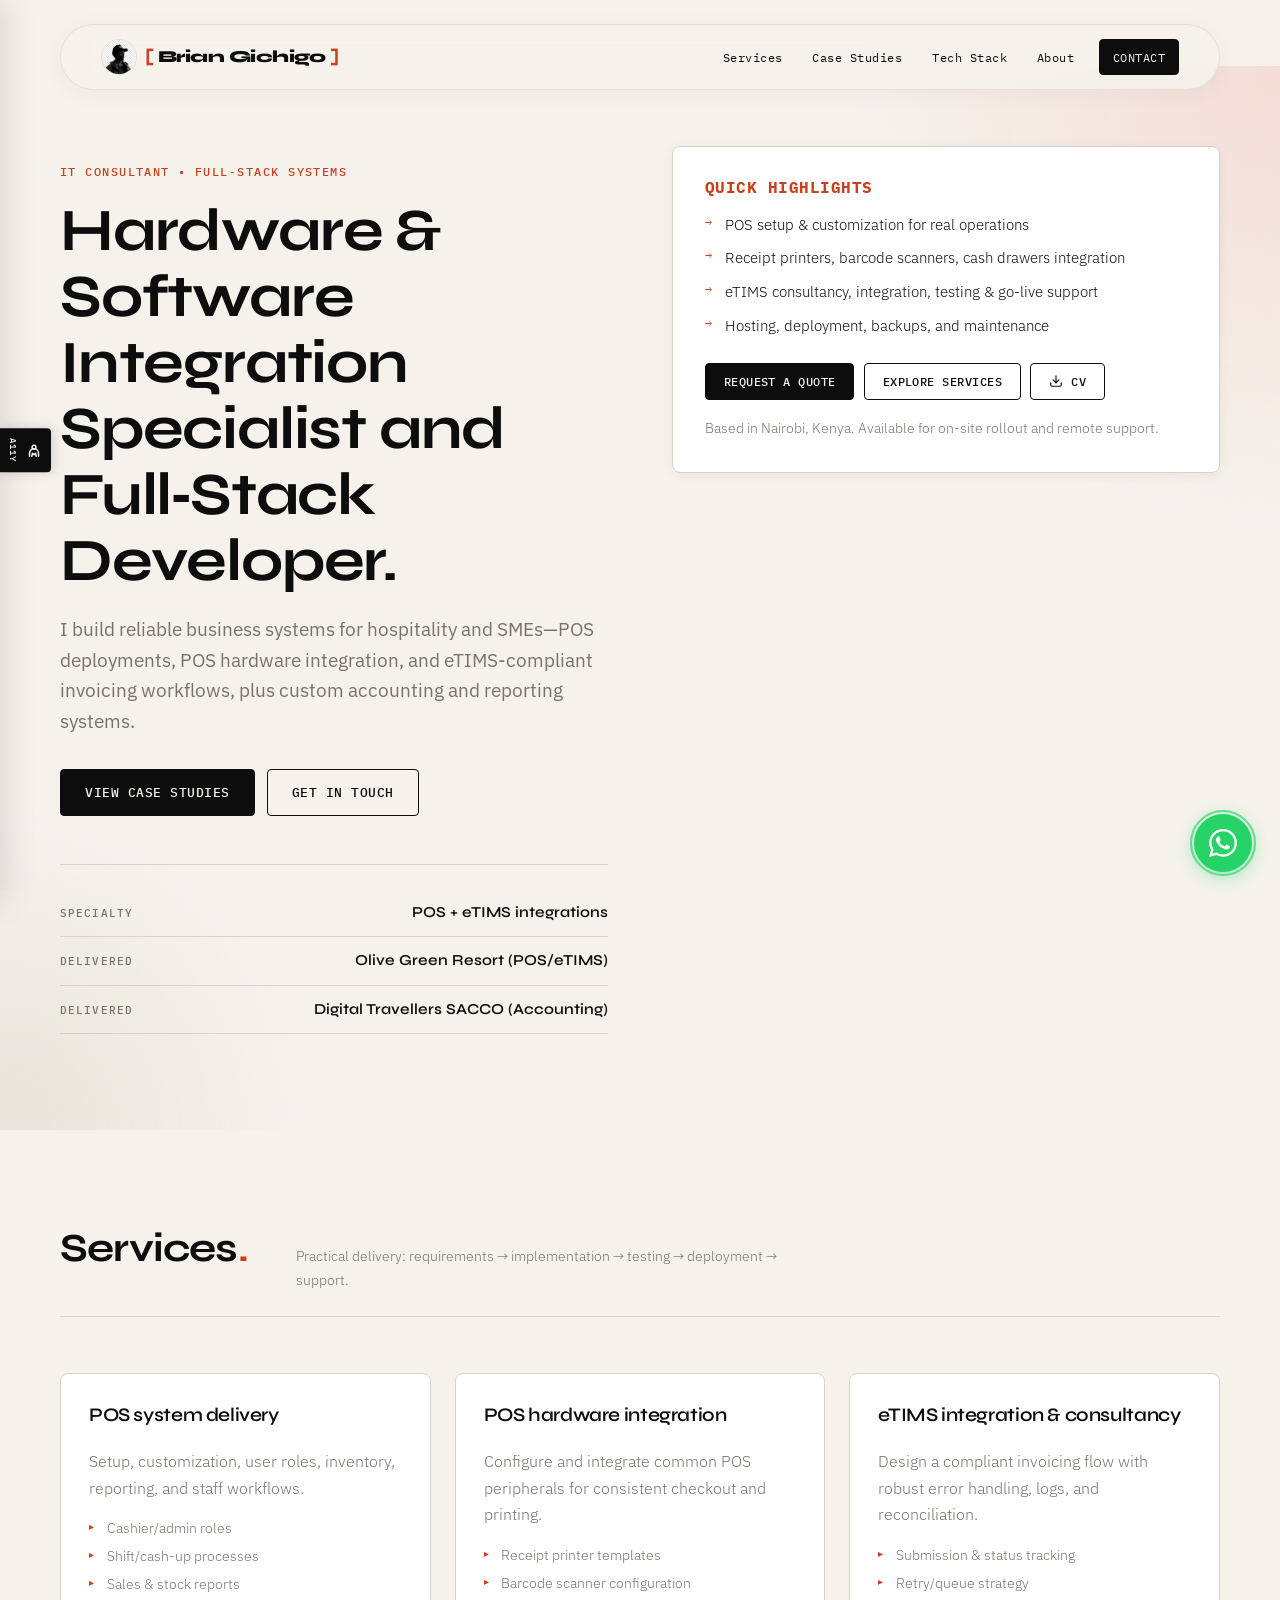
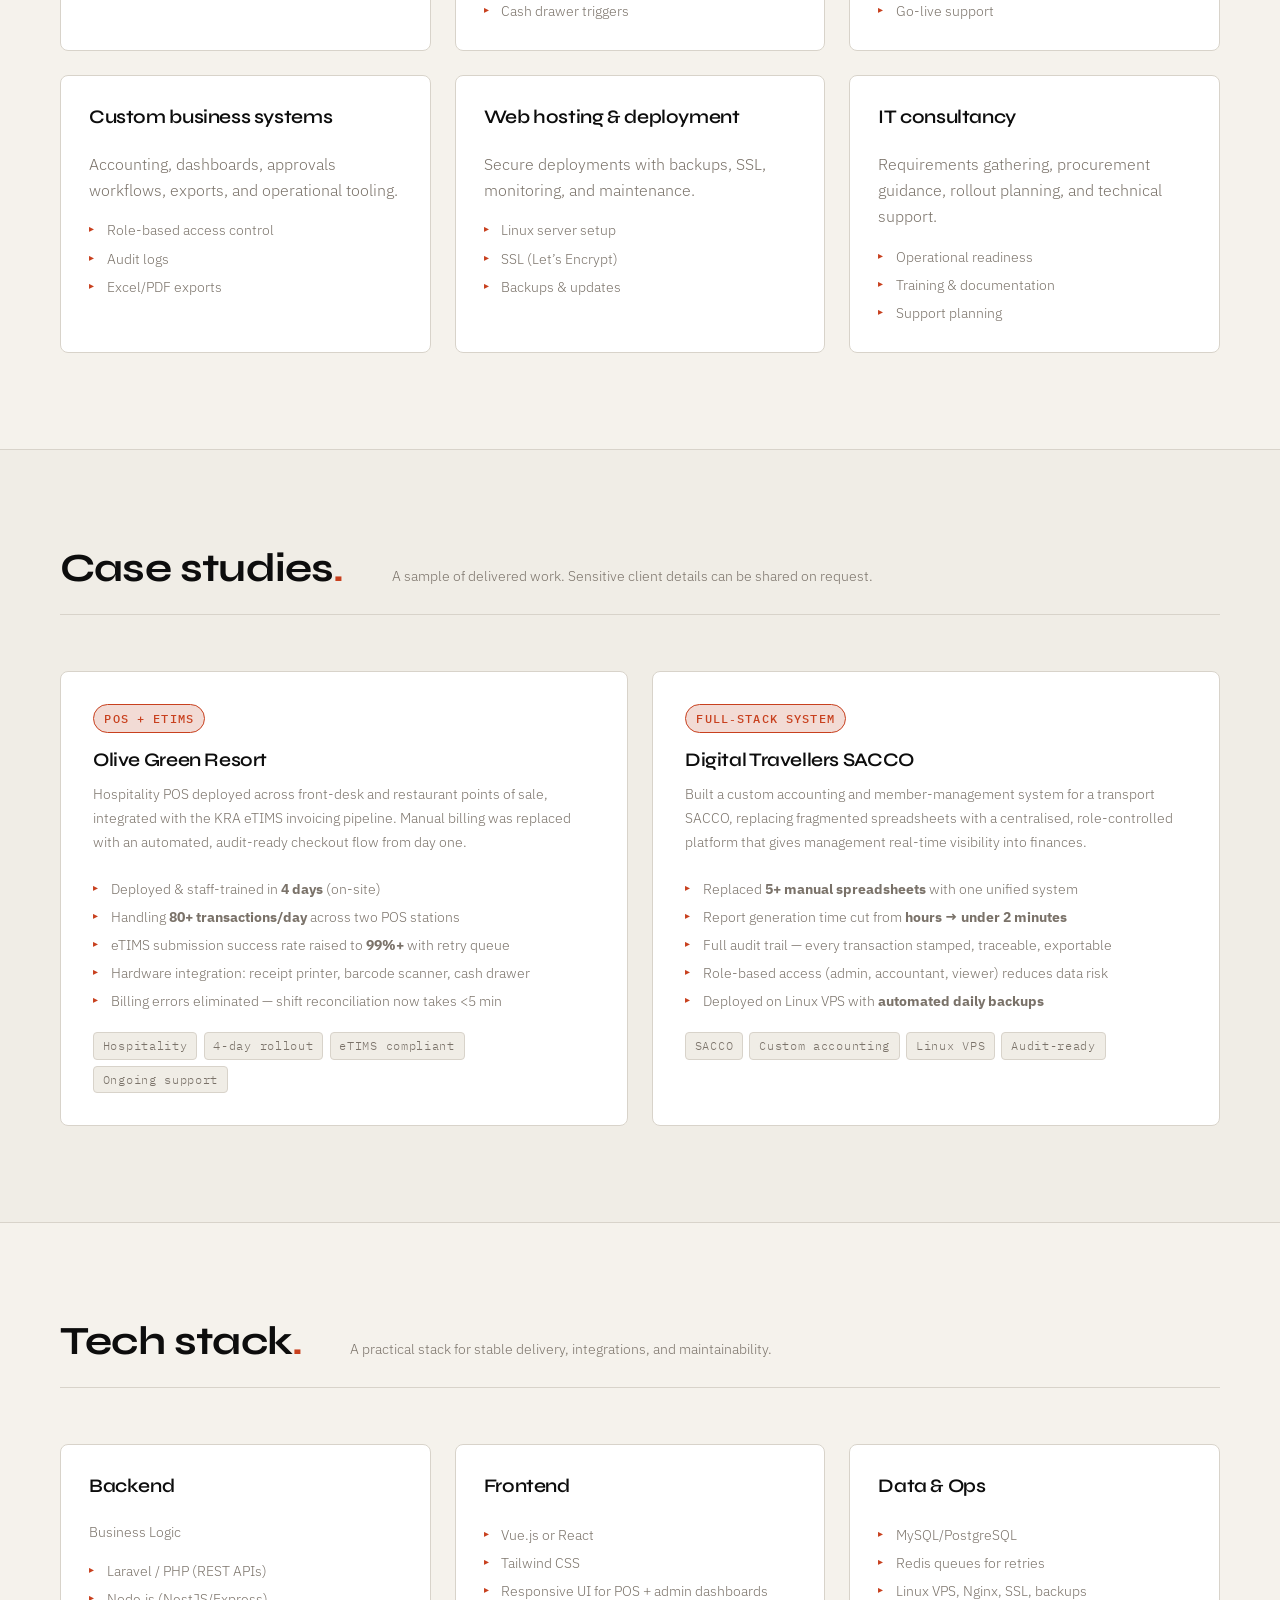
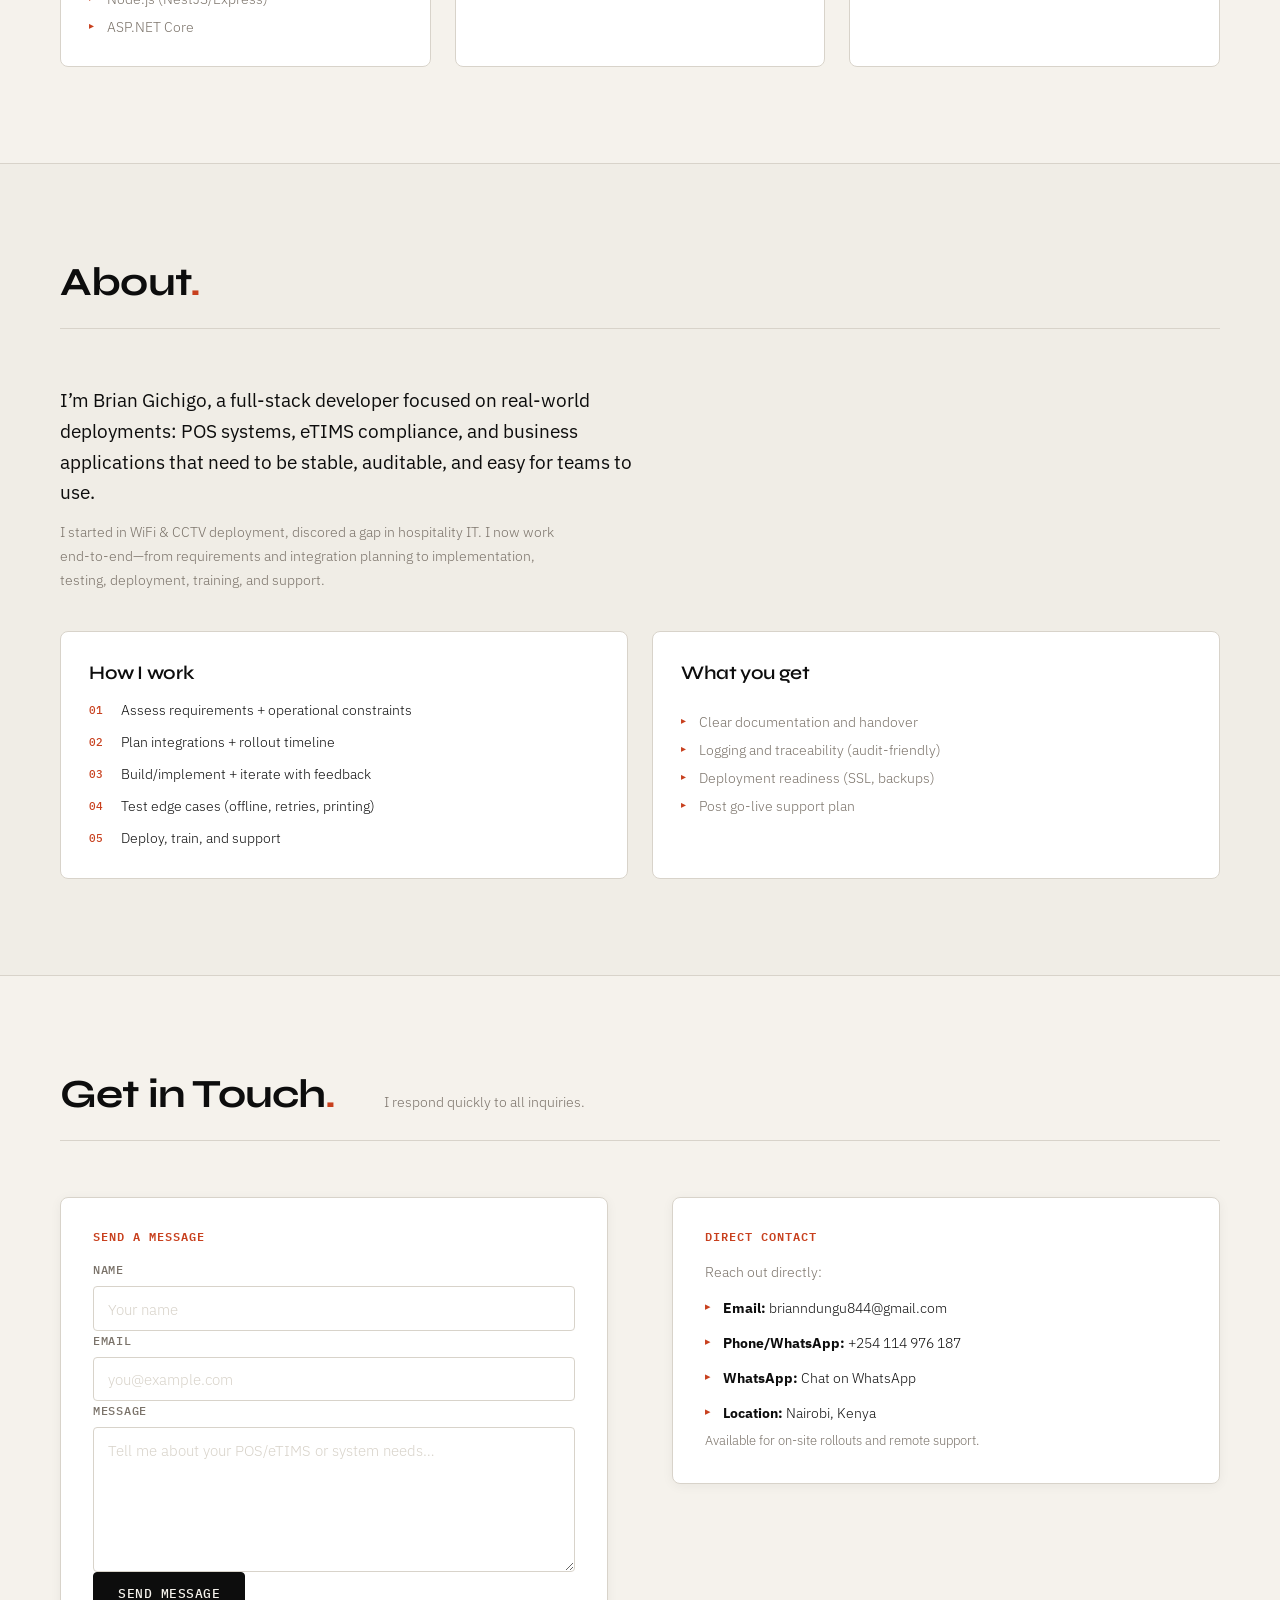
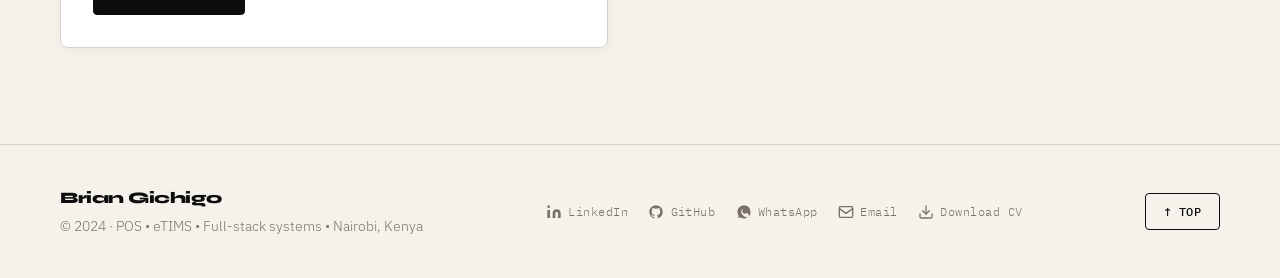
==== commit cb075d36: "Update index.html" ====
--- a/index.html
+++ b/index.html
@@ -436,7 +436,7 @@
         /* Large cursor */
         html.a11y-cursor,
         html.a11y-cursor * {
-            cursor: url("data:image/svg+xml,%3Csvg xmlns='http://www.w3.org/2000/svg' width='32' height='32' viewBox='0 0 32 32'%3E%3Cpath d='M6 2l20 12-9 1-5 9z' fill='%230d0d0d' stroke='white' stroke-width='1'/%3E%3C/svg%3E") 4 4, auto !important;
+            cursor: url("data:image/svg+xml,%3Csvg xmlns='http://www.w3.org/2000/svg' width='32' height='32' viewBox='0 0 32 32'%3E%3Cpath d='M6 2l20 12-9 1-5 9z' fill='%230d0d0d' stroke='white' stroke-width='1.5'/%3E%3C/svg%3E") 6 2, auto !important;
         }
 
         /* Link highlight */
@@ -1004,330 +1004,1046 @@
 
     </header>
 
-    <!-- ╔══════════════════════════════════════════════════════╗
-         ║  Hero                                              ║
-         ╚══════════════════════════════════════════════════════╝ -->
-    <section id="top" class="hero">
-        <div class="container">
-            <div class="hero__grid">
+    <main id="top">
+
+        <section class="hero">
+
+            <div class="container hero__grid">
+
                 <div class="hero__content">
-                    <h1>Hey, I'm <em>Brian</em></h1>
-                    <p class="lead">Tech specialist & full-stack developer delivering production-ready systems that solve real business problems.</p>
+
+                    <p class="kicker">IT Consultant • Full‑stack systems</p>
+
+                    <h1>Hardware & Software Integration Specialist
+                        and Full‑Stack Developer.</h1>
+
+                    <p class="lead">
+
+                        I build reliable business systems for hospitality and SMEs—POS deployments, POS hardware
+                        integration,
+
+                        and eTIMS-compliant invoicing workflows, plus custom accounting and reporting systems.
+
+                    </p>
+
                     <div class="hero__cta">
-                        <a href="#services" class="btn">Explore services</a>
-                        <a href="#work" class="btn btn--ghost">See case studies</a>
+
+                        <a class="btn" href="#work">View case studies</a>
+
+                        <a class="btn btn--ghost" href="#contact">Get in touch</a>
+
                     </div>
+
                     <div class="proof">
+
                         <div class="proof__item">
-                            <span class="proof__label">Experience</span>
-                            <span class="proof__value">5+ years</span>
+
+                            <p class="proof__label">Specialty</p>
+
+                            <p class="proof__value">POS + eTIMS integrations</p>
+
                         </div>
+
                         <div class="proof__item">
-                            <span class="proof__label">Systems Built</span>
-                            <span class="proof__value">12+</span>
+
+                            <p class="proof__label">Delivered</p>
+
+                            <p class="proof__value">Olive Green Resort (POS/eTIMS)</p>
+
                         </div>
+
                         <div class="proof__item">
-                            <span class="proof__label">Clients Served</span>
-                            <span class="proof__value">30+</span>
+
+                            <p class="proof__label">Delivered</p>
+
+                            <p class="proof__value">Digital Travellers SACCO (Accounting)</p>
+
                         </div>
+
+                    </div>
+
+                </div>
+
+                <div class="hero__card">
+
+                    <div class="card">
+
+                        <h2 class="card__title">Quick highlights</h2>
+
+                        <ul class="list">
+
+                            <li>POS setup & customization for real operations</li>
+
+                            <li>Receipt printers, barcode scanners, cash drawers integration</li>
+
+                            <li>eTIMS consultancy, integration, testing & go‑live support</li>
+
+                            <li>Hosting, deployment, backups, and maintenance</li>
+
+                        </ul>
+
+                        <div class="card__actions" style="flex-wrap: wrap;">
+
+                            <a class="btn btn--sm" href="#contact">Request a quote</a>
+
+                            <a class="btn btn--sm btn--ghost" href="#services">Explore services</a>
+
+                            <a class="btn btn--sm btn--ghost" href="BRIAN-GICHIGO-cv.pdf"
+                                download="BRIAN-GICHIGO-cv.pdf" title="Download BRIAN GICHIGO CV">
+                                <svg width="14" height="14" viewBox="0 0 24 24" fill="none" stroke="currentColor"
+                                    stroke-width="2" stroke-linecap="round" stroke-linejoin="round" aria-hidden="true">
+                                    <path d="M21 15v4a2 2 0 01-2 2H5a2 2 0 01-2-2v-4" />
+                                    <polyline points="7 10 12 15 17 10" />
+                                    <line x1="12" y1="15" x2="12" y2="3" />
+                                </svg>
+                                CV
+                            </a>
+
+                        </div>
+
+                        <p class="muted">Based in Nairobi, Kenya. Available for on‑site rollout and remote support.</p>
+
+                    </div>
+
+                </div>
+
+            </div>
+
+        </section>
+
+        <section id="services" class="section">
+
+            <div class="container">
+
+                <div class="section__head">
+
+                    <h2>Services</h2>
+
+                    <p class="muted">Practical delivery: requirements → implementation → testing → deployment → support.
+                    </p>
+
+                </div>
+
+                <div class="grid grid--3">
+
+                    <article class="tile">
+
+                        <h3>POS system delivery</h3>
+
+                        <p>Setup, customization, user roles, inventory, reporting, and staff workflows.</p>
+
+                        <ul class="bullets">
+
+                            <li>Cashier/admin roles</li>
+
+                            <li>Shift/cash-up processes</li>
+
+                            <li>Sales & stock reports</li>
+
+                        </ul>
+
+                    </article>
+
+                    <article class="tile">
+
+                        <h3>POS hardware integration</h3>
+
+                        <p>Configure and integrate common POS peripherals for consistent checkout and printing.</p>
+
+                        <ul class="bullets">
+
+                            <li>Receipt printer templates</li>
+
+                            <li>Barcode scanner configuration</li>
+
+                            <li>Cash drawer triggers</li>
+
+                        </ul>
+
+                    </article>
+
+                    <article class="tile">
+
+                        <h3>eTIMS integration & consultancy</h3>
+
+                        <p>Design a compliant invoicing flow with robust error handling, logs, and reconciliation.</p>
+
+                        <ul class="bullets">
+
+                            <li>Submission & status tracking</li>
+
+                            <li>Retry/queue strategy</li>
+
+                            <li>Go-live support</li>
+
+                        </ul>
+
+                    </article>
+
+                    <article class="tile">
+
+                        <h3>Custom business systems</h3>
+
+                        <p>Accounting, dashboards, approvals workflows, exports, and operational tooling.</p>
+
+                        <ul class="bullets">
+
+                            <li>Role-based access control</li>
+
+                            <li>Audit logs</li>
+
+                            <li>Excel/PDF exports</li>
+
+                        </ul>
+
+                    </article>
+
+                    <article class="tile">
+
+                        <h3>Web hosting & deployment</h3>
+
+                        <p>Secure deployments with backups, SSL, monitoring, and maintenance.</p>
+
+                        <ul class="bullets">
+
+                            <li>Linux server setup</li>
+
+                            <li>SSL (Let’s Encrypt)</li>
+
+                            <li>Backups & updates</li>
+
+                        </ul>
+
+                    </article>
+
+                    <article class="tile">
+
+                        <h3>IT consultancy</h3>
+
+                        <p>Requirements gathering, procurement guidance, rollout planning, and technical support.</p>
+
+                        <ul class="bullets">
+
+                            <li>Operational readiness</li>
+
+                            <li>Training & documentation</li>
+
+                            <li>Support planning</li>
+
+                        </ul>
+
+                    </article>
+
+                </div>
+
+            </div>
+
+        </section>
+
+        <section id="work" class="section section--alt">
+
+            <div class="container">
+
+                <div class="section__head">
+
+                    <h2>Case studies</h2>
+
+                    <p class="muted">A sample of delivered work. Sensitive client details can be shared on request.</p>
+
+                </div>
+
+                <div class="grid grid--2">
+
+                    <article class="case">
+
+                        <div class="case__tag">POS + eTIMS</div>
+
+                        <h3>Olive Green Resort</h3>
+
+                        <p>
+                            Hospitality POS deployed across front-desk and restaurant points of sale, integrated
+                            with the KRA eTIMS invoicing pipeline. Manual billing was replaced with
+                            an automated, audit-ready checkout flow from day one.
+                        </p>
+
+                        <ul class="bullets">
+
+                            <li>Deployed &amp; staff-trained in <strong>4 days</strong> (on-site)</li>
+
+                            <li>Handling <strong>80+ transactions/day</strong> across two POS stations</li>
+
+                            <li>eTIMS submission success rate raised to <strong>99%+</strong> with retry queue</li>
+
+                            <li>Hardware integration: receipt printer, barcode scanner, cash drawer</li>
+
+                            <li>Billing errors eliminated — shift reconciliation now takes &lt;5 min</li>
+
+                        </ul>
+
+                        <div class="case__meta">
+
+                            <span>Hospitality</span>
+
+                            <span>4-day rollout</span>
+
+                            <span>eTIMS compliant</span>
+
+                            <span>Ongoing support</span>
+
+                        </div>
+
+                    </article>
+
+                    <article class="case">
+
+                        <div class="case__tag">Full‑stack system</div>
+
+                        <h3>Digital Travellers SACCO</h3>
+
+                        <p>
+                            Built a custom accounting and member-management system for a transport SACCO,
+                            replacing fragmented spreadsheets with a centralised, role-controlled platform
+                            that gives management real-time visibility into finances.
+                        </p>
+
+                        <ul class="bullets">
+
+                            <li>Replaced <strong>5+ manual spreadsheets</strong> with one unified system</li>
+
+                            <li>Report generation time cut from <strong>hours → under 2 minutes</strong></li>
+
+                            <li>Full audit trail — every transaction stamped, traceable, exportable</li>
+
+                            <li>Role-based access (admin, accountant, viewer) reduces data risk</li>
+
+                            <li>Deployed on Linux VPS with <strong>automated daily backups</strong></li>
+
+                        </ul>
+
+                        <div class="case__meta">
+
+                            <span>SACCO</span>
+
+                            <span>Custom accounting</span>
+
+                            <span>Linux VPS</span>
+
+                            <span>Audit-ready</span>
+
+                        </div>
+
+                    </article>
+
+                </div>
+
+            </div>
+
+        </section>
+
+        <section id="stack" class="section">
+
+            <div class="container">
+
+                <div class="section__head">
+
+                    <h2>Tech stack</h2>
+
+                    <p class="muted">A practical stack for stable delivery, integrations, and maintainability.</p>
+
+                </div>
+
+                <div class="grid grid--3">
+
+                    <div class="tile">
+
+                        <h3>Backend</h3>
+
+                        <p class="muted">Business Logic</p>
+
+                        <ul class="bullets">
+
+                            <li>Laravel / PHP (REST APIs)</li>
+
+                            <li>Node.js (NestJS/Express)</li>
+
+                            <li>ASP.NET Core</li>
+
+                        </ul>
+
+                    </div>
+
+                    <div class="tile">
+
+                        <h3>Frontend</h3>
+
+                        <ul class="bullets">
+
+                            <li>Vue.js or React</li>
+
+                            <li>Tailwind CSS</li>
+
+                            <li>Responsive UI for POS + admin dashboards</li>
+
+                        </ul>
+
+                    </div>
+
+                    <div class="tile">
+
+                        <h3>Data & Ops</h3>
+
+                        <ul class="bullets">
+
+                            <li>MySQL/PostgreSQL</li>
+
+                            <li>Redis queues for retries</li>
+
+                            <li>Linux VPS, Nginx, SSL, backups</li>
+
+                        </ul>
+
+                    </div>
+
+                </div>
+
+            </div>
+
+        </section>
+
+        <section id="about" class="section section--alt">
+
+            <div class="container">
+
+                <div class="section__head">
+
+                    <h2>About</h2>
+
+                </div>
+
+                <div class="about">
+
+                    <p class="lead">
+
+                        I’m Brian Gichigo, a full‑stack developer focused on real‑world deployments: POS systems, eTIMS
+                        compliance,
+
+                        and business applications that need to be stable, auditable, and easy for teams to use.
+
+                    </p>
+
+                    <p class="muted">
+
+                        I started in WiFi & CCTV deployment, discored a gap in hospitality IT. I now work
+                        end‑to‑end—from requirements and integration planning to implementation, testing,
+                        deployment, training, and support.
+
+                    </p>
+
+                    <div class="about__points">
+
+                        <div class="tile">
+
+                            <h3>How I work</h3>
+
+                            <ol class="steps">
+
+                                <li>Assess requirements + operational constraints</li>
+
+                                <li>Plan integrations + rollout timeline</li>
+
+                                <li>Build/implement + iterate with feedback</li>
+
+                                <li>Test edge cases (offline, retries, printing)</li>
+
+                                <li>Deploy, train, and support</li>
+
+                            </ol>
+
+                        </div>
+
+                        <div class="tile">
+
+                            <h3>What you get</h3>
+
+                            <ul class="bullets">
+
+                                <li>Clear documentation and handover</li>
+
+                                <li>Logging and traceability (audit-friendly)</li>
+
+                                <li>Deployment readiness (SSL, backups)</li>
+
+                                <li>Post go‑live support plan</li>
+
+                            </ul>
+
+                        </div>
+
+                    </div>
+
+                </div>
+
+            </div>
+
+        </section>
+
+       <section id="contact" class="section">
+    <div class="container">
+        <div class="section__head">
+            <h2>Get in Touch</h2>
+            <p class="muted">I respond quickly to all inquiries.</p>
+        </div>
+
+        <div class="contact">
+            <!-- Contact Form -->
+            <div class="card">
+                <h3>Send a Message</h3>
+                <form id="contactForm" onsubmit="handleContact(event)">
+                    <label>
+                        Name
+                        <input name="name" id="contactName" required placeholder="Your name" />
+                    </label>
+
+                    <label>
+                        Email
+                        <input type="email" name="email" id="contactEmail" required
+                            placeholder="you@example.com" />
+                    </label>
+
+                    <label>
+                        Message
+                        <textarea name="message" id="contactMessage" rows="6" required
+                            placeholder="Tell me about your POS/eTIMS or system needs…"></textarea>
+                    </label>
+
+                    <button class="btn" type="submit">Send Message</button>
+                </form>
+            </div>
+
+            <!-- Direct Contact -->
+            <div class="card">
+                <h3>Direct Contact</h3>
+                <p class="muted">Reach out directly:</p>
+                <ul class="bullets">
+                    <li><strong>Email:</strong> <a href="mailto:brianndungu844@gmail.com">brianndungu844@gmail.com</a></li>
+                    <li><strong>Phone/WhatsApp:</strong> <a href="tel:+254114976187">+254 114 976 187</a></li>
+                    <li><strong>WhatsApp:</strong> <a href="https://wa.me/254114976187" target="_blank">Chat on WhatsApp</a></li>
+                    <li><strong>Location:</strong> Nairobi, Kenya</li>
+                </ul>
+                <p class="muted small">Available for on-site rollouts and remote support.</p>
+            </div>
+        </div>
+    </div>
+</section>
+    </main>
+
+    <footer class="footer">
+
+        <div class="container footer__inner">
+
+            <!-- Left: branding -->
+            <div class="footer__brand">
+                <p class="footer__name">Brian Gichigo</p>
+                <p class="muted">© 2024 · POS • eTIMS • Full‑stack systems • Nairobi, Kenya</p>
+            </div>
+
+            <!-- Centre: social / contact links -->
+            <div class="footer__links">
+                <a href="https://linkedin.com/in/brian-gichigo" target="_blank" rel="noopener noreferrer"
+                    aria-label="LinkedIn profile">
+                    <!-- LinkedIn icon -->
+                    <svg width="16" height="16" viewBox="0 0 24 24" fill="currentColor" aria-hidden="true">
+                        <path
+                            d="M16 8a6 6 0 016 6v7h-4v-7a2 2 0 00-2-2 2 2 0 00-2 2v7h-4v-7a6 6 0 016-6zM2 9h4v12H2z" />
+                        <circle cx="4" cy="4" r="2" />
+                    </svg>
+                    LinkedIn
+                </a>
+                <a href="https://github.com/briangichigo" target="_blank" rel="noopener noreferrer"
+                    aria-label="GitHub profile">
+                    <!-- GitHub icon -->
+                    <svg width="16" height="16" viewBox="0 0 24 24" fill="currentColor" aria-hidden="true">
+                        <path
+                            d="M12 2C6.477 2 2 6.484 2 12.017c0 4.425 2.865 8.18 6.839 9.504.5.092.682-.217.682-.483 0-.237-.008-.868-.013-1.703-2.782.605-3.369-1.343-3.369-1.343-.454-1.158-1.11-1.466-1.11-1.466-.908-.62.069-.608.069-.608 1.003.07 1.531 1.032 1.531 1.032.892 1.53 2.341 1.088 2.91.832.092-.647.35-1.088.636-1.338-2.22-.253-4.555-1.113-4.555-4.951 0-1.093.39-1.988 1.029-2.688-.103-.253-.446-1.272.098-2.65 0 0 .84-.27 2.75 1.026A9.564 9.564 0 0112 6.844c.85.004 1.705.115 2.504.337 1.909-1.296 2.747-1.027 2.747-1.027.546 1.379.202 2.398.1 2.651.64.7 1.028 1.595 1.028 2.688 0 3.848-2.339 4.695-4.566 4.943.359.309.678.92.678 1.855 0 1.338-.012 2.419-.012 2.747 0 .268.18.58.688.482A10.019 10.019 0 0022 12.017C22 6.484 17.522 2 12 2z" />
+                    </svg>
+                    GitHub
+                </a>
+                <a href="https://wa.me/254114976187" target="_blank" rel="noopener noreferrer" aria-label="WhatsApp">
+                    <!-- WhatsApp icon -->
+                    <svg width="16" height="16" viewBox="0 0 24 24" fill="currentColor" aria-hidden="true">
+                        <path
+                            d="M17.472 14.382c-.297-.149-1.758-.867-2.03-.967-.273-.099-.471-.148-.67.15-.197.297-.767.966-.94 1.164-.173.199-.347.223-.644.075-.297-.15-1.255-.463-2.39-1.475-.883-.788-1.48-1.761-1.653-2.059-.173-.297-.018-.458.13-.606.134-.133.298-.347.446-.52.149-.174.198-.298.298-.497.099-.198.05-.371-.025-.52-.075-.149-.669-1.612-.916-2.207-.242-.579-.487-.5-.669-.51A9.344 9.344 0 009.57 9c-.198 0-.52.074-.792.372-.272.297-1.04 1.016-1.04 2.479s1.065 2.876 1.213 3.074c.149.198 2.096 3.2 5.077 4.487.709.306 1.262.489 1.694.625.712.227 1.36.195 1.871.118.571-.085 1.758-.719 2.006-1.413.248-.694.248-1.289.173-1.413-.074-.124-.272-.198-.57-.347zm-5.421 7.403h-.004a9.87 9.87 0 01-5.031-1.378l-.361-.214-3.741.982.998-3.648-.235-.374a9.86 9.86 0 01-1.51-5.26c.001-5.45 4.436-9.884 9.888-9.884 2.64 0 5.122 1.03 6.988 2.898a9.825 9.825 0 012.893 6.994c-.003 5.45-4.437 9.884-9.885 9.884z" />
+                    </svg>
+                    WhatsApp
+                </a>
+                <a href="mailto:brianndungu844@gmail.com" aria-label="Email">
+                    <!-- Email icon -->
+                    <svg width="16" height="16" viewBox="0 0 24 24" fill="none" stroke="currentColor" stroke-width="2"
+                        stroke-linecap="round" stroke-linejoin="round" aria-hidden="true">
+                        <rect x="2" y="4" width="20" height="16" rx="2" />
+                        <path d="M22 7l-10 7L2 7" />
+                    </svg>
+                    Email
+                </a>
+                <a href="BRIAN-GICHIGO-cv.pdf" download="BRIAN_GICHIGO_CV.pdf" aria-label="Download CV">
+                    <!-- Download icon -->
+                    <svg width="16" height="16" viewBox="0 0 24 24" fill="none" stroke="currentColor" stroke-width="2"
+                        stroke-linecap="round" stroke-linejoin="round" aria-hidden="true">
+                        <path d="M21 15v4a2 2 0 0 1-2 2H5a2 2 0 0 1-2-2v-4" />
+                        <polyline points="7 10 12 15 17 10" />
+                        <line x1="12" y1="15" x2="12" y2="3" />
+                    </svg>
+                    Download CV
+                </a>
+            </div>
+
+            <!-- Right: actions -->
+            <div class="footer__actions">
+                <a class="btn btn--sm btn--ghost" href="#top">&#8593; Top</a>
+            </div>
+
+        </div>
+
+    </footer>
+
+    <script src="script.js"></script>
+
+    <!-- ╔══════════════════════════════════════════════╗
+     ║  WhatsApp Floating Widget                    ║
+     ║  Paste this block right before </body>       ║
+     ╚══════════════════════════════════════════════╝ -->
+
+    <style>
+        /* ── Tokens (mirrors your styles.css) ─────── */
+        :root {
+            --wa-green: #25D366;
+            --wa-green-dark: #1da851;
+            --ink: #0d0d0d;
+            --surface: #ffffff;
+            --alt: #f0ede6;
+            --border: #d8d3ca;
+            --muted: #7a7269;
+            --accent: #c8401e;
+            --ff-head: 'Syne', sans-serif;
+            --ff-body: 'IBM Plex Sans', sans-serif;
+            --ff-mono: 'IBM Plex Mono', monospace;
+            --radius: 4px;
+            --ease-out: cubic-bezier(0.22, 1, 0.36, 1);
+        }
+
+        /* ── Wrapper ───────────────────────────────── */
+        #wa-widget {
+            position: fixed;
+            bottom: 28px;
+            right: 28px;
+            z-index: 9999;
+            display: flex;
+            flex-direction: column;
+            align-items: flex-end;
+            gap: 12px;
+            font-family: var(--ff-body);
+        }
+
+        /* ── Pop-up card ───────────────────────────── */
+        #wa-card {
+            background: var(--surface);
+            border: 1px solid var(--border);
+            border-radius: calc(var(--radius) * 3);
+            box-shadow: 0 8px 40px rgba(0, 0, 0, 0.12), 0 2px 8px rgba(0, 0, 0, 0.06);
+            width: 300px;
+            overflow: hidden;
+
+            /* hidden state */
+            opacity: 0;
+            transform: translateY(12px) scale(0.97);
+            pointer-events: none;
+            transition:
+                opacity 0.3s var(--ease-out),
+                transform 0.3s var(--ease-out);
+            transform-origin: bottom right;
+        }
+
+        #wa-card.open {
+            opacity: 1;
+            transform: translateY(0) scale(1);
+            pointer-events: all;
+        }
+
+        /* card header */
+        .wa-card__head {
+            background: var(--wa-green);
+            padding: 16px 18px;
+            display: flex;
+            align-items: center;
+            gap: 12px;
+        }
+
+        .wa-card__avatar {
+            width: 42px;
+            height: 42px;
+            border-radius: 50%;
+            background: var(--surface);
+            border: 2px solid rgba(255, 255, 255, 0.4);
+            object-fit: cover;
+            flex-shrink: 0;
+        }
+
+        .wa-card__info {
+            flex: 1;
+        }
+
+        .wa-card__name {
+            font-family: var(--ff-head);
+            font-weight: 700;
+            font-size: 0.95rem;
+            color: #fff;
+            letter-spacing: -0.02em;
+            line-height: 1.2;
+        }
+
+        .wa-card__status {
+            display: flex;
+            align-items: center;
+            gap: 5px;
+            margin-top: 2px;
+        }
+
+        .wa-card__dot {
+            width: 7px;
+            height: 7px;
+            border-radius: 50%;
+            background: #a7f3c0;
+            box-shadow: 0 0 0 2px rgba(167, 243, 192, 0.35);
+            animation: dotPulse 2.5s ease-in-out infinite;
+        }
+
+        @keyframes dotPulse {
+
+            0%,
+            100% {
+                opacity: 1;
+            }
+
+            50% {
+                opacity: 0.5;
+            }
+        }
+
+        .wa-card__status-text {
+            font-family: var(--ff-mono);
+            font-size: 0.68rem;
+            color: rgba(255, 255, 255, 0.85);
+            letter-spacing: 0.04em;
+        }
+
+        /* close button inside header */
+        .wa-card__close {
+            background: rgba(255, 255, 255, 0.15);
+            border: none;
+            border-radius: var(--radius);
+            width: 28px;
+            height: 28px;
+            display: flex;
+            align-items: center;
+            justify-content: center;
+            cursor: pointer;
+            color: #fff;
+            transition: background 0.15s;
+            flex-shrink: 0;
+        }
+
+        .wa-card__close:hover {
+            background: rgba(255, 255, 255, 0.3);
+        }
+
+        /* card body */
+        .wa-card__body {
+            padding: 18px;
+            background: var(--alt);
+            border-bottom: 1px solid var(--border);
+        }
+
+        /* message bubble */
+        .wa-bubble {
+            background: var(--surface);
+            border: 1px solid var(--border);
+            border-radius: 2px 12px 12px 12px;
+            padding: 11px 14px;
+            font-size: 0.88rem;
+            font-weight: 300;
+            color: var(--ink);
+            line-height: 1.55;
+            position: relative;
+            box-shadow: 0 1px 4px rgba(0, 0, 0, 0.06);
+            animation: bubbleIn 0.35s 0.15s var(--ease-out) both;
+        }
+
+        @keyframes bubbleIn {
+            from {
+                opacity: 0;
+                transform: translateY(6px);
+            }
+
+            to {
+                opacity: 1;
+                transform: translateY(0);
+            }
+        }
+
+        .wa-bubble__time {
+            display: block;
+            font-family: var(--ff-mono);
+            font-size: 0.62rem;
+            color: var(--muted);
+            text-align: right;
+            margin-top: 4px;
+            letter-spacing: 0.04em;
+        }
+
+        /* card footer / CTA */
+        .wa-card__foot {
+            padding: 14px 18px;
+            background: var(--surface);
+        }
+
+        .wa-card__cta {
+            display: flex;
+            align-items: center;
+            justify-content: center;
+            gap: 8px;
+            width: 100%;
+            padding: 0.7rem 1.2rem;
+            background: var(--wa-green);
+            color: #fff;
+            font-family: var(--ff-mono);
+            font-size: 0.78rem;
+            font-weight: 500;
+            letter-spacing: 0.06em;
+            text-transform: uppercase;
+            text-decoration: none;
+            border-radius: var(--radius);
+            border: 1.5px solid var(--wa-green);
+            transition: background 0.18s var(--ease-out), transform 0.14s var(--ease-out);
+        }
+
+        .wa-card__cta:hover {
+            background: var(--wa-green-dark);
+            border-color: var(--wa-green-dark);
+            transform: translateY(-1px);
+        }
+
+        .wa-card__cta svg {
+            flex-shrink: 0;
+        }
+
+        /* ── FAB button ────────────────────────────── */
+        #wa-fab {
+            width: 58px;
+            height: 58px;
+            border-radius: 50%;
+            background: var(--wa-green);
+            border: none;
+            cursor: pointer;
+            display: flex;
+            align-items: center;
+            justify-content: center;
+            box-shadow: 0 4px 18px rgba(37, 211, 102, 0.45);
+            position: relative;
+            transition: transform 0.2s var(--ease-out), box-shadow 0.2s var(--ease-out);
+
+            /* bounce-in on load */
+            animation: bounceIn 0.6s 1.2s var(--ease-out) both;
+        }
+
+        @keyframes bounceIn {
+            0% {
+                opacity: 0;
+                transform: scale(0.4) translateY(20px);
+            }
+
+            60% {
+                transform: scale(1.12) translateY(-4px);
+            }
+
+            80% {
+                transform: scale(0.96);
+            }
+
+            100% {
+                opacity: 1;
+                transform: scale(1) translateY(0);
+            }
+        }
+
+        #wa-fab:hover {
+            transform: scale(1.08);
+            box-shadow: 0 6px 28px rgba(37, 211, 102, 0.55);
+        }
+
+        /* pulse ring */
+        #wa-fab::before {
+            content: '';
+            position: absolute;
+            inset: -4px;
+            border-radius: 50%;
+            border: 2px solid rgba(37, 211, 102, 0.5);
+            animation: pulseRing 2.2s ease-out infinite;
+        }
+
+        #wa-fab::after {
+            content: '';
+            position: absolute;
+            inset: -4px;
+            border-radius: 50%;
+            border: 2px solid rgba(37, 211, 102, 0.3);
+            animation: pulseRing 2.2s 0.6s ease-out infinite;
+        }
+
+        @keyframes pulseRing {
+            0% {
+                transform: scale(1);
+                opacity: 1;
+            }
+
+            100% {
+                transform: scale(1.55);
+                opacity: 0;
+            }
+        }
+
+        /* icon swap: WA icon → X when open */
+        #wa-fab .icon-wa,
+        #wa-fab .icon-close {
+            transition: opacity 0.2s, transform 0.2s;
+        }
+
+        #wa-fab .icon-close {
+            position: absolute;
+            opacity: 0;
+            transform: rotate(-90deg) scale(0.6);
+        }
+
+        #wa-fab.active .icon-wa {
+            opacity: 0;
+            transform: rotate(90deg) scale(0.6);
+        }
+
+        #wa-fab.active .icon-close {
+            opacity: 1;
+            transform: rotate(0deg) scale(1);
+        }
+
+        /* pause pulse when card is open */
+        #wa-fab.active::before,
+        #wa-fab.active::after {
+            animation-play-state: paused;
+            opacity: 0;
+        }
+    </style>
+
+    <!-- Widget markup -->
+    <div id="wa-widget" role="complementary" aria-label="WhatsApp contact widget">
+
+        <!-- Pop-up card -->
+        <div id="wa-card" role="dialog" aria-modal="false" aria-label="Chat with Brian Gichigo">
+
+            <div class="wa-card__head">
+                <img src="brian-avatar.png" alt="Brian Gichigo" class="wa-card__avatar" decoding="async">
+                <div class="wa-card__info">
+                    <p class="wa-card__name">Brian Gichigo</p>
+                    <div class="wa-card__status">
+                        <span class="wa-card__dot" aria-hidden="true"></span>
+                        <span class="wa-card__status-text">Tech Consultant.</span>
                     </div>
                 </div>
-                <div class="hero__card card">
-                    <p class="card__title">A bit about me</p>
-                    <p>I design and build systems that organizations trust. From POS solutions for hospitality to accounting platforms for SACCOs—I deliver with precision and care.</p>
-                    <p>Every line of code reflects my commitment to reliability, security, and user-centered design.</p>
+                <button class="wa-card__close" id="waClose" aria-label="Close chat card">
+                    <svg width="14" height="14" viewBox="0 0 24 24" fill="none" stroke="currentColor" stroke-width="2.5"
+                        stroke-linecap="round">
+                        <path d="M18 6L6 18M6 6l12 12" />
+                    </svg>
+                </button>
+            </div>
+
+            <div class="wa-card__body">
+                <div class="wa-bubble">
+                    Hi there 👋 I'm Brian Gichigo. Got any enquires about our products and services or a project in
+                    mind?
+                    <span class="wa-bubble__time" id="waBubbleTime"></span>
                 </div>
             </div>
+
+            <div class="wa-card__foot">
+                <a id="waCtaLink"
+                    href="https://wa.me/254114976187?text=Hi%20Brian%2C%20I%20saw%20your%20portfolio%20and%20I%27d%20like%20to%20discuss%20a%20project."
+                    target="_blank" rel="noopener noreferrer" class="wa-card__cta">
+                    <svg width="16" height="16" viewBox="0 0 24 24" fill="currentColor" aria-hidden="true">
+                        <path
+                            d="M17.472 14.382c-.297-.149-1.758-.867-2.03-.967-.273-.099-.471-.148-.67.15-.197.297-.767.966-.94 1.164-.173.199-.347.223-.644.075-.297-.15-1.255-.463-2.39-1.475-.883-.788-1.48-1.761-1.653-2.059-.173-.297-.018-.458.13-.606.134-.133.298-.347.446-.52.149-.174.198-.298.298-.497.099-.198.05-.371-.025-.52-.075-.149-.669-1.612-.916-2.207-.242-.579-.487-.5-.669-.51-.173-.008-.371-.01-.57-.01-.198 0-.52.074-.792.372-.272.297-1.04 1.016-1.04 2.479 0 1.462 1.065 2.875 1.213 3.074.149.198 2.096 3.2 5.077 4.487.709.306 1.262.489 1.694.625.712.227 1.36.195 1.871.118.571-.085 1.758-.719 2.006-1.413.248-.694.248-1.289.173-1.413-.074-.124-.272-.198-.57-.347m-5.421 7.403h-.004a9.87 9.87 0 01-5.031-1.378l-.361-.214-3.741.982.998-3.648-.235-.374a9.86 9.86 0 01-1.51-5.26c.001-5.45 4.436-9.884 9.888-9.884 2.64 0 5.122 1.03 6.988 2.898a9.825 9.825 0 012.893 6.994c-.003 5.45-4.437 9.884-9.885 9.884m8.413-18.297A11.815 11.815 0 0012.05 0C5.495 0 .16 5.335.157 11.892c0 2.096.547 4.142 1.588 5.945L.057 24l6.305-1.654a11.882 11.882 0 005.683 1.448h.005c6.554 0 11.89-5.335 11.893-11.893a11.821 11.821 0 00-3.48-8.413z" />
+                    </svg>
+                    Reach out on WhatsApp
+                </a>
+            </div>
+
         </div>
-    </section>
-
-    <!-- ╔══════════════════════════════════════════════════════╗
-         ║  Services with Image                               ║
-         ╚══════════════════════════════════════════════════════╝ -->
-    <section id="services" class="section section--alt">
-        <div class="container">
-            <div class="section__head">
-                <h2>Services</h2>
-            </div>
-            
-            <!-- Services + Image Layout -->
-            <div class="services-layout">
-                <div class="services-content">
-                    <div class="grid grid--2">
-                        <div class="tile">
-                            <h3>Backend Development</h3>
-                            <p>Robust server-side systems built for scale, security, and maintainability.</p>
-                            <ul class="list">
-                                <li>API design & development</li>
-                                <li>Database architecture</li>
-                                <li>System integration</li>
-                                <li>Performance optimization</li>
-                            </ul>
-                        </div>
-
-                        <div class="tile">
-                            <h3>Full-Stack Solutions</h3>
-                            <p>End-to-end systems combining intuitive interfaces with powerful backends.</p>
-                            <ul class="list">
-                                <li>Custom web applications</li>
-                                <li>Desktop software</li>
-                                <li>Workflow automation</li>
-                                <li>Real-time systems</li>
-                            </ul>
-                        </div>
-
-                        <div class="tile">
-                            <h3>POS & Retail Systems</h3>
-                            <p>Purpose-built point-of-sale solutions for hospitality and retail.</p>
-                            <ul class="list">
-                                <li>Inventory management</li>
-                                <li>Transaction processing</li>
-                                <li>Reporting dashboards</li>
-                                <li>Hardware integration</li>
-                            </ul>
-                        </div>
-
-                        <div class="tile">
-                            <h3>Accounting Systems</h3>
-                            <p>Specialized platforms for financial institutions and SACCOs.</p>
-                            <ul class="list">
-                                <li>Member management</li>
-                                <li>Loan processing</li>
-                                <li>Financial reporting</li>
-                                <li>Audit trails</li>
-                            </ul>
-                        </div>
-                    </div>
-                </div>
-
-                <div class="services-image">
-                    <figure class="image-container">
-                        <img src="service-terminal.jpg" alt="Terminal showing live system administration and network diagnostics" width="600" height="400" loading="lazy" decoding="async">
-                        <figcaption>Real systems. Real results.</figcaption>
-                    </figure>
-                </div>
-            </div>
-        </div>
-    </section>
-
-    <!-- ╔══════════════════════════════════════════════════════╗
-         ║  Case Studies                                      ║
-         ╚══════════════════════════════════════════════════════╝ -->
-    <section id="work" class="section">
-        <div class="container">
-            <div class="section__head">
-                <h2>Case Studies</h2>
-                <p class="muted">Selected work showcasing full-stack capabilities</p>
-            </div>
-
-            <div class="grid grid--2">
-                <div class="case">
-                    <span class="case__tag">POS System</span>
-                    <h3>Hospitality POS Solution</h3>
-                    <p>Complete point-of-sale platform for restaurants and bars with inventory tracking.</p>
-                    <div class="case__meta">
-                        <span>React</span>
-                        <span>Node.js</span>
-                        <span>PostgreSQL</span>
-                    </div>
-                </div>
-
-                <div class="case">
-                    <span class="case__tag">Financial</span>
-                    <h3>SACCO Management System</h3>
-                    <p>Comprehensive platform for SACCO operations including member management and loans.</p>
-                    <div class="case__meta">
-                        <span>Vue.js</span>
-                        <span>Laravel</span>
-                        <span>MySQL</span>
-                    </div>
-                </div>
-
-                <div class="case">
-                    <span class="case__tag">Desktop</span>
-                    <h3>Accounting Desktop Software</h3>
-                    <p>Multi-user accounting system with real-time reporting and audit trails.</p>
-                    <div class="case__meta">
-                        <span>Electron</span>
-                        <span>Python</span>
-                        <span>SQLite</span>
-                    </div>
-                </div>
-
-                <div class="case">
-                    <span class="case__tag">Integration</span>
-                    <h3>Government eTIMS Solution</h3>
-                    <p>eTIMS integration platform with real-time compliance reporting.</p>
-                    <div class="case__meta">
-                        <span>API Integration</span>
-                        <span>Real-time Sync</span>
-                        <span>KRA Compliance</span>
-                    </div>
-                </div>
-            </div>
-        </div>
-    </section>
-
-    <!-- ╔══════════════════════════════════════════════════════╗
-         ║  Tech Stack with Image                             ║
-         ╚══════════════════════════════════════════════════════╝ -->
-    <section id="stack" class="section section--alt">
-        <div class="container">
-            <div class="section__head">
-                <h2>Tech Stack</h2>
-            </div>
-
-            <!-- Stack + Image Layout -->
-            <div class="stack-layout">
-                <div class="stack-image">
-                    <figure class="image-container">
-                        <img src="infrastructure.jpg" alt="Server infrastructure showing network connections and cable management" width="600" height="400" loading="lazy" decoding="async">
-                        <figcaption>Infrastructure that scales.</figcaption>
-                    </figure>
-                </div>
-
-                <div class="stack-content">
-                    <div class="grid grid--2">
-                        <div class="card">
-                            <p class="card__title">Frontend</p>
-                            <ul class="bullets">
-                                <li>React / Vue.js</li>
-                                <li>TypeScript</li>
-                                <li>Tailwind CSS</li>
-                                <li>Responsive Design</li>
-                            </ul>
-                        </div>
-
-                        <div class="card">
-                            <p class="card__title">Backend</p>
-                            <ul class="bullets">
-                                <li>Node.js / Python</li>
-                                <li>Laravel / Django</li>
-                                <li>RESTful APIs</li>
-                                <li>WebSockets</li>
-                            </ul>
-                        </div>
-
-                        <div class="card">
-                            <p class="card__title">Database</p>
-                            <ul class="bullets">
-                                <li>PostgreSQL</li>
-                                <li>MySQL</li>
-                                <li>MongoDB</li>
-                                <li>Redis</li>
-                            </ul>
-                        </div>
-
-                        <div class="card">
-                            <p class="card__title">DevOps & Tools</p>
-                            <ul class="bullets">
-                                <li>Docker</li>
-                                <li>AWS / VPS</li>
-                                <li>Git / GitHub</li>
-                                <li>Linux Administration</li>
-                            </ul>
-                        </div>
-                    </div>
-                </div>
-            </div>
-        </div>
-    </section>
-
-    <!-- ╔══════════════════════════════════════════════════════╗
-         ║  About                                             ║
-         ╚══════════════════════════════════════════════════════╝ -->
-    <section id="about" class="section">
-        <div class="container">
-            <div class="section__head">
-                <h2>About</h2>
-            </div>
-
-            <div class="about">
-                <p class="lead">I solve complex technical challenges by building systems that are reliable, secure, and built to last.</p>
-                <p class="muted">With 5+ years of experience across hospitality, finance, and government sectors, I've learned what it takes to deliver production systems people trust.</p>
-
-                <h3 style="margin-top: 3rem; margin-bottom: 1.5rem;">My approach</h3>
-                <ol class="steps">
-                    <li><strong>Understand the problem</strong> — Before writing code, I invest time in understanding your business goals and constraints.</li>
-                    <li><strong>Design with purpose</strong> — Thoughtful architecture that scales, maintains, and evolves with your needs.</li>
-                    <li><strong>Build with precision</strong> — Clean code, proper testing, and attention to security from day one.</li>
-                    <li><strong>Deliver with care</strong> — Smooth deployments, comprehensive documentation, and ongoing support.</li>
-                </ol>
-            </div>
-        </div>
-    </section>
-
-    <!-- ╔══════════════════════════════════════════════════════╗
-         ║  Contact                                           ║
-         ╚══════════════════════════════════════════════════════╝ -->
-    <section id="contact" class="section section--alt">
-        <div class="container">
-            <div class="section__head">
-                <h2>Let's Talk</h2>
-                <p class="muted">Have a project or opportunity? I'd love to hear about it.</p>
-            </div>
-
-            <div class="contact">
-                <form onsubmit="handleContact(event)" class="form">
-                    <div class="form__row">
-                        <label>
-                            Your name
-                            <input type="text" id="contactName" placeholder="Your name" required>
-                        </label>
-                        <label>
-                            Email address
-                            <input type="email" id="contactEmail" placeholder="your@email.com" required>
-                        </label>
-                    </div>
-                    <label>
-                        Message
-                        <textarea id="contactMessage" rows="6" placeholder="Tell me about your project..." required></textarea>
-                    </label>
-                    <button type="submit" class="btn">Send message</button>
-                </form>
-
-                <div class="card">
-                    <h3>Get in touch</h3>
-                    <ul class="bullets">
-                        <li><strong>Email:</strong> brianndungu844@gmail.com</li>
-                        <li><strong>Phone:</strong> +254 (contact via email first)</li>
-                        <li><strong>Location:</strong> Kenya</li>
-                        <li><strong>Availability:</strong> Open to projects</li>
-                    </ul>
-                </div>
-            </div>
-        </div>
-    </section>
-
-    <!-- ╔══════════════════════════════════════════════════════╗
-         ║  Footer                                            ║
-         ╚══════════════════════════════════════════════════════╝ -->
-    <footer class="footer">
-        <div class="container">
-            <div class="footer__inner">
-                <div class="footer__brand">
-                    <span class="footer__name">Brian Gichigo</span>
-                    <span class="muted" style="font-size: 0.85rem;">IT Consultant & Full-Stack Developer</span>
-                </div>
-
-                <div class="footer__links">
-                    <a href="mailto:brianndungu844@gmail.com">
-                        <svg width="16" height="16" viewBox="0 0 24 24" fill="none" stroke="currentColor" stroke-width="2" stroke-linecap="round" stroke-linejoin="round">
-                            <rect x="2" y="4" width="20" height="16" rx="2" />
-                            <path d="m22 7-8.97 5.7a1.94 1.94 0 0 1-2.06 0L2 7" />
-                        </svg>
-                        Email
-                    </a>
-                </div>
-
-                <div class="footer__actions">
-                    <span class="small muted">&copy; 2024 Brian Gichigo. All rights reserved.</span>
-                </div>
-            </div>
-        </div>
-    </footer>
-
-    <script src="script.js"></script>
+
+        <!-- FAB -->
+        <button id="wa-fab" aria-label="Open WhatsApp chat" aria-expanded="false">
+            <!-- WhatsApp icon -->
+            <svg class="icon-wa" width="28" height="28" viewBox="0 0 24 24" fill="white" aria-hidden="true">
+                <path
+                    d="M17.472 14.382c-.297-.149-1.758-.867-2.03-.967-.273-.099-.471-.148-.67.15-.197.297-.767.966-.94 1.164-.173.199-.347.223-.644.075-.297-.15-1.255-.463-2.39-1.475-.883-.788-1.48-1.761-1.653-2.059-.173-.297-.018-.458.13-.606.134-.133.298-.347.446-.52.149-.174.198-.298.298-.497.099-.198.05-.371-.025-.52-.075-.149-.669-1.612-.916-2.207-.242-.579-.487-.5-.669-.51-.173-.008-.371-.01-.57-.01-.198 0-.52.074-.792.372-.272.297-1.04 1.016-1.04 2.479 0 1.462 1.065 2.875 1.213 3.074.149.198 2.096 3.2 5.077 4.487.709.306 1.262.489 1.694.625.712.227 1.36.195 1.871.118.571-.085 1.758-.719 2.006-1.413.248-.694.248-1.289.173-1.413-.074-.124-.272-.198-.57-.347m-5.421 7.403h-.004a9.87 9.87 0 01-5.031-1.378l-.361-.214-3.741.982.998-3.648-.235-.374a9.86 9.86 0 01-1.51-5.26c.001-5.45 4.436-9.884 9.888-9.884 2.64 0 5.122 1.03 6.988 2.898a9.825 9.825 0 012.893 6.994c-.003 5.45-4.437 9.884-9.885 9.884m8.413-18.297A11.815 11.815 0 0012.05 0C5.495 0 .16 5.335.157 11.892c0 2.096.547 4.142 1.588 5.945L.057 24l6.305-1.654a11.882 11.882 0 005.683 1.448h.005c6.554 0 11.89-5.335 11.893-11.893a11.821 11.821 0 00-3.48-8.413z" />
+            </svg>
+            <!-- Close icon -->
+            <svg class="icon-close" width="22" height="22" viewBox="0 0 24 24" fill="none" stroke="white"
+                stroke-width="2.5" stroke-linecap="round" aria-hidden="true">
+                <path d="M18 6L6 18M6 6l12 12" />
+            </svg>
+        </button>
+
+    </div>
+
+    <script>
+        (function () {
+            const fab = document.getElementById('wa-fab');
+            const card = document.getElementById('wa-card');
+            const closer = document.getElementById('waClose');
+            const timeEl = document.getElementById('waBubbleTime');
+
+            // Set bubble timestamp
+            const now = new Date();
+            timeEl.textContent = now.toLocaleTimeString([], { hour: '2-digit', minute: '2-digit' });
+
+            function openCard() {
+                card.classList.add('open');
+                fab.classList.add('active');
+                fab.setAttribute('aria-expanded', 'true');
+            }
+
+            function closeCard() {
+                card.classList.remove('open');
+                fab.classList.remove('active');
+                fab.setAttribute('aria-expanded', 'false');
+            }
+
+            fab.addEventListener('click', () => {
+                card.classList.contains('open') ? closeCard() : openCard();
+            });
+
+            closer.addEventListener('click', closeCard);
+
+            // Close on Escape key
+            document.addEventListener('keydown', (e) => {
+                if (e.key === 'Escape') closeCard();
+            });
+
+            // Close when clicking outside
+            document.addEventListener('click', (e) => {
+                if (!document.getElementById('wa-widget').contains(e.target)) closeCard();
+            });
+        })();
+    </script>
+
 </body>
 
 </html>
+
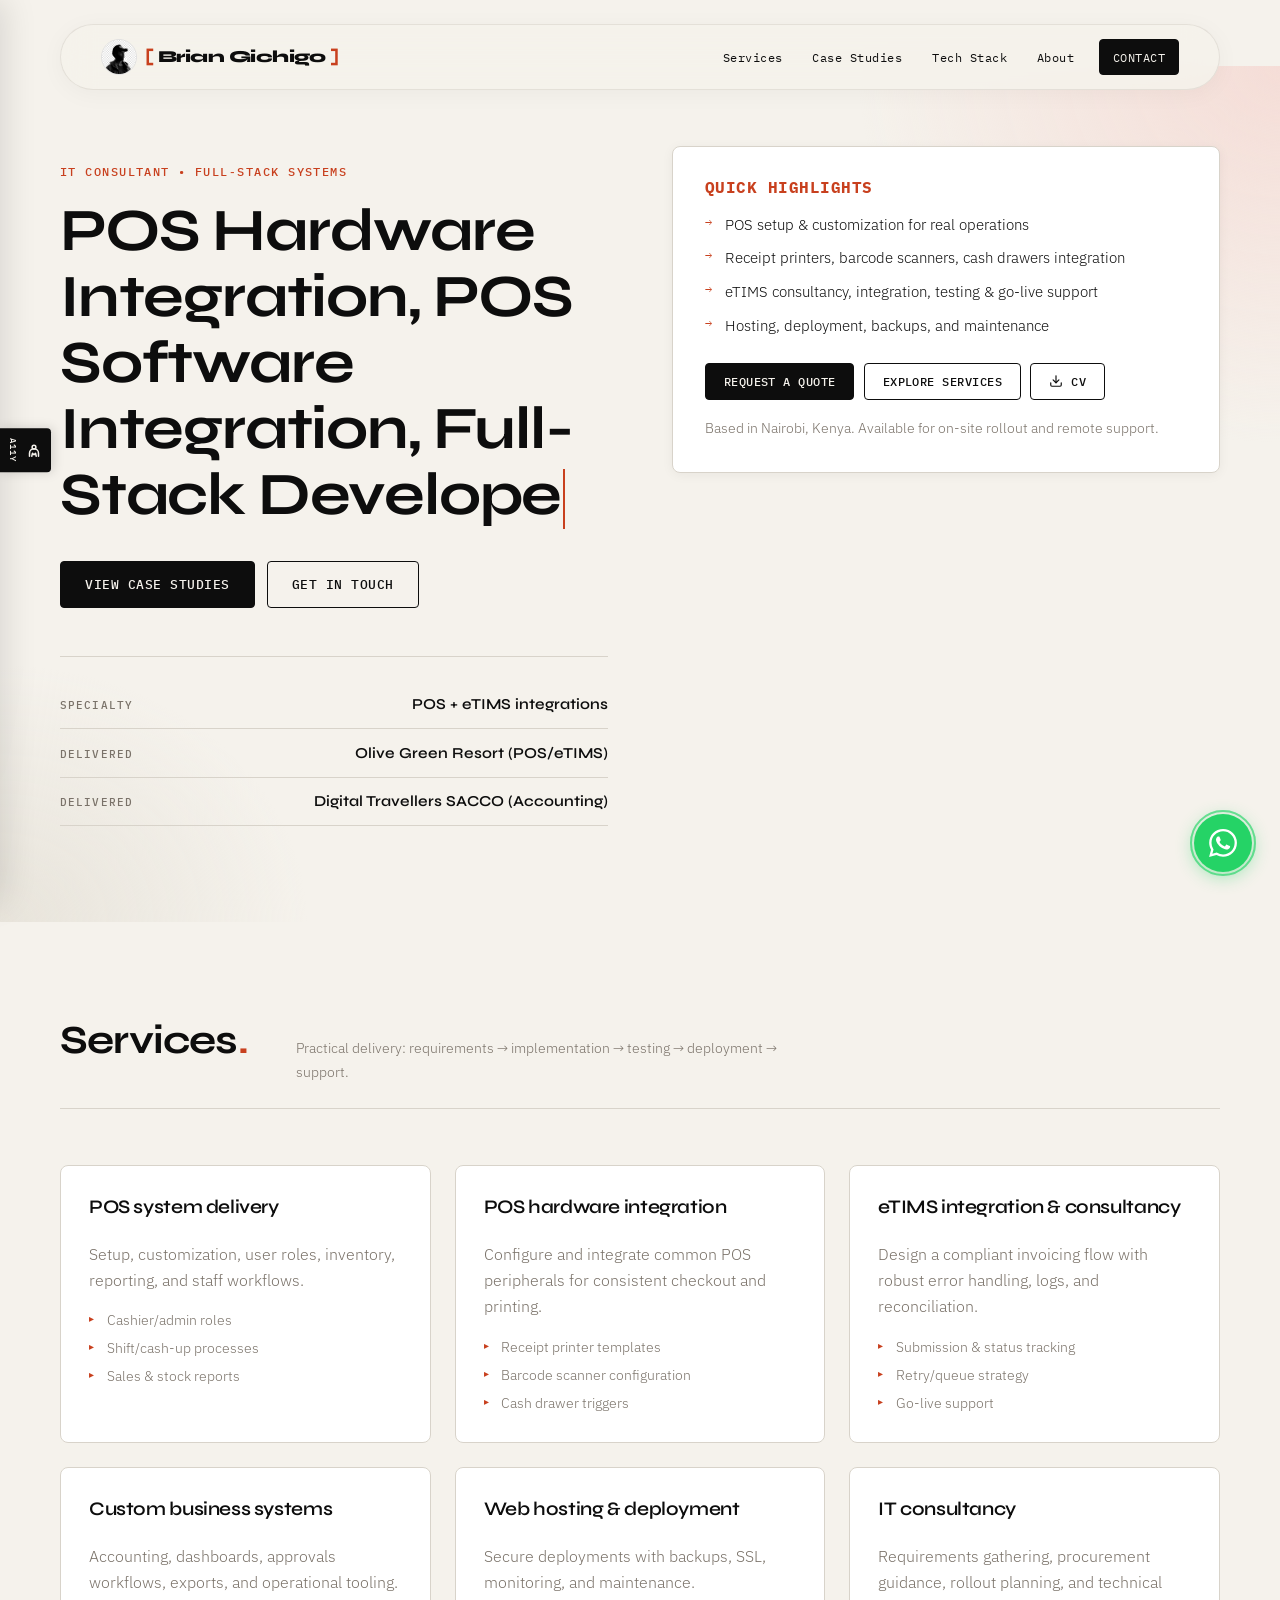
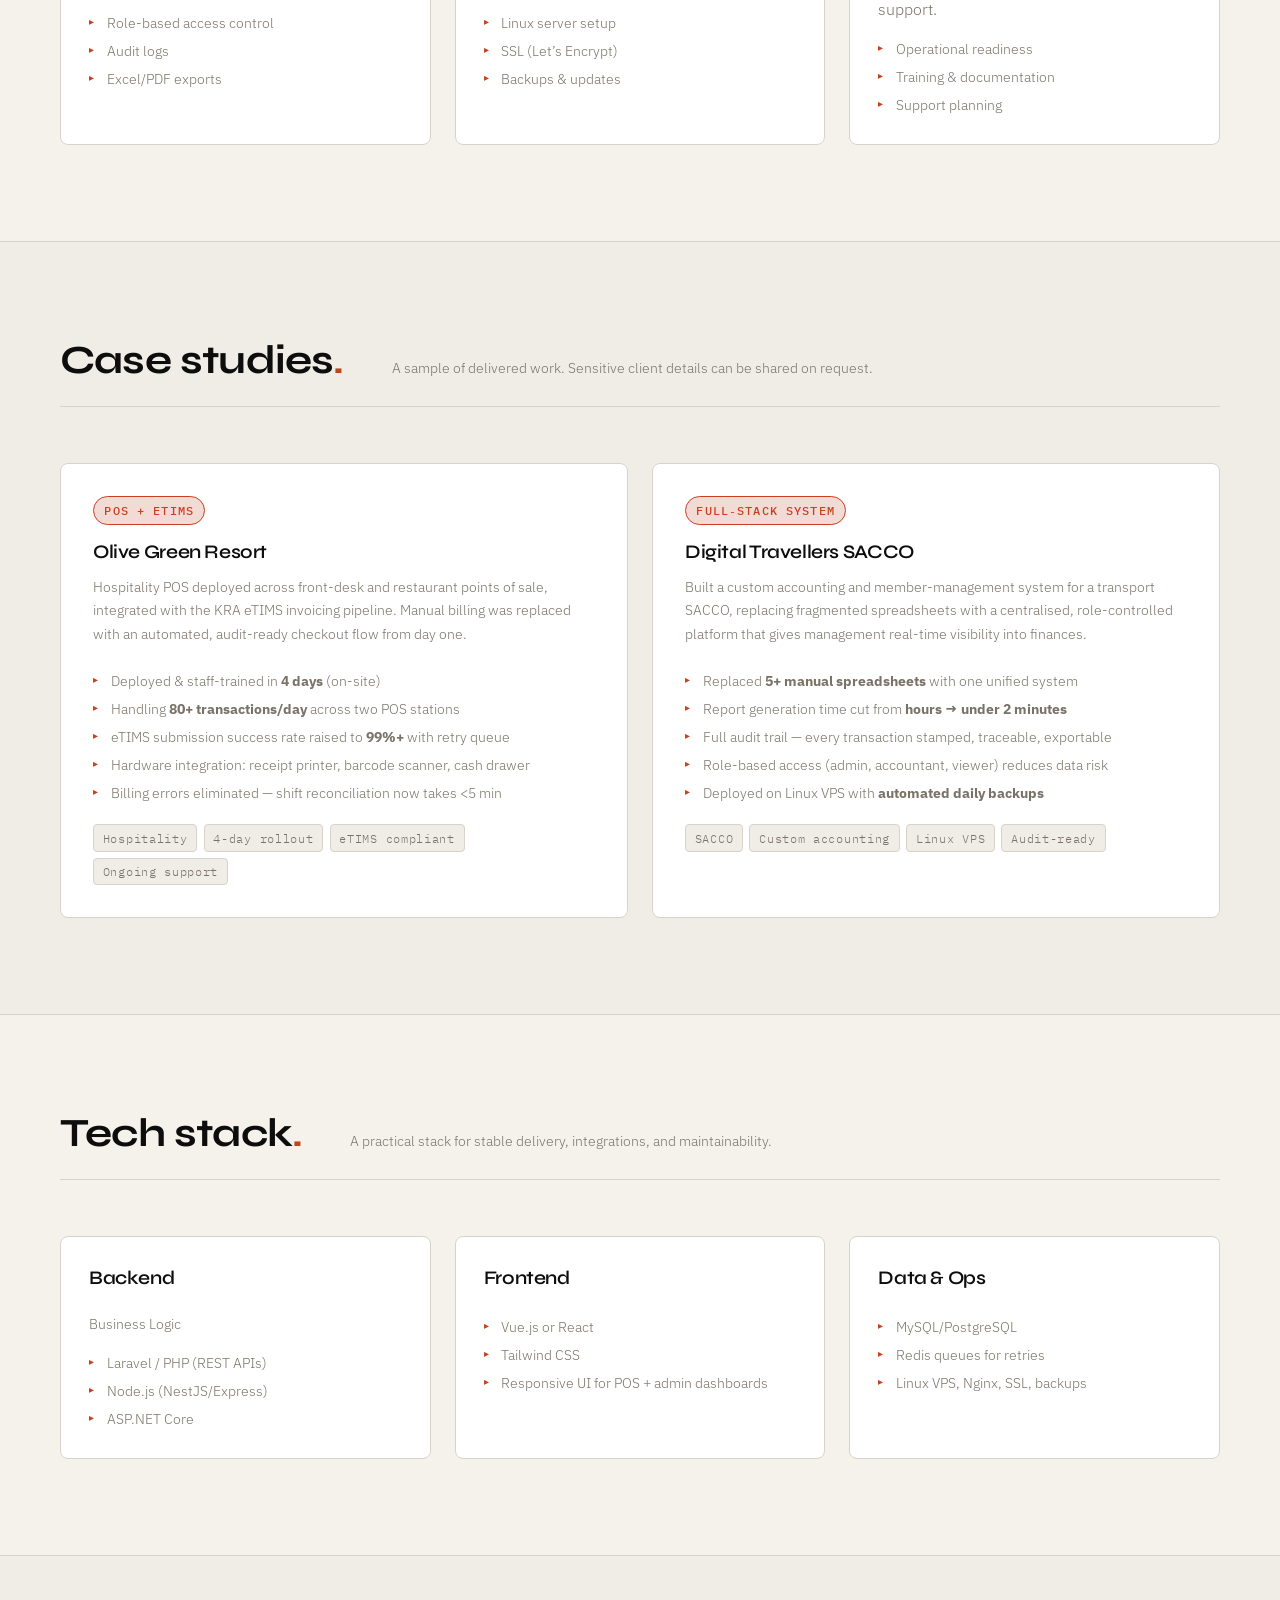
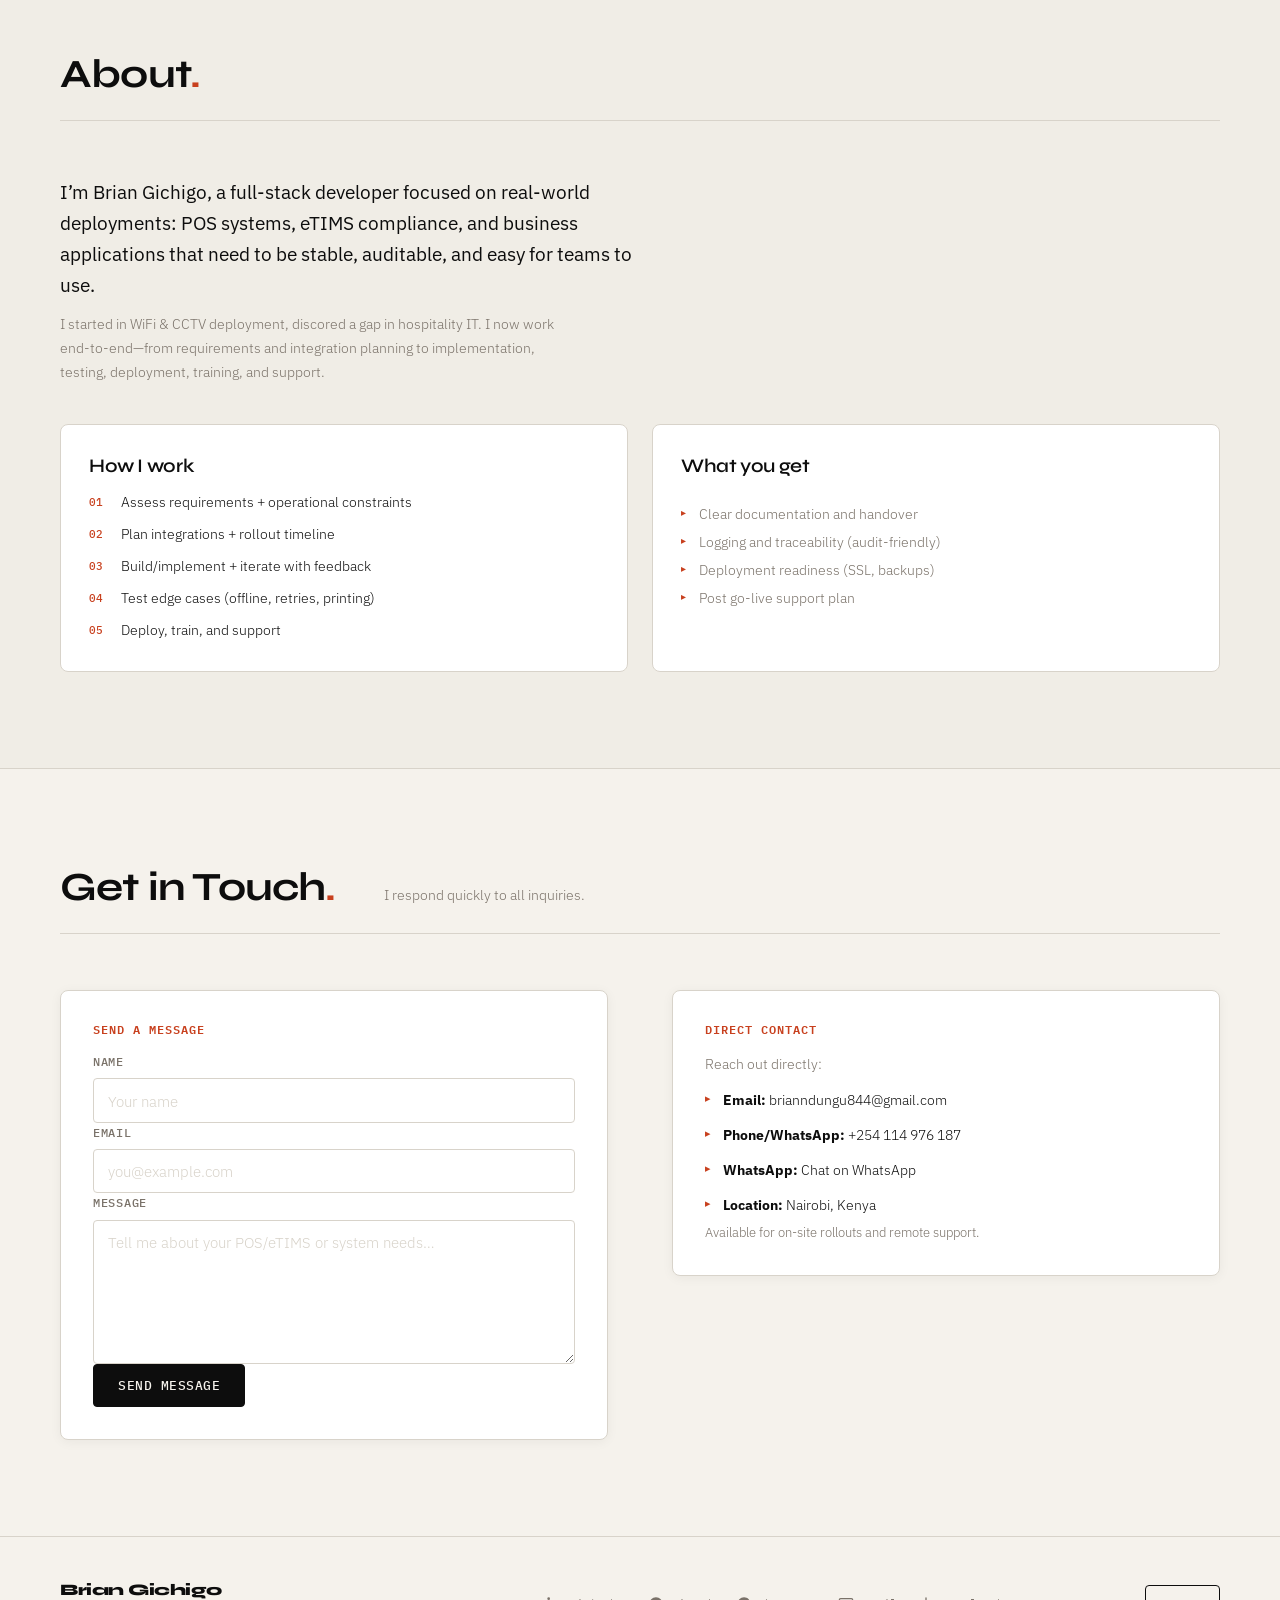
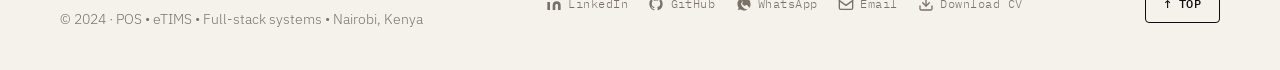
==== commit f647b210: "Refine cursor styles and update heading content Updated cursor styling and modified heading text for" ====
--- a/index.html
+++ b/index.html
@@ -436,7 +436,7 @@
         /* Large cursor */
         html.a11y-cursor,
         html.a11y-cursor * {
-            cursor: url("data:image/svg+xml,%3Csvg xmlns='http://www.w3.org/2000/svg' width='32' height='32' viewBox='0 0 32 32'%3E%3Cpath d='M6 2l20 12-9 1-5 9z' fill='%230d0d0d' stroke='white' stroke-width='1.5'/%3E%3C/svg%3E") 6 2, auto !important;
+cursor: url("data:image/svg+xml,%3Csvg xmlns='http://www.w3.org/2000/svg' width='32' height='32' viewBox='0 0 32 32'%3E%3Cpath d='M6 2l20 12-9 1-5 9z' fill='%230d0d0d' stroke='white' stroke-width='2'/%3E%3C/svg%3E") 4 4, auto;
         }
 
         /* Link highlight */
@@ -1014,8 +1014,7 @@
 
                     <p class="kicker">IT Consultant • Full‑stack systems</p>
 
-                    <h1>Hardware & Software Integration Specialist
-                        and Full‑Stack Developer.</h1>
+                    <h1>POS Hardware Integration, POS Software Integration, Full-Stack Developer.</h1>
 
                     <p class="lead">
 
